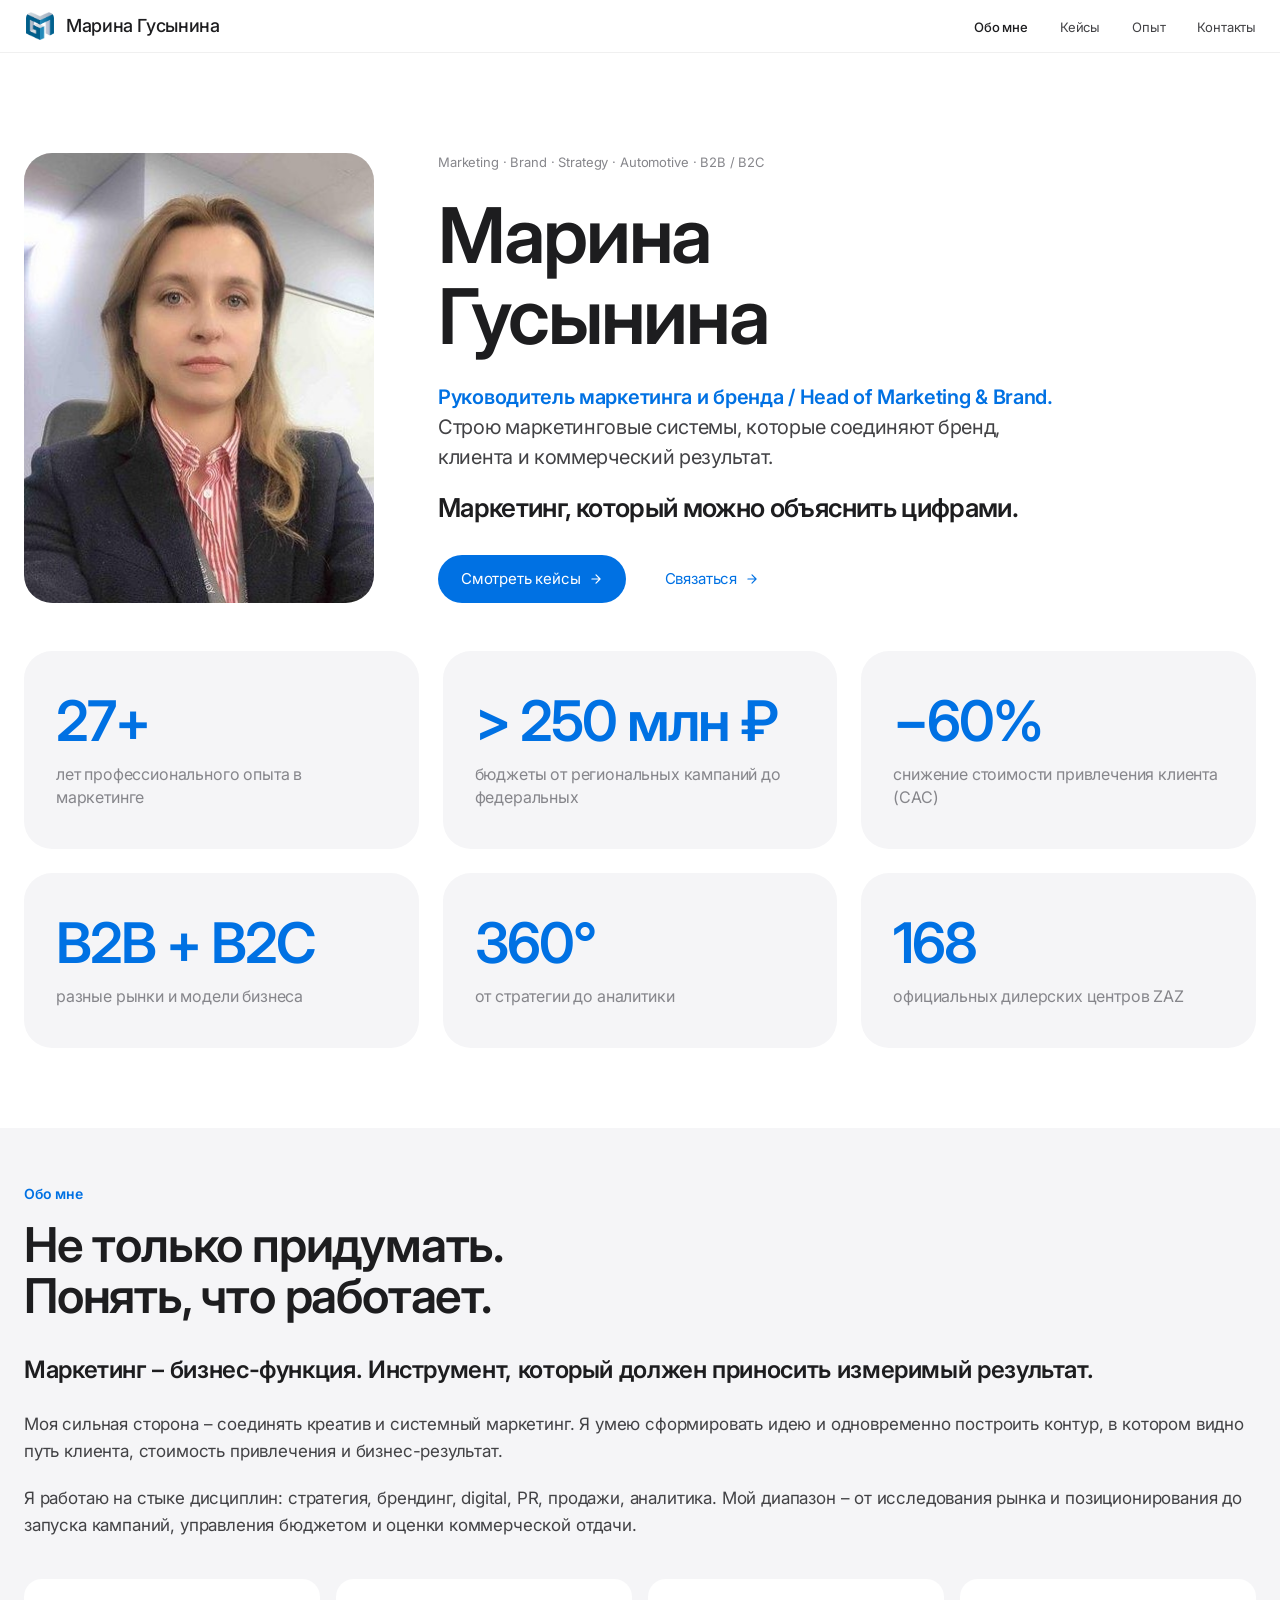
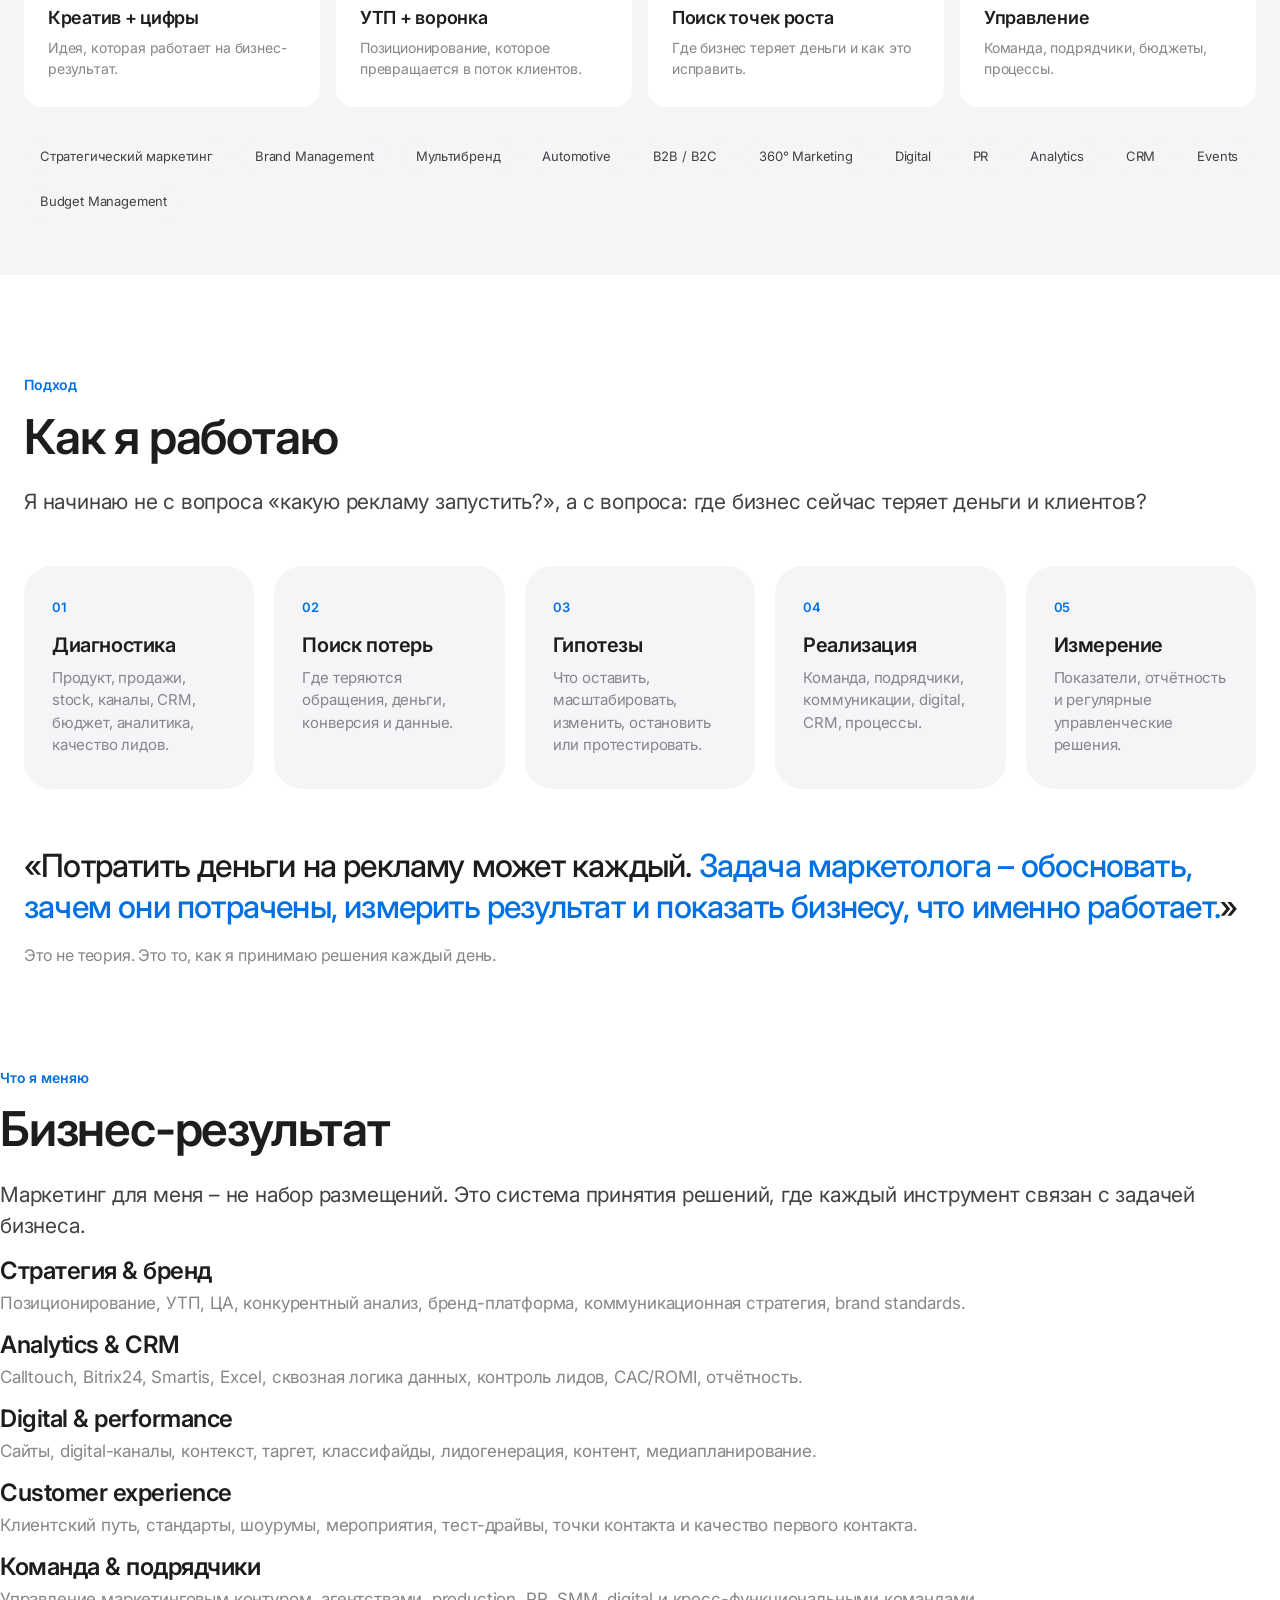
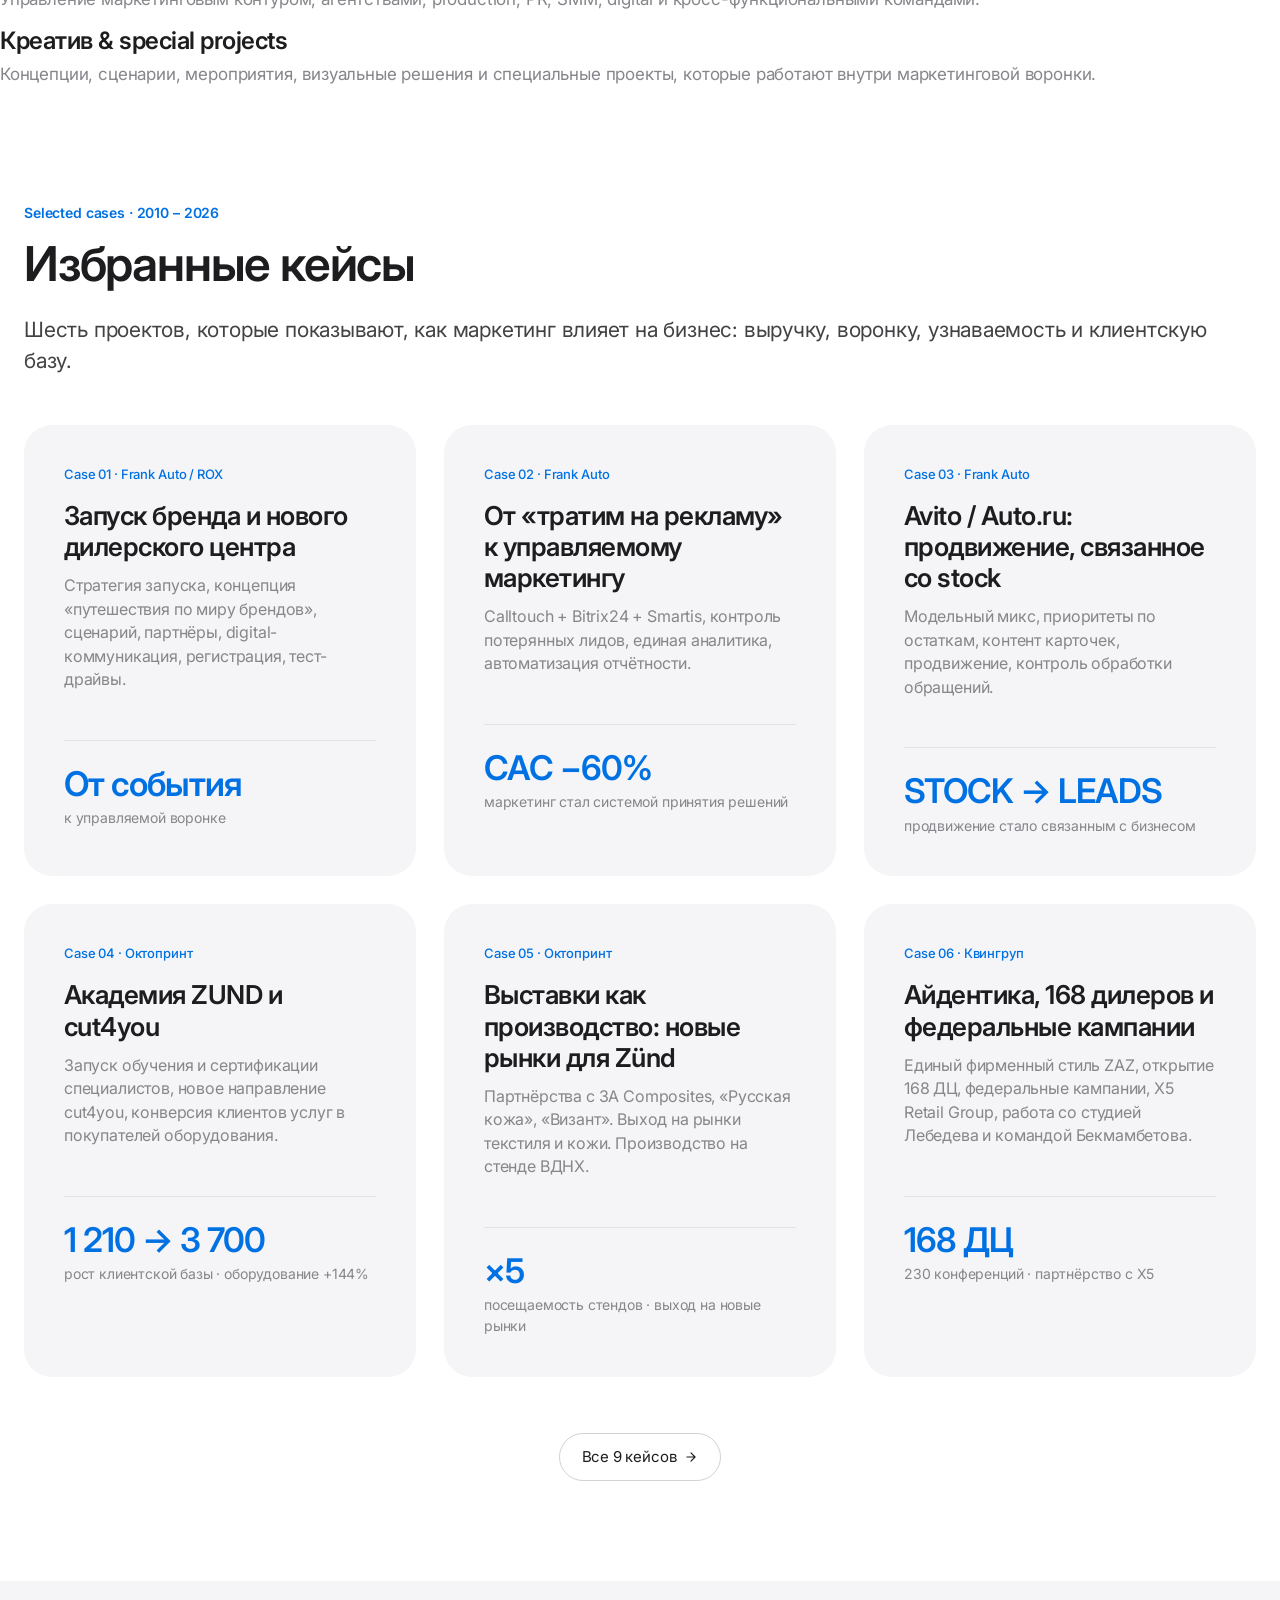
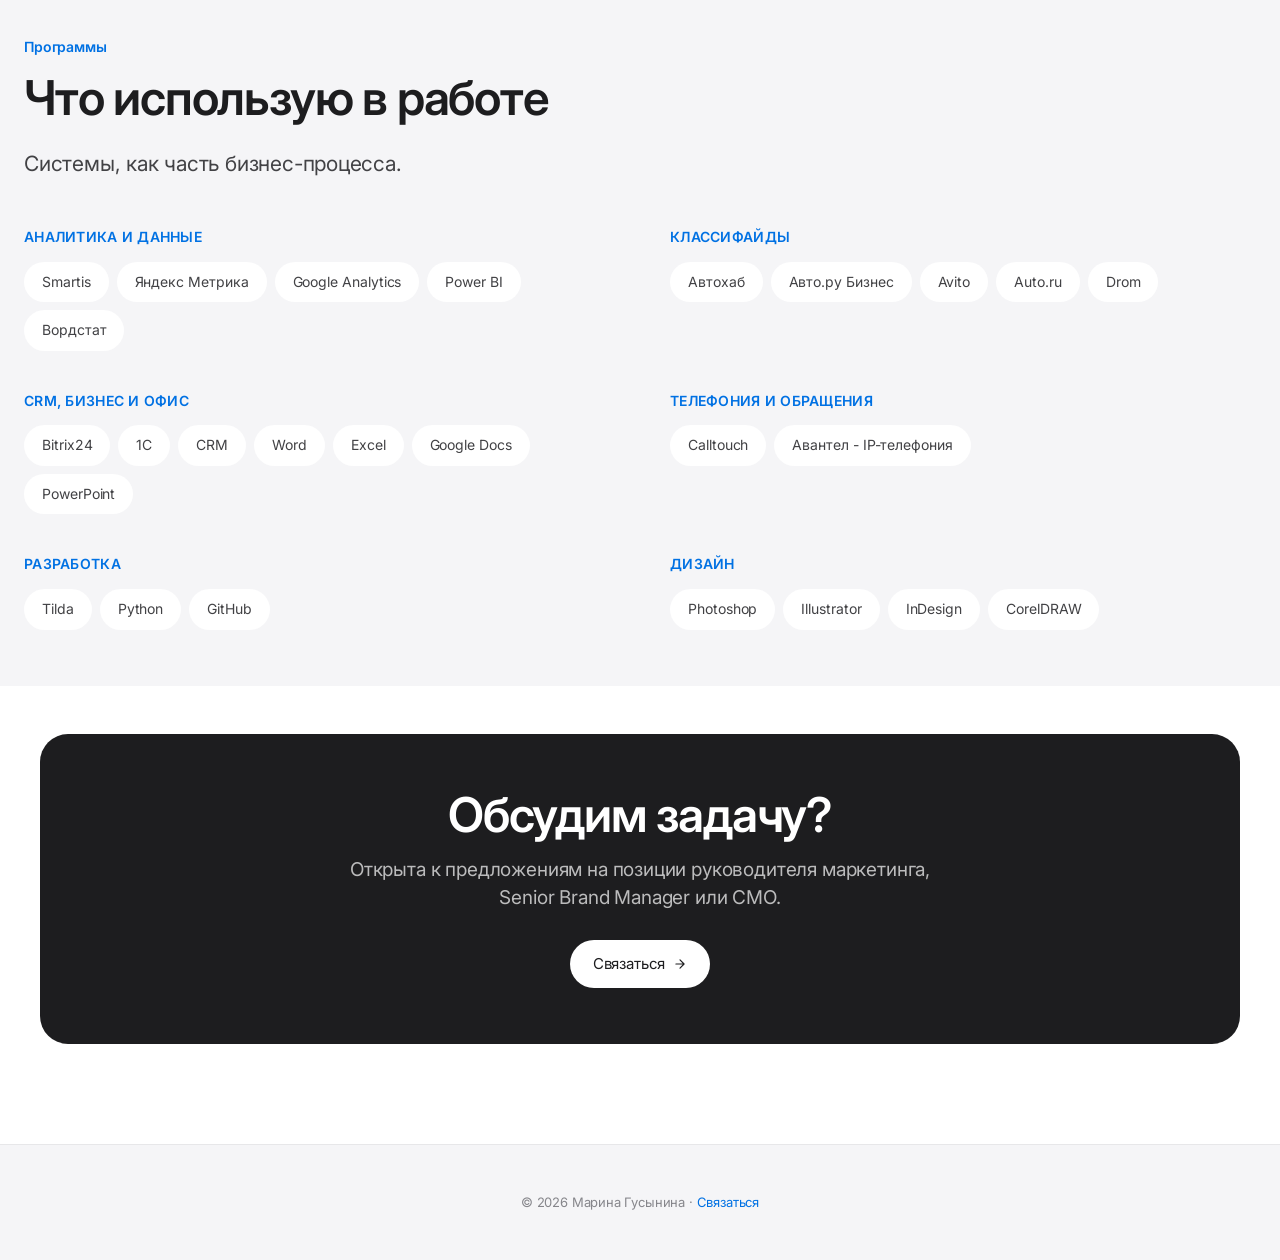
==== index.html @ 9664c54f "Update index.html" ====
<!DOCTYPE html>
<html lang="ru">
<head>
<meta charset="UTF-8">
<meta name="viewport" content="width=device-width, initial-scale=1.0">
<title>Марина Гусынина – Руководитель маркетинга и бренда / Head of Marketing &amp; Brand</title>
<meta name="description" content="Марина Гусынина – руководитель маркетинга и бренда. 27+ лет в маркетинге, бюджеты от 250 млн ₽, B2B и B2C. Стратегия, аналитика, CRM, digital.">
<link rel="icon" type="image/png" href="favicon.png">
<link rel="preconnect" href="https://fonts.googleapis.com">
<link rel="preconnect" href="https://fonts.gstatic.com" crossorigin>
<link href="https://fonts.googleapis.com/css2?family=Inter:wght@400;500;600;700&display=swap" rel="stylesheet">
<link rel="stylesheet" href="style.css">
</head>
<body>

<header>
  <nav class="nav">
    <a href="index.html" class="brand">
      <img src="images/logo.png" alt="Марина Гусынина" class="brand-logo">
      <div class="brand-name">Марина Гусынина</div>
    </a>
    <button class="burger" aria-label="Меню">
      <span></span><span></span><span></span>
    </button>
    <ul class="nav-links">
      <li><a href="index.html" class="active">Обо мне</a></li>
      <li><a href="cases.html">Кейсы</a></li>
      <li><a href="about.html">Опыт</a></li>
      <li><a href="contacts.html">Контакты</a></li>
    </ul>
  </nav>
</header>

<!-- HERO -->
<section class="hero">
  <div class="hero-inner">

    <div class="hero-photo">
      <img src="images/photo-main.jpg" alt="Марина Гусынина – руководитель маркетинга и бренда">
    </div>

    <div class="hero-content">
      <div class="hero-tagline">Marketing · Brand · Strategy · Automotive · B2B / B2C</div>
      <h1>Марина<br>Гусынина</h1>
      <p class="hero-role">
        <span class="hero-role-title">Руководитель маркетинга и бренда / Head of Marketing &amp; Brand.</span>
        Строю маркетинговые системы, которые соединяют бренд, клиента и коммерческий результат.
      </p>
      <p class="hero-slogan">Маркетинг, который можно объяснить цифрами.</p>
      <div class="hero-actions">
        <a href="cases.html" class="btn btn-primary">
          Смотреть кейсы
          <svg width="14" height="14" viewBox="0 0 24 24" fill="none" stroke="currentColor" stroke-width="2" stroke-linecap="round" stroke-linejoin="round"><path d="M5 12h14M12 5l7 7-7 7"/></svg>
        </a>
        <a href="contacts.html" class="btn btn-ghost">
          Связаться
          <svg width="14" height="14" viewBox="0 0 24 24" fill="none" stroke="currentColor" stroke-width="2" stroke-linecap="round" stroke-linejoin="round"><path d="M5 12h14M12 5l7 7-7 7"/></svg>
        </a>
      </div>
    </div>

  </div>

  <div class="stats">
    <div class="stat">
      <div class="num accent">27+</div>
      <div class="label">лет профессионального опыта в маркетинге</div>
    </div>
    <div class="stat">
      <div class="num accent">&gt; 250 млн ₽</div>
      <div class="label">бюджеты от региональных кампаний до федеральных</div>
    </div>
    <div class="stat">
      <div class="num accent">−60%</div>
      <div class="label">снижение стоимости привлечения клиента (CAC)</div>
    </div>
    <div class="stat">
      <div class="num accent">B2B + B2C</div>
      <div class="label">разные рынки и модели бизнеса</div>
    </div>
    <div class="stat">
      <div class="num accent">360°</div>
      <div class="label">от стратегии до аналитики</div>
    </div>
    <div class="stat">
      <div class="num accent">168</div>
      <div class="label">официальных дилерских центров ZAZ</div>
    </div>
  </div>
</section>

<!-- ОБО МНЕ -->
<section class="section-soft" id="about">
  <div class="container">
    <div class="eyebrow">Обо мне</div>
    <h2>Не только придумать.<br>Понять, что работает.</h2>

    <p class="about-lead">
      <strong>Маркетинг – бизнес-функция. Инструмент, который должен приносить измеримый результат.</strong>
    </p>

    <p class="about-text">
      Моя сильная сторона – соединять креатив и системный маркетинг. Я умею сформировать идею и одновременно построить контур, в котором видно путь клиента, стоимость привлечения и бизнес-результат.
    </p>

    <p class="about-text">
      Я работаю на стыке дисциплин: стратегия, брендинг, digital, PR, продажи, аналитика. Мой диапазон – от исследования рынка и позиционирования до запуска кампаний, управления бюджетом и оценки коммерческой отдачи.
    </p>

    <div class="about-cards">
      <div class="about-card">
        <h3>Креатив + цифры</h3>
        <p>Идея, которая работает на бизнес-результат.</p>
      </div>
      <div class="about-card">
        <h3>УТП + воронка</h3>
        <p>Позиционирование, которое превращается в поток клиентов.</p>
      </div>
      <div class="about-card">
        <h3>Поиск точек роста</h3>
        <p>Где бизнес теряет деньги и как это исправить.</p>
      </div>
      <div class="about-card">
        <h3>Управление</h3>
        <p>Команда, подрядчики, бюджеты, процессы.</p>
      </div>
    </div>

    <div class="tags">
      <span class="tag">Стратегический маркетинг</span>
      <span class="tag">Brand Management</span>
      <span class="tag">Мультибренд</span>
      <span class="tag">Automotive</span>
      <span class="tag">B2B / B2C</span>
      <span class="tag">360° Marketing</span>
      <span class="tag">Digital</span>
      <span class="tag">PR</span>
      <span class="tag">Analytics</span>
      <span class="tag">CRM</span>
      <span class="tag">Events</span>
      <span class="tag">Budget Management</span>
    </div>
  </div>
</section>

<!-- КАК Я РАБОТАЮ -->
<section class="container-wide" id="method">
  <div class="eyebrow">Подход</div>
  <h2>Как я работаю</h2>
  <p class="lead">Я начинаю не с вопроса «какую рекламу запустить?», а с вопроса: где бизнес сейчас теряет деньги и клиентов?</p>

  <div class="method-steps">
    <div class="method-step">
      <div class="method-num">01</div>
      <h3>Диагностика</h3>
      <p>Продукт, продажи, stock, каналы, CRM, бюджет, аналитика, качество лидов.</p>
    </div>
    <div class="method-step">
      <div class="method-num">02</div>
      <h3>Поиск потерь</h3>
      <p>Где теряются обращения, деньги, конверсия и данные.</p>
    </div>
    <div class="method-step">
      <div class="method-num">03</div>
      <h3>Гипотезы</h3>
      <p>Что оставить, масштабировать, изменить, остановить или протестировать.</p>
    </div>
    <div class="method-step">
      <div class="method-num">04</div>
      <h3>Реализация</h3>
      <p>Команда, подрядчики, коммуникации, digital, CRM, процессы.</p>
    </div>
    <div class="method-step">
      <div class="method-num">05</div>
      <h3>Измерение</h3>
      <p>Показатели, отчётность и регулярные управленческие решения.</p>
    </div>
  </div>

  <p class="method-quote">«Потратить деньги на рекламу может каждый. <em>Задача маркетолога – обосновать, зачем они потрачены, измерить результат и показать бизнесу, что именно работает.</em>»</p>
  <p class="method-note">Это не теория. Это то, как я принимаю решения каждый день.</p>
</section>

<!-- ЧТО Я МЕНЯЮ -->
<section class="section-dark" id="pillars">
  
    <div class="eyebrow eyebrow-dark">Что я меняю</div>
    <h2 class="h2-dark">Бизнес-результат</h2>
    <p class="lead lead-dark">Маркетинг для меня – не набор размещений. Это система принятия решений, где каждый инструмент связан с задачей бизнеса.</p>

    <div class="pillars">
      <div class="pillar">
        <h3>Стратегия &amp; бренд</h3>
        <p>Позиционирование, УТП, ЦА, конкурентный анализ, бренд-платформа, коммуникационная стратегия, brand standards.</p>
      </div>
      <div class="pillar">
        <h3>Analytics &amp; CRM</h3>
        <p>Calltouch, Bitrix24, Smartis, Excel, сквозная логика данных, контроль лидов, CAC/ROMI, отчётность.</p>
      </div>
      <div class="pillar">
        <h3>Digital &amp; performance</h3>
        <p>Сайты, digital-каналы, контекст, таргет, классифайды, лидогенерация, контент, медиапланирование.</p>
      </div>
      <div class="pillar">
        <h3>Customer experience</h3>
        <p>Клиентский путь, стандарты, шоурумы, мероприятия, тест-драйвы, точки контакта и качество первого контакта.</p>
      </div>
      <div class="pillar">
        <h3>Команда &amp; подрядчики</h3>
        <p>Управление маркетинговым контуром, агентствами, production, PR, SMM, digital и кросс-функциональными командами.</p>
      </div>
      <div class="pillar">
        <h3>Креатив &amp; special projects</h3>
        <p>Концепции, сценарии, мероприятия, визуальные решения и специальные проекты, которые работают внутри маркетинговой воронки.</p>
      </div>
    </div>
  
</section>

<!-- КЕЙСЫ -->
<section class="container-wide" id="cases">
  <div class="eyebrow">Selected cases · 2010 – 2026</div>
  <h2>Избранные кейсы</h2>
  <p class="lead">Шесть проектов, которые показывают, как маркетинг влияет на бизнес: выручку, воронку, узнаваемость и клиентскую базу.</p>

  <div class="cases-grid">

    <a href="cases.html#rox" class="case-card">
      <div class="case-num">Case 01 · Frank Auto / ROX</div>
      <h3>Запуск бренда и нового дилерского центра</h3>
      <p>Стратегия запуска, концепция «путешествия по миру брендов», сценарий, партнёры, digital-коммуникация, регистрация, тест-драйвы.</p>
      <div class="case-metric">
        <div class="value">От события</div>
        <div class="desc">к управляемой воронке</div>
      </div>
    </a>

    <a href="cases.html#system" class="case-card">
      <div class="case-num">Case 02 · Frank Auto</div>
      <h3>От «тратим на рекламу» к управляемому маркетингу</h3>
      <p>Calltouch + Bitrix24 + Smartis, контроль потерянных лидов, единая аналитика, автоматизация отчётности.</p>
      <div class="case-metric">
        <div class="value">CAC −60%</div>
        <div class="desc">маркетинг стал системой принятия решений</div>
      </div>
    </a>

    <a href="cases.html#classifieds" class="case-card">
      <div class="case-num">Case 03 · Frank Auto</div>
      <h3>Avito / Auto.ru: продвижение, связанное со stock</h3>
      <p>Модельный микс, приоритеты по остаткам, контент карточек, продвижение, контроль обработки обращений.</p>
      <div class="case-metric">
        <div class="value">STOCK → LEADS</div>
        <div class="desc">продвижение стало связанным с бизнесом</div>
      </div>
    </a>

    <a href="cases.html#oktoprint" class="case-card">
      <div class="case-num">Case 04 · Октопринт</div>
      <h3>Академия ZUND и cut4you</h3>
      <p>Запуск обучения и сертификации специалистов, новое направление cut4you, конверсия клиентов услуг в покупателей оборудования.</p>
      <div class="case-metric">
        <div class="value">1 210 → 3 700</div>
        <div class="desc">рост клиентской базы · оборудование +144%</div>
      </div>
    </a>

    <a href="cases.html#vystavki" class="case-card">
      <div class="case-num">Case 05 · Октопринт</div>
      <h3>Выставки как производство: новые рынки для Zünd</h3>
      <p>Партнёрства с 3A Composites, «Русская кожа», «Визант». Выход на рынки текстиля и кожи. Производство на стенде ВДНХ.</p>
      <div class="case-metric">
        <div class="value">×5</div>
        <div class="desc">посещаемость стендов · выход на новые рынки</div>
      </div>
    </a>

    <a href="cases.html#kwingroup" class="case-card">
      <div class="case-num">Case 06 · Квингруп</div>
      <h3>Айдентика, 168 дилеров и федеральные кампании</h3>
      <p>Единый фирменный стиль ZAZ, открытие 168 ДЦ, федеральные кампании, X5 Retail Group, работа со студией Лебедева и командой Бекмамбетова.</p>
      <div class="case-metric">
        <div class="value">168 ДЦ</div>
        <div class="desc">230 конференций · партнёрство с X5</div>
      </div>
    </a>

  </div>

  <div style="margin-top: 56px; text-align: center;">
    <a href="cases.html" class="btn btn-outline">
      Все 9 кейсов
      <svg width="14" height="14" viewBox="0 0 24 24" fill="none" stroke="currentColor" stroke-width="2" stroke-linecap="round" stroke-linejoin="round"><path d="M5 12h14M12 5l7 7-7 7"/></svg>
    </a>
  </div>
</section>

<!-- ПРОГРАММЫ -->
<section class="section-soft" id="programs">
  <div class="container">
    <div class="eyebrow">Программы</div>
    <h2>Что использую в работе</h2>
    <p class="lead">Системы, как часть бизнес-процесса.</p>

    <div class="programs">

      <div class="program-group">
        <div class="program-group-title">Аналитика и данные</div>
        <div class="program-list">
          <span class="program">Smartis</span>
          <span class="program">Яндекс Метрика</span>
          <span class="program">Google Analytics</span>
          <span class="program">Power BI</span>
          <span class="program">Вордстат</span>
        </div>
      </div>

      <div class="program-group">
        <div class="program-group-title">Классифайды</div>
        <div class="program-list">
          <span class="program">Автохаб</span>
          <span class="program">Авто.ру Бизнес</span>
          <span class="program">Avito</span>
          <span class="program">Auto.ru</span>
          <span class="program">Drom</span>
        </div>
      </div>

      <div class="program-group">
        <div class="program-group-title">CRM, бизнес и офис</div>
        <div class="program-list">
          <span class="program">Bitrix24</span>
          <span class="program">1С</span>
          <span class="program">CRM</span>
          <span class="program">Word</span>
          <span class="program">Excel</span>
          <span class="program">Google Docs</span>
          <span class="program">PowerPoint</span>
        </div>
      </div>

      <div class="program-group">
        <div class="program-group-title">Телефония и обращения</div>
        <div class="program-list">
          <span class="program">Calltouch</span>
          <span class="program">Авантел - IP-телефония</span>
        </div>
      </div>

      <div class="program-group">
        <div class="program-group-title">Разработка</div>
        <div class="program-list">
          <span class="program">Tilda</span>
          <span class="program">Python</span>
          <span class="program">GitHub</span>
        </div>
      </div>

      <div class="program-group">
        <div class="program-group-title">Дизайн</div>
        <div class="program-list">
          <span class="program">Photoshop</span>
          <span class="program">Illustrator</span>
          <span class="program">InDesign</span>
          <span class="program">CorelDRAW</span>
        </div>
      </div>

    </div>
  </div>
</section>

<!-- CTA -->
<div style="padding: 0 24px;">
  <div class="cta-banner">
    <h2>Обсудим задачу?</h2>
    <p>Открыта к предложениям на позиции руководителя маркетинга, Senior Brand Manager или CMO.</p>
    <a href="contacts.html" class="btn btn-primary">
      Связаться
      <svg width="14" height="14" viewBox="0 0 24 24" fill="none" stroke="currentColor" stroke-width="2" stroke-linecap="round" stroke-linejoin="round"><path d="M5 12h14M12 5l7 7-7 7"/></svg>
    </a>
  </div>
</div>

<footer style="margin-top: 100px;">
  © 2026 Марина Гусынина · <a href="contacts.html">Связаться</a>
</footer>

<script src="script.js"></script>
</body>
</html>
---- style.css ----
/* ===== RESET ===== */
*, *::before, *::after { margin: 0; padding: 0; box-sizing: border-box; }

:root {
  --bg: #ffffff;
  --bg-soft: #f5f5f7;
  --bg-dark: #1d1d1f;
  --text: #1d1d1f;
  --text-soft: #424245;
  --muted: #86868b;
  --line: #d2d2d7;
  --accent: #0071e3;
  --accent-hover: #0077ed;
  --radius: 18px;
  --radius-lg: 28px;
  --max: 1300px;
  --ease: cubic-bezier(.4, 0, .2, 1);
  --section-gap: 56px;
}

html { scroll-behavior: smooth; scroll-padding-top: 90px; }

body {
  font-family: 'Inter', -apple-system, BlinkMacSystemFont, 'SF Pro Display', 'Helvetica Neue', Arial, sans-serif;
  background: var(--bg);
  color: var(--text);
  line-height: 1.47;
  font-size: 17px;
  -webkit-font-smoothing: antialiased;
  text-rendering: optimizeLegibility;
  letter-spacing: -0.01em;
  overflow-x: hidden;
}

a { color: inherit; text-decoration: none; transition: color .2s var(--ease); }
img { max-width: 100%; display: block; }
button { font: inherit; cursor: pointer; border: none; background: none; color: inherit; }

/* ===== ТИПОГРАФИКА ===== */
h1, h2, h3, h4 { font-weight: 600; line-height: 1.05; letter-spacing: -0.025em; }
h1 { font-size: clamp(48px, 7vw, 96px); font-weight: 600; }
h2 { font-size: clamp(28px, 4vw, 48px); font-weight: 600; margin-bottom: 24px; }
h3 { font-size: 24px; font-weight: 600; margin-bottom: 8px; letter-spacing: -0.02em; }
h4 { font-size: 12px; letter-spacing: .12em; text-transform: uppercase; color: var(--accent); font-weight: 500; }

.eyebrow { font-size: 14px; letter-spacing: -0.01em; color: var(--accent); margin-bottom: 16px; font-weight: 600; }
.lead { font-size: 21px; line-height: 1.5; color: var(--text-soft); max-width: 100%; font-weight: 400; letter-spacing: -0.01em; }
p { color: var(--muted); margin-bottom: 16px; font-size: 17px; }
strong { color: var(--text); font-weight: 600; }

/* ===== ЛЕЙАУТ ===== */
.container { max-width: var(--max); margin: 0 auto; padding: 100px 24px; }
.container-wide { max-width: 1450px; margin: 0 auto; padding: 100px 24px; }

/* ===== HEADER ===== */
header {
  position: sticky; top: 0; z-index: 100;
  background: rgba(255, 255, 255, 0.82);
  backdrop-filter: saturate(180%) blur(20px);
  -webkit-backdrop-filter: saturate(180%) blur(20px);
  border-bottom: 1px solid rgba(0, 0, 0, 0.06);
}
.nav {
  max-width: 1450px; margin: 0 auto;
  padding: 0 24px; height: 52px;
  display: flex; justify-content: space-between; align-items: center;
  gap: 24px;
}
.brand { display: flex; align-items: center; gap: 10px; font-size: 18px; font-weight: 500; letter-spacing: -0.02em; }
.brand-logo { width: 32px; height: 32px; object-fit: contain; background: #ffffff; border-radius: 8px; padding: 2px; }
.brand-name { color: var(--text); }

.nav-links { display: flex; gap: 32px; list-style: none; align-items: center; }
.nav-links a { font-size: 13px; font-weight: 400; color: var(--text-soft); transition: color .2s var(--ease); }
.nav-links a:hover { color: var(--accent); }
.nav-links a.active { color: var(--text); font-weight: 500; }

.burger { display: none; width: 40px; height: 40px; position: relative; z-index: 110; }
.burger span { display: block; position: absolute; left: 10px; right: 10px; height: 1.5px; background: var(--text); transition: .3s var(--ease); }
.burger span:nth-child(1) { top: 15px; }
.burger span:nth-child(2) { top: 21px; }
.burger span:nth-child(3) { top: 27px; }
.burger.open span:nth-child(1) { top: 21px; transform: rotate(45deg); }
.burger.open span:nth-child(2) { opacity: 0; }
.burger.open span:nth-child(3) { top: 21px; transform: rotate(-45deg); }

/* ===== HERO ===== */
.hero { padding: 100px 24px 80px; max-width: var(--max); margin: 0 auto; }
.hero-inner { display: grid; grid-template-columns: 350px 1fr; gap: 64px; align-items: center; margin-bottom: 48px; text-align: left; }
.hero-photo img { width: 350px; height: 450px; object-fit: cover; object-position: center top; border-radius: var(--radius-lg); display: block; background: var(--bg-soft); }
.hero-content { max-width: 100%; }
.hero-tagline { font-size: 13px; letter-spacing: -0.01em; color: var(--muted); margin-bottom: 24px; }
.hero h1 { margin-bottom: 24px; letter-spacing: -0.03em; font-size: clamp(48px, 6vw, 80px); }
.hero-role { font-size: clamp(17px, 1.7vw, 20px); color: var(--text-soft); max-width: 620px; margin: 0 0 20px; line-height: 1.5; letter-spacing: -0.015em; }
.hero-role-title { color: var(--accent); font-weight: 600; }
.hero-slogan { font-size: clamp(20px, 2.2vw, 26px); font-weight: 600; color: var(--text); letter-spacing: -0.025em; line-height: 1.2; margin: 0 0 32px; max-width: 620px; }
.hero-actions { display: flex; gap: 16px; flex-wrap: wrap; justify-content: flex-start; }

/* ===== STATS ===== */
.stats { display: grid; grid-template-columns: repeat(3, 1fr); gap: 24px;margin-top: 48px;
  /* Убрали max-width: 1000px, чтобы они растянулись на всю ширину контейнера */
}
.stat { background: var(--bg-soft); border-radius: var(--radius-lg); padding: 40px 32px; transition: transform .3s var(--ease); }
.section-soft .stat { background: #ffffff; }
.stat:hover { transform: translateY(-4px); }
.stat .num { font-size: clamp(36px, 4.5vw, 56px); font-weight: 600; color: var(--text); letter-spacing: -0.035em; line-height: 1.1; margin-bottom: 10px; white-space: normal; word-break: break-word; }
.stat .num.accent { color: var(--accent); }
.stat .label { font-size: 16px; color: var(--muted); line-height: 1.45; }

/* ===== BUTTONS ===== */
.btn { display: inline-flex; align-items: center; gap: 8px; padding: 12px 22px; font-size: 15px; font-weight: 400; border-radius: 980px; transition: all .25s var(--ease); cursor: pointer; border: 1px solid transparent; }
.btn-primary { background: var(--accent); color: #fff; }
.btn-primary:hover { background: var(--accent-hover); }
.btn-ghost { background: transparent; color: var(--accent); }
.btn-ghost:hover { text-decoration: underline; }
.btn-outline { background: transparent; color: var(--text); border-color: var(--line); }
.btn-outline:hover { border-color: var(--text); }
.btn svg { transition: transform .25s var(--ease); }
.btn:hover svg { transform: translateX(3px); }

/* ===== SECTION ===== */
.section-soft { background: var(--bg-soft); padding: var(--section-gap) 0; }
.section-soft .container, .section-soft .container-wide { padding-top: 0; padding-bottom: 0; }

/* ===== ABOUT ===== */
.about-lead { font-size: clamp(19px, 2vw, 24px); line-height: 1.4; letter-spacing: -0.015em; color: var(--text); max-width: 100%; margin: 32px 0 24px; }
.about-lead strong { font-weight: 600; color: var(--text); }
.about-text { font-size: 17px; line-height: 1.6; color: var(--text-soft); max-width: 100%; margin: 0 0 20px; }
.about-cards { display: grid; grid-template-columns: repeat(auto-fit, minmax(240px, 1fr)); gap: 16px; margin: 40px 0 0; }
.about-card { background: #fff; border-radius: var(--radius); padding: 28px 24px; transition: transform .3s var(--ease); }
.about-card:hover { transform: translateY(-4px); }
.about-card h3 { font-size: 18px; font-weight: 600; color: var(--text); margin-bottom: 8px; letter-spacing: -0.015em; line-height: 1.2; }
.about-card p { font-size: 14px; color: var(--muted); margin: 0; line-height: 1.5; }

/* ===== TAGS ===== */
.tags { display: flex; flex-wrap: wrap; gap: 10px; margin: 32px 0 0; }
.tag { font-size: 13px; padding: 8px 16px; background: var(--bg-soft); border-radius: 980px; color: var(--text-soft); transition: all .2s var(--ease); }
.tag:hover { background: var(--text); color: #fff; }

/* ===== METHOD STEPS ===== */
.method-steps { display: grid; grid-template-columns: repeat(auto-fit, minmax(200px, 1fr)); gap: 20px; margin-top: 48px; }
.method-step { background: var(--bg-soft); border-radius: var(--radius-lg); padding: 32px 28px; transition: transform .3s var(--ease); }
.method-step:hover { transform: translateY(-4px); }
.method-num { font-size: 13px; color: var(--accent); font-weight: 600; margin-bottom: 16px; letter-spacing: -0.01em; }
.method-step h3 { font-size: 20px; margin-bottom: 10px; line-height: 1.2; }
.method-step p { font-size: 15px; color: var(--muted); margin: 0; line-height: 1.5; }
.method-quote { font-size: clamp(22px, 2.6vw, 32px); line-height: 1.3; letter-spacing: -0.025em; color: var(--text); max-width: 100%; margin: 56px 0 16px; font-weight: 500; }
.method-quote em { font-style: normal; color: var(--accent); font-weight: 500; }
.method-note { color: var(--muted); font-size: 16px; margin: 0; }

/* ===== CASES ===== */
.cases-grid { display: grid; grid-template-columns: repeat(auto-fit, minmax(340px, 1fr)); gap: 28px; margin-top: 48px; }
.case-card { background: var(--bg-soft); border-radius: var(--radius-lg); padding: 40px; transition: all .35s var(--ease); display: flex; flex-direction: column; color: inherit; }
.case-card:hover { transform: translateY(-6px); box-shadow: 0 20px 40px rgba(0, 0, 0, 0.08); }
.case-num { font-size: 13px; letter-spacing: -0.01em; color: var(--accent); margin-bottom: 16px; font-weight: 500; }
.case-card h3 { margin-bottom: 12px; font-size: 26px; line-height: 1.2; }
.case-card p { font-size: 16px; margin-bottom: 24px; }
.case-metric { margin: 24px 0 0; padding-top: 24px; border-top: 1px solid rgba(0, 0, 0, 0.08); }
.case-metric .value { font-size: 34px; font-weight: 600; color: var(--accent); letter-spacing: -0.03em; line-height: 1.1; }
.case-metric .desc { font-size: 14px; color: var(--muted); margin-top: 6px; }

/* ===== PROGRAMS ===== */
.programs { display: grid; grid-template-columns: repeat(2, 1fr); gap: 40px 60px; margin-top: 48px; }
.program-group-title { font-size: 14px; font-weight: 600; color: var(--accent); letter-spacing: 0.02em; text-transform: uppercase; margin-bottom: 14px; }
.program-list { display: flex; flex-wrap: wrap; gap: 8px; }
.program { display: inline-block; padding: 10px 18px; background: #fff; border-radius: 980px; font-size: 14px; color: var(--text-soft); letter-spacing: -0.005em; transition: all .2s var(--ease); cursor: default; }
.program:hover { background: var(--accent); color: #fff; transform: translateY(-2px); }

/* ===== GALLERY ===== */
.gallery { display: grid; grid-template-columns: repeat(auto-fill, minmax(180px, 1fr)); gap: 12px; margin: 24px 0; }
.gallery img { width: 100%; height: 170px; object-fit: cover; border-radius: 14px; cursor: pointer; transition: all .3s var(--ease); }
.gallery img:hover { transform: scale(1.02); }
.img-placeholder { width: 100%; height: 170px; background: rgba(0, 0, 0, 0.04); border-radius: 14px; display: grid; place-items: center; color: var(--muted); font-size: 13px; text-align: center; padding: 16px; }

/* ===== TABLE ===== */
.table-wrap { overflow-x: auto; -webkit-overflow-scrolling: touch; }
table { width: 100%; border-collapse: collapse; margin: 24px 0; font-size: 15px; background: #fff; border-radius: 14px; overflow: hidden; }
th, td { text-align: left; padding: 16px 20px; border-bottom: 1px solid rgba(0, 0, 0, 0.06); }
th { color: var(--text); font-size: 13px; font-weight: 600; background: rgba(0, 0, 0, 0.02); }
td { color: var(--text-soft); }
tr:last-child td { border-bottom: none; }
tr:hover td { background: rgba(0, 113, 227, 0.04); }

/* ===== TIMELINE ===== */
.timeline { margin-top: 48px; }
.job { margin-bottom: 8px; padding: 32px; background: var(--bg-soft); border-radius: var(--radius-lg); transition: all .3s var(--ease); }
.job:hover { background: #ebebf0; }
.job .period { font-size: 13px; color: var(--accent); margin-bottom: 12px; font-weight: 500; }
.job h3 { font-size: 22px; margin-bottom: 4px; }
.job .company { color: var(--muted); font-size: 15px; margin-bottom: 16px; }
.job ul { list-style: none; }
.job li { color: var(--text-soft); font-size: 15px; padding-left: 20px; position: relative; margin-bottom: 6px; line-height: 1.5; }
.job li::before { content: ''; position: absolute; left: 4px; top: 11px; width: 6px; height: 6px; background: var(--accent); border-radius: 50%; }

/* ===== CONTACTS ===== */
.contact-grid { display: grid; grid-template-columns: repeat(auto-fit, minmax(240px, 1fr)); gap: 20px; margin-top: 48px; }
.contact-card { background: var(--bg-soft); border-radius: var(--radius-lg); padding: 36px; transition: all .3s var(--ease); }
.contact-card:hover { background: #ebebf0; }
.contact-card .label { font-size: 13px; color: var(--muted); margin-bottom: 12px; }
.contact-card .value { font-size: 21px; color: var(--text); font-weight: 500; letter-spacing: -0.015em; word-break: break-word; }
.contact-card a:hover { color: var(--accent); }

/* ===== CTA ===== */
.cta-banner { background: var(--bg-dark); color: #fff; border-radius: var(--radius-lg); padding: 56px 40px; text-align: center; margin: 48px auto 0; max-width: 1200px; }
.cta-banner h2 { color: #fff; margin-bottom: 16px; }
.cta-banner p { color: rgba(255,255,255,0.7); font-size: 19px; margin-bottom: 28px; max-width: 600px; margin-left: auto; margin-right: auto; }
.cta-banner .btn-primary { background: #fff; color: var(--text); }
.cta-banner .btn-primary:hover { background: rgba(255,255,255,0.9); }
.cta-banner::before { display: none !important; } /* Убираем нижнюю черту перед CTA, если она есть */

/* ===== FOOTER ===== */
footer { background: var(--bg-soft); padding: 48px 24px; text-align: center; color: var(--muted); font-size: 13px; border-top: 1px solid rgba(0,0,0,0.06); }
footer a { color: var(--accent); }
footer a:hover { text-decoration: underline; }

/* ===== LIGHTBOX ===== */
.lightbox { display: none; position: fixed; inset: 0; background: rgba(255, 255, 255, 0.96); backdrop-filter: blur(20px); z-index: 999; align-items: center; justify-content: center; padding: 60px 40px; opacity: 0; transition: opacity .25s var(--ease); }
.lightbox.open { display: flex; opacity: 1; }
.lightbox img { max-width: 100%; max-height: 100%; border-radius: 14px; box-shadow: 0 30px 60px rgba(0,0,0,0.15); animation: lbIn .35s var(--ease); }
@keyframes lbIn { from { opacity: 0; transform: scale(.96); } to { opacity: 1; transform: none; } }
.lb-close { position: absolute; top: 24px; right: 32px; font-size: 36px; color: var(--text); cursor: pointer; line-height: 1; font-weight: 300; width: 48px; height: 48px; display: grid; place-items: center; border-radius: 50%; transition: background .2s; }
.lb-close:hover { background: rgba(0,0,0,0.06); }
.lb-nav { position: absolute; top: 50%; transform: translateY(-50%); width: 48px; height: 48px; border-radius: 50%; background: rgba(0,0,0,0.05); color: var(--text); display: grid; place-items: center; font-size: 22px; cursor: pointer; transition: all .2s; }
.lb-nav:hover { background: rgba(0,0,0,0.1); }
.lb-prev { left: 24px; }
.lb-next { right: 24px; }
.lb-counter { position: absolute; bottom: 24px; left: 50%; transform: translateX(-50%); color: var(--muted); font-size: 14px; }

/* ===== BACK TO TOP ===== */
.to-top { position: fixed; bottom: 32px; right: 32px; width: 48px; height: 48px; border-radius: 50%; background: var(--text); color: #fff; display: grid; place-items: center; opacity: 0; pointer-events: none; transition: all .3s var(--ease); z-index: 90; box-shadow: 0 4px 16px rgba(0,0,0,0.12); }
.to-top.show { opacity: 1; pointer-events: auto; }
.to-top:hover { transform: translateY(-4px); }

/* ===== ANIMATIONS ===== */
.reveal { opacity: 0; transform: translateY(20px); transition: all .9s var(--ease); }
.reveal.visible { opacity: 1; transform: none; }
@media (prefers-reduced-motion: reduce) { .reveal { opacity: 1; transform: none; transition: none; }
}

/* ===== CASE TEXT ===== */
.case-text { margin-top: 32px; padding-top: 32px; border-top: 1px solid rgba(0, 0, 0, 0.08); }
.case-text h4 { font-size: 12px; font-weight: 600; color: var(--accent); letter-spacing: 0.08em; text-transform: uppercase; margin: 0 0 20px; }
.case-text p { font-size: 13px; line-height: 1.55; color: var(--text-soft); margin: 0 0 12px; }
.case-text p:last-child { margin-bottom: 0; }
.case-text strong { color: var(--text); font-weight: 600; }

/* ===== CASE PAGE HEADER ===== */
.case-page .eyebrow { margin-top: 40px; }
.case-page h1 { font-size: clamp(32px, 5vw, 56px); line-height: 1.1; letter-spacing: -0.03em; margin-bottom: 24px; max-width: 900px; }
.case-page .lead { font-size: clamp(18px, 2vw, 22px); color: var(--muted); margin-bottom: 32px; max-width: 800px; }

/* ===== CASE LINKS ===== */
.case-links { display: flex; flex-wrap: wrap; gap: 12px; margin-top: 28px; padding-top: 28px; border-top: 1px solid rgba(0, 0, 0, 0.08); }
.case-link { display: inline-flex; align-items: center; gap: 8px; padding: 10px 18px; background: #fff; border: 1px solid var(--line); border-radius: 980px; font-size: 14px; font-weight: 500; color: var(--text); transition: all .2s var(--ease); }
.case-link:hover { background: var(--accent); color: #fff; border-color: var(--accent); }
.case-link svg { transition: transform .2s var(--ease); }
.case-link:hover svg { transform: translateX(3px); }

/* ===== CASE NAV ===== */
.case-nav { display: flex; justify-content: space-between; align-items: center; gap: 16px; margin-top: 48px; padding-top: 32px; flex-wrap: wrap; }
.case-nav a { display: inline-flex; align-items: center; padding: 12px 24px; background: var(--bg-soft); border-radius: 980px; font-size: 15px; font-weight: 500; color: var(--text); transition: all .2s var(--ease); }
.case-nav a:hover { background: var(--accent); color: #fff; transform: translateY(-2px); }
.case-nav a:nth-child(2) { margin: 0 auto; background: transparent; color: var(--muted); padding: 12px 16px; }
.case-nav a:nth-child(2):hover { background: transparent; color: var(--accent); transform: none; }

/* ===== RESPONSIVE ===== */
@media (max-width: 1024px) {
  .container, .container-wide { padding: 48px 24px; }
  .hero { padding: 56px 24px; }
  .section-soft { padding: 48px 0; }
  .section-dark { padding: 48px 24px; }
}

@media (max-width: 768px) {
  .hero { padding-top: 48px; padding-bottom: 40px; }
  .brand-name { display: none; }
  .burger { display: block; }

  .nav-links {
    position: fixed; top: 52px; right: 0; left: auto;
    width: 100%; max-width: 320px;
    background: rgba(255, 255, 255, 0.55);
    backdrop-filter: blur(24px) saturate(180%);
    -webkit-backdrop-filter: blur(24px) saturate(180%);
    border-radius: 0 0 20px 20px;
    box-shadow: 0 8px 24px rgba(0, 0, 0, 0.08);
    flex-direction: column; justify-content: flex-start;
    align-items: stretch; gap: 0; padding: 8px 0; margin: 0;
    list-style: none; transform: translateY(-10px);
    opacity: 0; pointer-events: none;
    transition: all .3s var(--ease); z-index: 9999;
    overflow-y: auto; max-height: calc(100vh - 52px);
  }
  .nav-links.open { transform: translateY(0); opacity: 1; pointer-events: auto; }
  .nav-links li { width: 100%; text-align: left; }
  .nav-links a {
    display: block; width: 100%; font-size: 15px; padding: 14px 24px;
    border-bottom: 1px solid rgba(0, 0, 0, 0.06);
    color: var(--text); text-align: left;
  }
  .nav-links li:last-child a { border-bottom: none; }
  .nav-links a:hover, .nav-links a.active { color: var(--accent); background: rgba(0, 113, 227, 0.04); }

  .hero-inner { grid-template-columns: 1fr; gap: 32px; text-align: center; }
  .hero-photo img { width: 100%; max-width: 320px; height: auto; aspect-ratio: 7 / 9; margin: 0 auto; }
  .hero-role { margin-left: auto; margin-right: auto; }
  .hero-slogan { margin-left: auto; margin-right: auto; }
  .hero-actions { justify-content: center; }

  .stats { grid-template-columns: 1fr; gap: 12px; margin-top: 32px; }
  .stat { padding: 24px 20px; }

  .about-cards { grid-template-columns: 1fr; gap: 12px; margin-top: 32px; }
  .about-lead { font-size: 20px; }

  .programs { grid-template-columns: 1fr; gap: 28px; }

  .case-card { padding: 28px; }
  .case-card h3 { font-size: 22px; }
  .gallery { grid-template-columns: repeat(2, 1fr); }
  .gallery img, .img-placeholder { height: 140px; }

  .case-text p { font-size: 13px; line-height: 1.5; }
  .case-text h4 { font-size: 11px; margin-bottom: 16px; }

  .job { padding: 24px; }
  .job h3 { font-size: 19px; }

  .cta-banner { padding: 40px 24px; border-radius: 20px; margin-top: 40px; }

  .lb-prev { left: 12px; }
  .lb-next { right: 12px; }
  .lb-nav { width: 40px; height: 40px; }
  .to-top { bottom: 20px; right: 20px; width: 44px; height: 44px; }

  .lead { font-size: 19px; }

  .case-nav { flex-direction: column; align-items: stretch; gap: 12px; }
  .case-nav a { justify-content: center; }
  .case-nav a:nth-child(2) { margin: 0; padding: 12px; }
}

@media (max-width: 480px) {
  .btn { padding: 11px 20px; font-size: 14px; }
  .hero-actions { flex-direction: column; align-items: stretch; }
  .hero-actions .btn { justify-content: center; }
  .contact-grid { grid-template-columns: 1fr; }
  .contact-card { padding: 28px; }
  .pillars { grid-template-columns: 1fr; }
  .cases-grid { grid-template-columns: 1fr; }
}
/* ============================================================
   ===== ЕДИНЫЙ БЛОК СТИЛЕЙ ДЛЯ ВСЕХ 10 КЕЙСОВ (CASE PAGE) =====
   ============================================================ */

.case-page { padding-top: 40px; }
.case-page > .container-wide, 
main.case-page.container-wide { 
  padding-top: 40px; 
  padding-bottom: 100px; 
}

/* 1. Hero (Верхний блок) */
.case-page .case-hero { max-width: 940px; margin-bottom: 48px; }
.case-page .case-hero h1 { font-size: clamp(32px, 5vw, 56px); line-height: 1.1; letter-spacing: -0.03em; margin-bottom: 24px; max-width: 900px; }
.case-page .case-hero .lead { font-size: clamp(18px, 2vw, 22px); color: var(--muted); margin-bottom: 32px; max-width: 800px; }
.case-page .case-hero .body-copy { margin-top: 18px; font-size: 17px; color: var(--text-soft); line-height: 1.7; max-width: 800px; }

/* 2. Metric Panel (Блок с цифрами) */
.case-page .metric-panel { display: grid; grid-template-columns: 1fr 1.2fr; gap: 32px; align-items: center; background: var(--bg-soft); border: 1px solid var(--line); border-radius: var(--radius-lg); padding: 32px; margin: 32px 0; }
.case-page .metric-number { color: var(--accent); font-size: 34px; font-weight: 600; line-height: 1.1; letter-spacing: -0.03em; }
.case-page .metric-title { font-size: 20px; color: var(--text); font-weight: 600; line-height: 1.3; margin-top: 16px; }
.case-page .metric-note { color: var(--muted); font-size: 14px; line-height: 1.5; margin: 10px 0 0; }
.case-page .metric-compare { display: grid; grid-template-columns: 1fr 1fr; gap: 16px; }
.case-page .compare-box { background: #fff; border: 1px solid var(--line); border-radius: var(--radius); padding: 24px; }
.case-page .compare-box .small { font-size: 13px; color: var(--muted); margin-bottom: 8px; }
.case-page .compare-box .big { font-size: clamp(32px, 4vw, 48px); font-weight: 700; color: var(--text); line-height: 1; letter-spacing: -0.03em; margin-bottom: 4px; }
.case-page .compare-box.highlight { border-color: rgba(48, 100, 220, .3); box-shadow: 0 8px 24px rgba(30, 70, 130, .08); }
.case-page .compare-box.highlight .big { color: var(--accent); }

/* 3. Секции и типографика */
.case-page .section-block { padding: 0; margin-bottom: 56px; }
.case-page .section-block > .eyebrow { margin-bottom: 12px; display: block; }
.case-page .section-block h2 { font-size: clamp(28px, 4vw, 44px); line-height: 1.15; letter-spacing: -0.03em; margin: 0 0 24px; max-width: 780px; }
.case-page .section-intro { font-size: 17px; line-height: 1.7; color: var(--text-soft); max-width: 780px; margin: 0 0 24px; }
.case-page .body-copy { font-size: 17px; line-height: 1.7; color: var(--text-soft); max-width: 900px; margin: 0 0 16px; }

/* 4. Сетка карточек */
.case-page .grid-3 { display: grid; grid-template-columns: repeat(3, 1fr); gap: 20px; margin-top: 24px; }
.case-page .card { background: var(--bg-soft); border-radius: var(--radius-lg); padding: 32px 28px; transition: transform .3s var(--ease); }
.case-page .card:hover { transform: translateY(-4px); }
.case-page .card-num { font-size: 13px; font-weight: 600; color: var(--accent); margin-bottom: 16px; text-transform: uppercase; letter-spacing: 0.05em; }
.case-page .card-num.text-accent { font-size: clamp(28px, 3vw, 36px); font-weight: 700; letter-spacing: -0.03em; text-transform: none; }
.case-page .card h3 { font-size: 20px; margin-bottom: 12px; line-height: 1.2; color: var(--text); }
.case-page .card p { font-size: 15px; color: var(--text-soft); line-height: 1.55; margin: 0; }

/* 5. Process Grid (Этапы) */
.case-page .process-grid { display: grid; grid-template-columns: repeat(5, 1fr); gap: 12px; margin: 40px 0; }
.case-page .process-step { position: relative; background: var(--bg-soft); border-radius: var(--radius); padding: 24px 20px; }
.case-page .process-step .num { font-size: 12px; font-weight: 700; color: var(--accent); margin-bottom: 12px; }
.case-page .process-step h3 { font-size: 16px; margin-bottom: 8px; color: var(--text); }
.case-page .process-step p { font-size: 13px; color: var(--text-soft); line-height: 1.5; margin: 0; }
.case-page .process-step:not(:last-child)::after { content: "→"; position: absolute; right: -14px; top: 50%; transform: translate(50%, -50%); color: var(--accent); font-size: 20px; z-index: 2; background: #fff; border-radius: 50%; width: 28px; height: 28px; display: grid; place-items: center; }

/* 6. Quote Panel (Цитата) */
.case-page .quote-panel { margin-top: 40px; background: var(--bg-dark); color: #fff; border-radius: var(--radius-lg); padding: 48px; display: block; }
.case-page .quote-panel p { margin: 0; }
.case-page .quote-panel strong { display: inline; color: #fff !important; font-size: clamp(20px, 2.5vw, 28px); line-height: 1.5; font-weight: 500; text-align: left; }

/* 7. Текстовый блок (h4 + p) */
.case-page .case-text { margin-top: 32px; padding-top: 32px; border-top: 1px solid rgba(0, 0, 0, 0.08); }
.case-page .case-text h4 { font-size: 12px; font-weight: 600; color: var(--accent); letter-spacing: 0.08em; text-transform: uppercase; margin: 32px 0 16px; }
.case-page .case-text h4:first-child { margin-top: 0; }
.case-page .case-text p { font-size: 15px; line-height: 1.65; color: var(--text-soft); margin: 0 0 14px; }
.case-page .case-text p:last-child { margin-bottom: 0; }

/* 8. Галерея (работает и с img, и с figure) */
.case-page .gallery { display: grid; grid-template-columns: repeat(auto-fill, minmax(240px, 1fr)); gap: 16px; margin: 24px 0; }
.case-page .gallery-item { margin: 0; padding: 0; }
.case-page .gallery-item img,
.case-page .gallery img { width: 100%; height: 200px; object-fit: cover; border-radius: var(--radius); display: block; cursor: pointer; transition: transform .3s var(--ease); }
.case-page .gallery img:hover,
.case-page .gallery-item img:hover { transform: scale(1.02); }
.case-page .gallery-caption { font-size: 13px; color: var(--muted); margin-top: 10px; line-height: 1.5; }

/* Убираем лишний отступ у секции перед темной */
.case-page .section-block:has(+ .section-dark) { 
  margin-bottom: 0;
}
/* 9. Тёмная секция (Моя роль) — В КАРТОЧКЕ, БЕЗ РАСТЯГИВАНИЯ */
.case-page .section-dark,
.case-page .section-block.section-dark { 
  background: var(--bg-dark); 
  color: #fff; 
  border-radius: var(--radius-lg); 
  padding: 56px 48px; 
  margin: 56px 0 0 0; 
  width: auto; /* Отменяем растягивание */
}
.case-page .section-dark .eyebrow-dark { color: var(--accent); display: block; margin-bottom: 12px; }
.case-page .section-dark .h2-dark { color: #fff; margin-bottom: 24px; }
.case-page .section-dark .lead-dark { color: rgba(255,255,255,0.7); font-size: 19px; line-height: 1.6; max-width: 800px; margin-bottom: 32px; }

/* Карточки внутри тёмной секции */
.case-page .section-dark .pillars { display: grid; grid-template-columns: repeat(2, 1fr); /* 2 колонки на декстопе */ gap: 20px; margin-top: 32px; }
.case-page .section-dark .pillar { background: #2a2a2d; border-radius: var(--radius); padding: 32px 28px; }
.case-page .section-dark .pillar h3 { color: #fff; font-size: 20px; margin-bottom: 12px; }
.case-page .section-dark .pillar p { color: #c8c5bf; font-size: 15px; margin: 0; line-height: 1.55; }
.case-page .section-dark .card { background: #2a2a2d; }
.case-page .section-dark .card h3 { color: #fff; }
.case-page .section-dark .card p { color: #c8c5bf; }

/* 10. Навигация и ссылки */
.case-page .case-nav { display: flex; justify-content: space-between; align-items: center; gap: 16px; margin-top: 48px; padding-top: 32px; flex-wrap: wrap; }
.case-page .case-nav a { display: inline-flex; align-items: center; padding: 12px 24px; background: var(--bg-soft); border-radius: 980px; font-size: 15px; font-weight: 500; color: var(--text); transition: all .2s var(--ease); }
.case-page .case-nav a:hover { background: var(--accent); color: #fff; transform: translateY(-2px); }
.case-page .case-nav a:nth-child(2) { margin: 0 auto; background: transparent; color: var(--muted); padding: 12px 16px; }
.case-page .case-nav a:nth-child(2):hover { background: transparent; color: var(--accent); transform: none; }

.case-page .case-links { display: flex; flex-wrap: wrap; gap: 12px; margin-top: 28px; padding-top: 28px; border-top: 1px solid rgba(0, 0, 0, 0.08); }
.case-page .case-link { display: inline-flex; align-items: center; gap: 8px; padding: 10px 18px; background: #fff; border: 1px solid var(--line); border-radius: 980px; font-size: 14px; font-weight: 500; color: var(--text); transition: all .2s var(--ease); }
.case-page .case-link:hover { background: var(--accent); color: #fff; border-color: var(--accent); }
/* Адаптив для тёмной секции */
@media (max-width: 900px) {
  .case-page .section-dark { padding: 40px 32px; margin-top: 40px; }
  .case-page .section-dark .pillars { grid-template-columns: 1fr; } /* На планшетах 1 колонка */
}
@media (max-width: 600px) {
  .case-page .section-dark { padding: 32px 24px; }
}

/* 11. CTA Баннер */
.case-page .cta-banner { margin-top: 56px; margin-bottom: 0; }

/* 12. Адаптив для всех новых блоков */
@media (max-width: 900px) {
  .case-page .metric-panel { grid-template-columns: 1fr; }
  .case-page .grid-3 { grid-template-columns: repeat(2, 1fr); }
  .case-page .section-block { margin-bottom: 40px; }
  .case-page .section-dark { padding: 40px 32px; margin-top: 40px; }
  .case-page .process-grid { grid-template-columns: repeat(2, 1fr); }
  .case-page .process-step:not(:last-child)::after { display: none; }
}

@media (max-width: 600px) {
  .case-page .grid-3,
  .case-page .metric-compare,
  .case-page .gallery { grid-template-columns: 1fr; }
  .case-page .gallery-item img,
  .case-page .gallery img { height: 180px; }
  .case-page .case-nav { flex-direction: column; align-items: stretch; }
  .case-page .case-nav a { justify-content: center; }
  .case-page .section-dark { padding: 32px 24px; }
  .case-page .quote-panel { padding: 32px 24px; }
  .case-page .card { padding: 24px; }
}
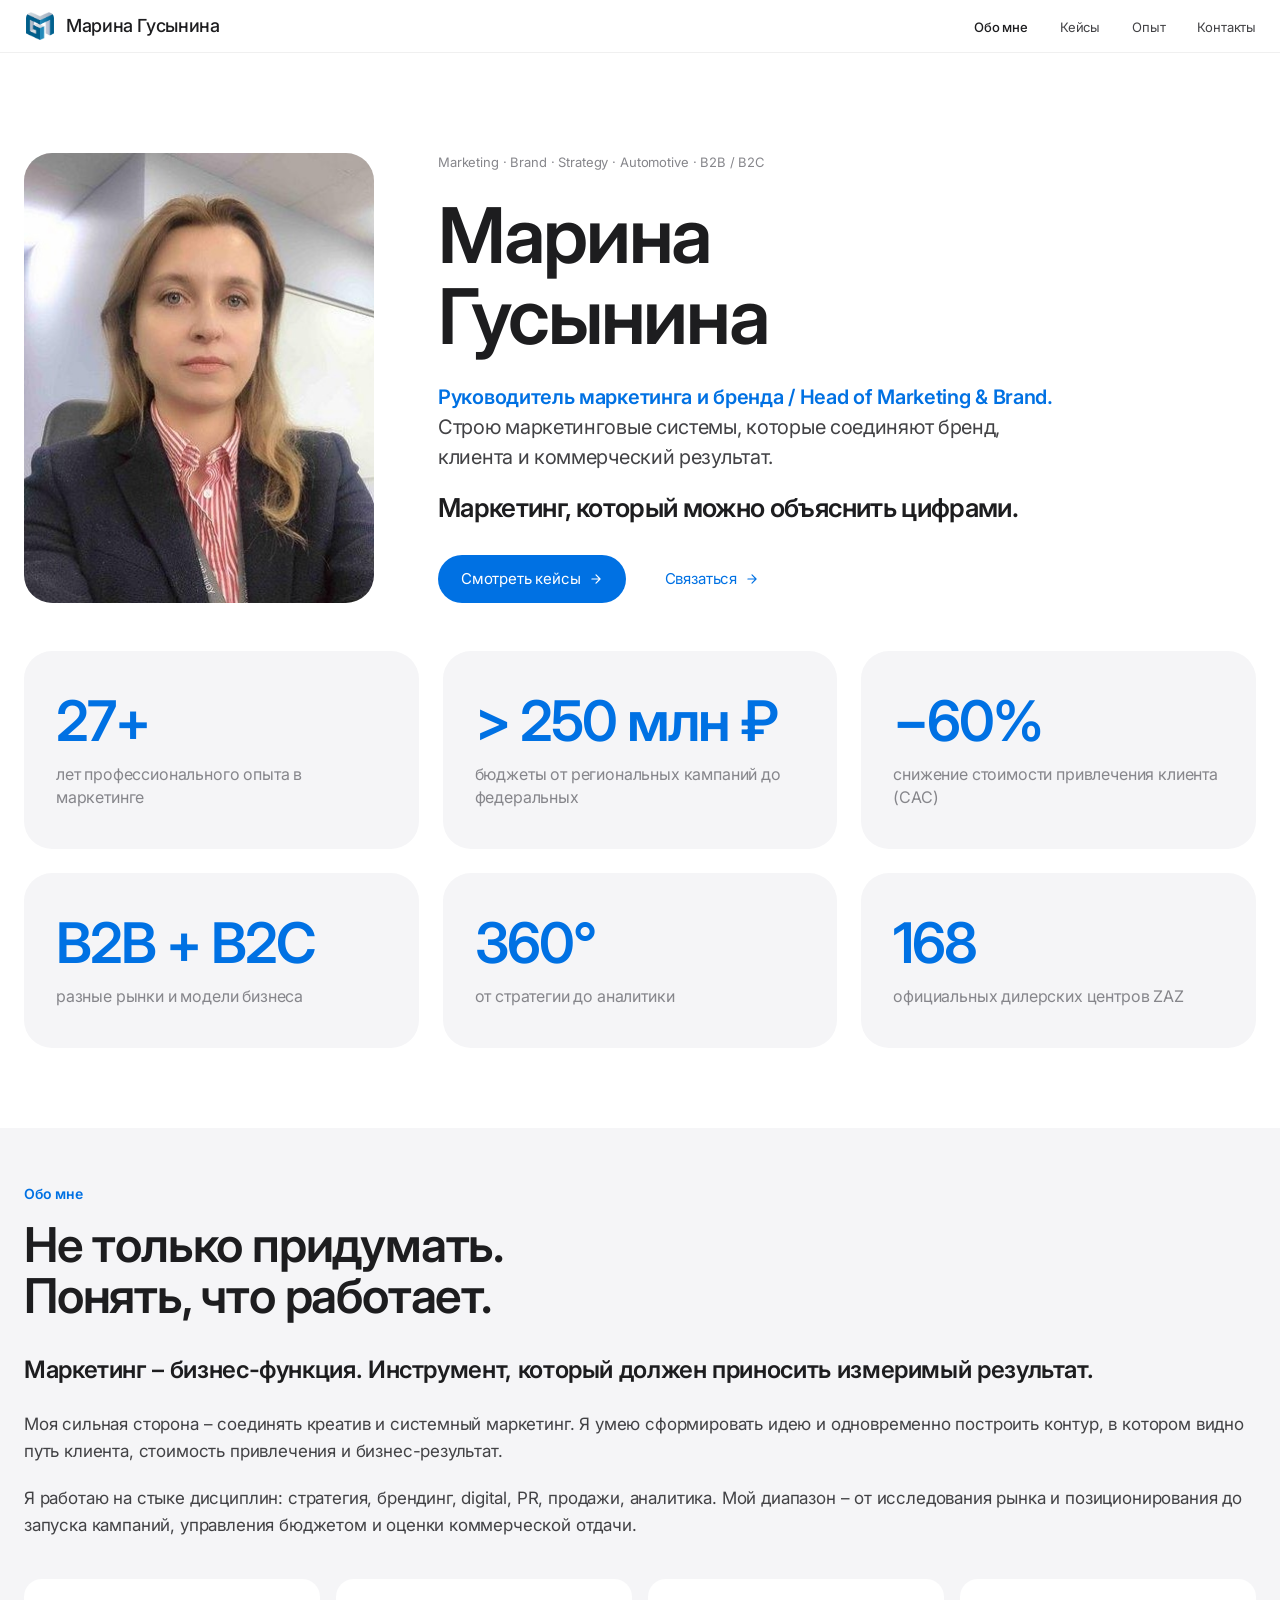
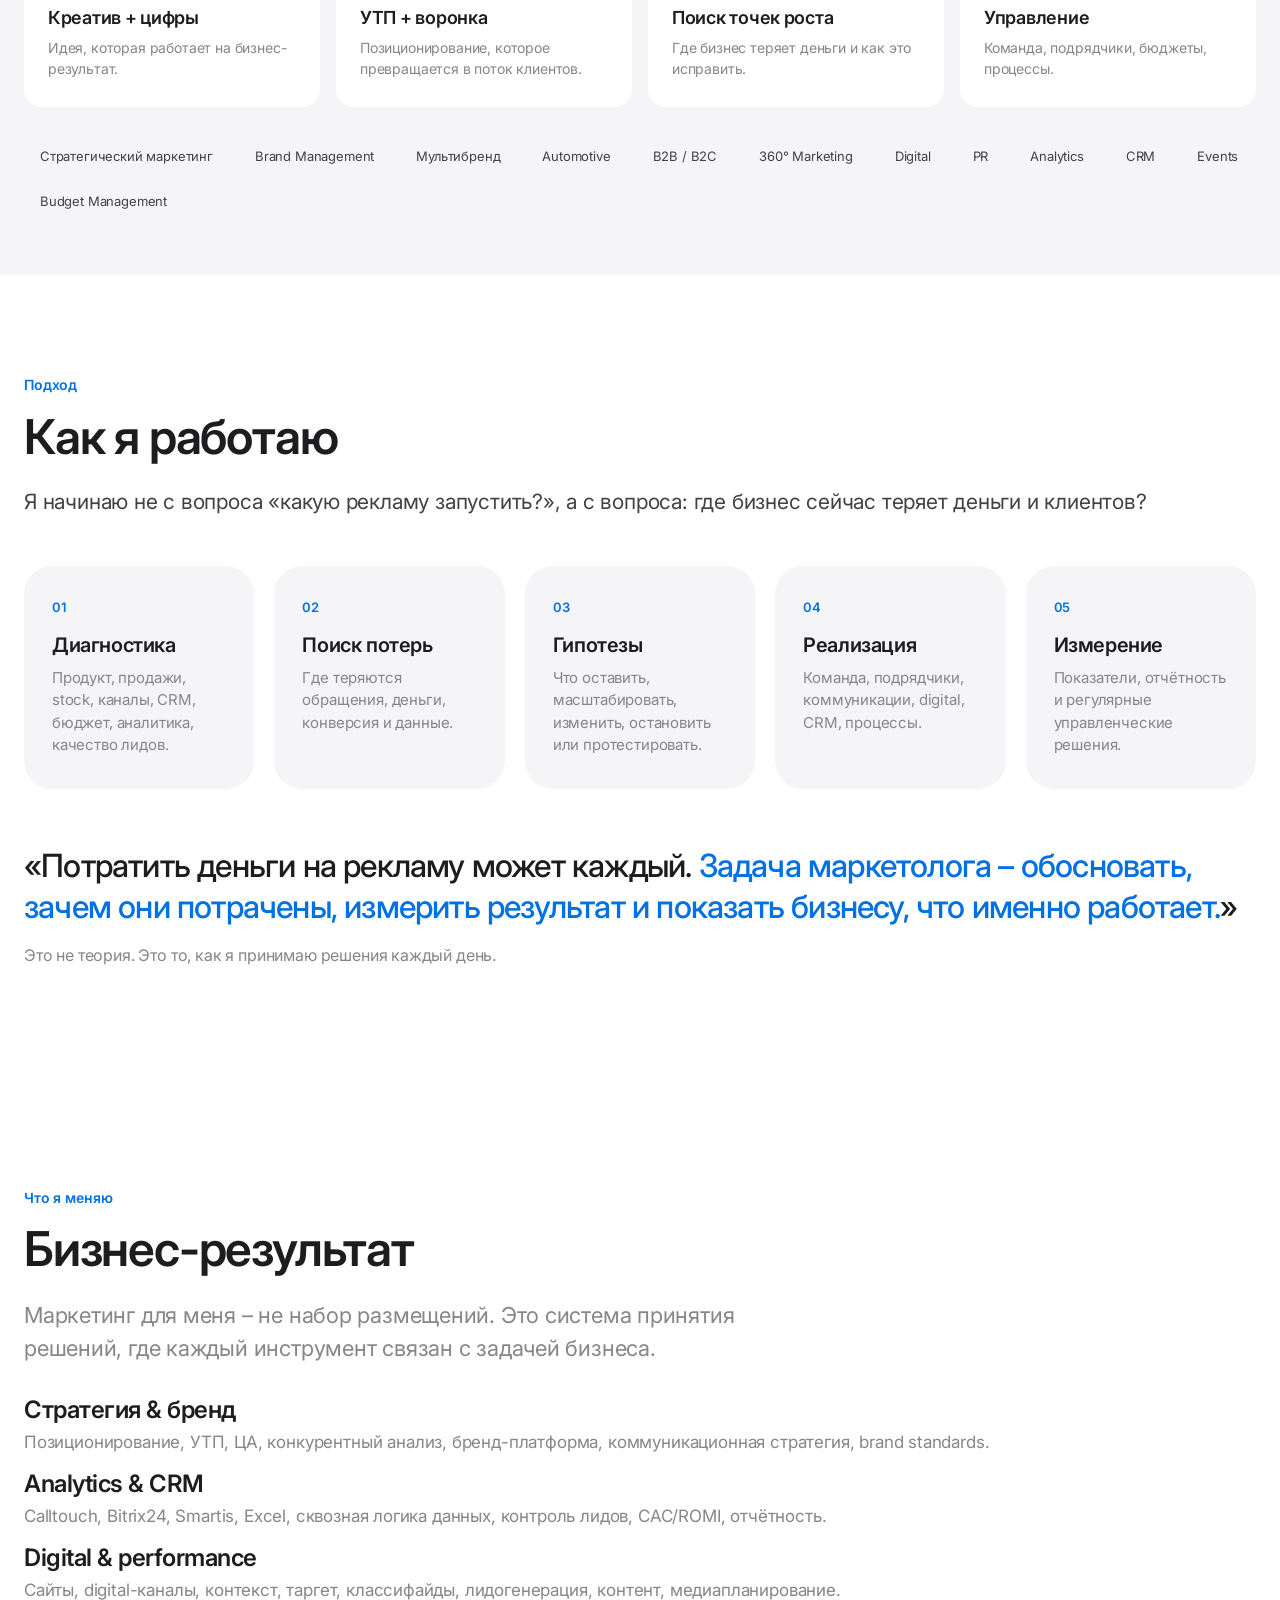
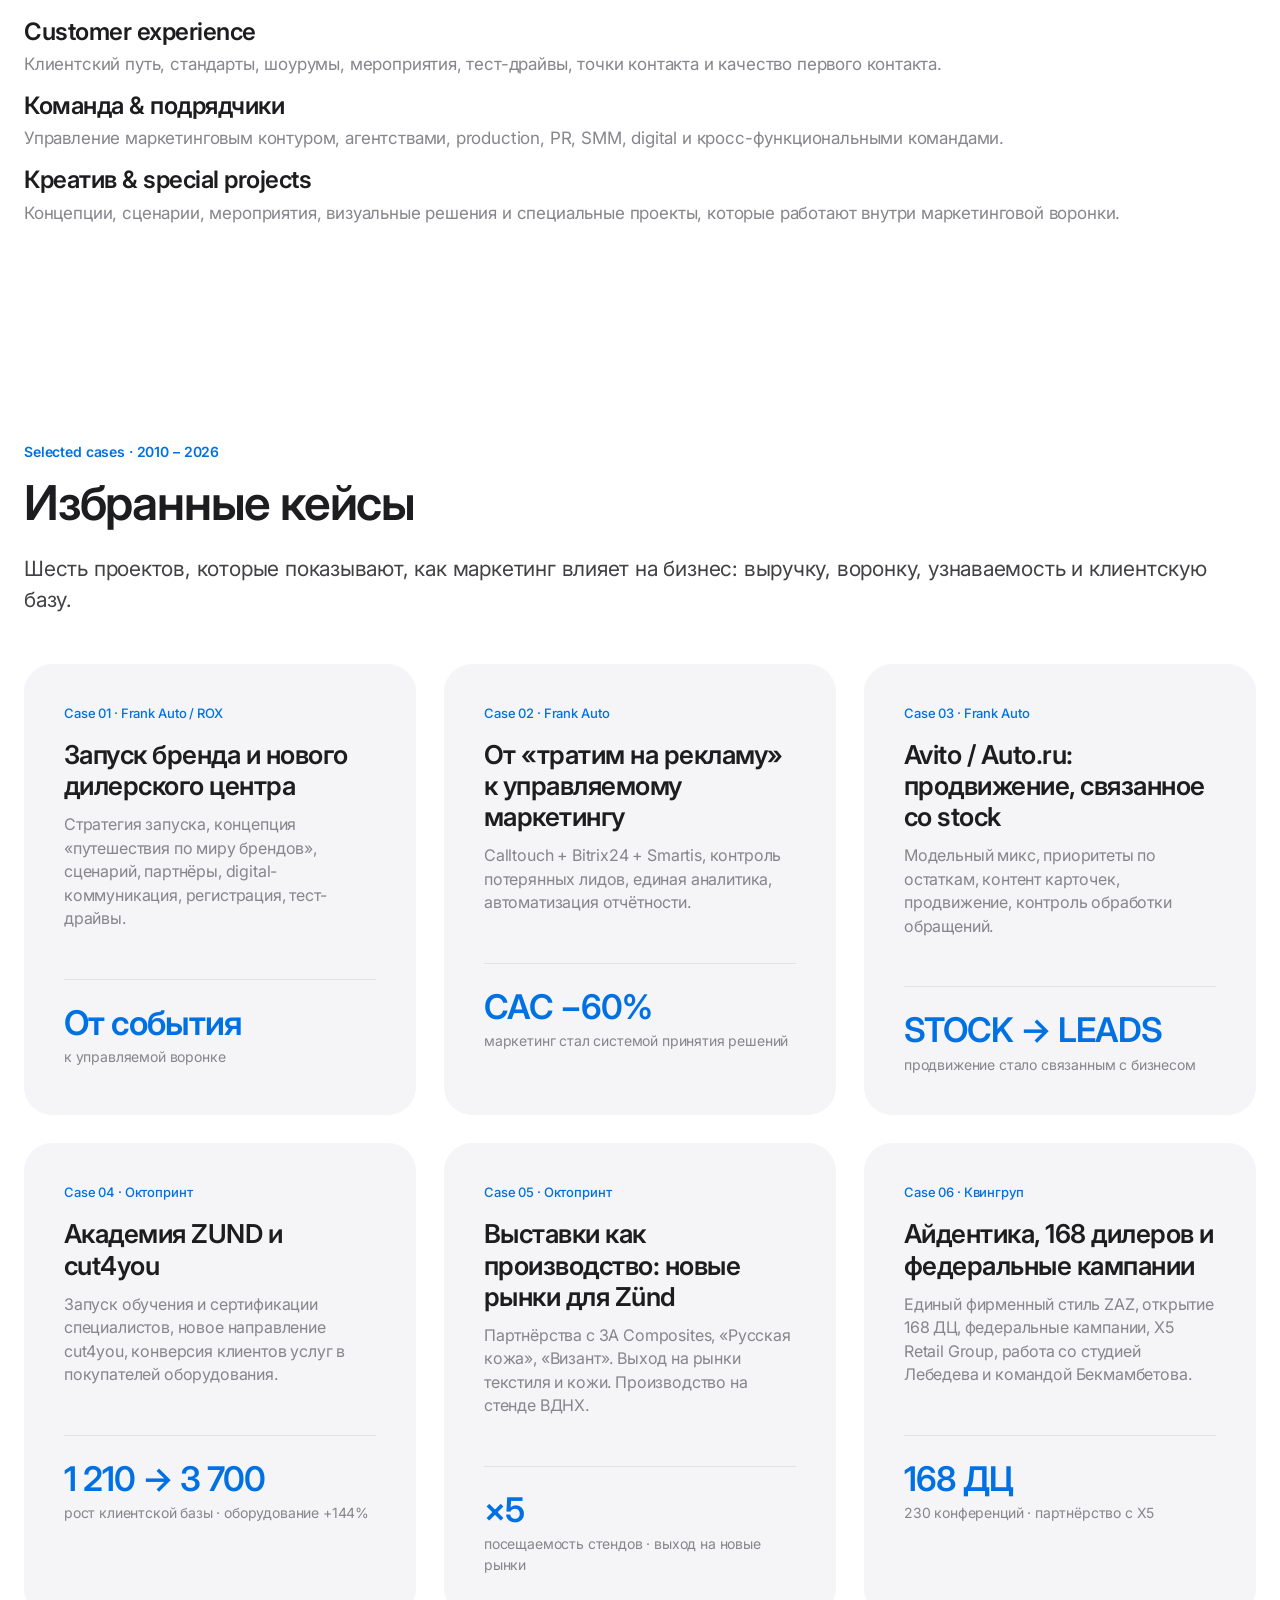
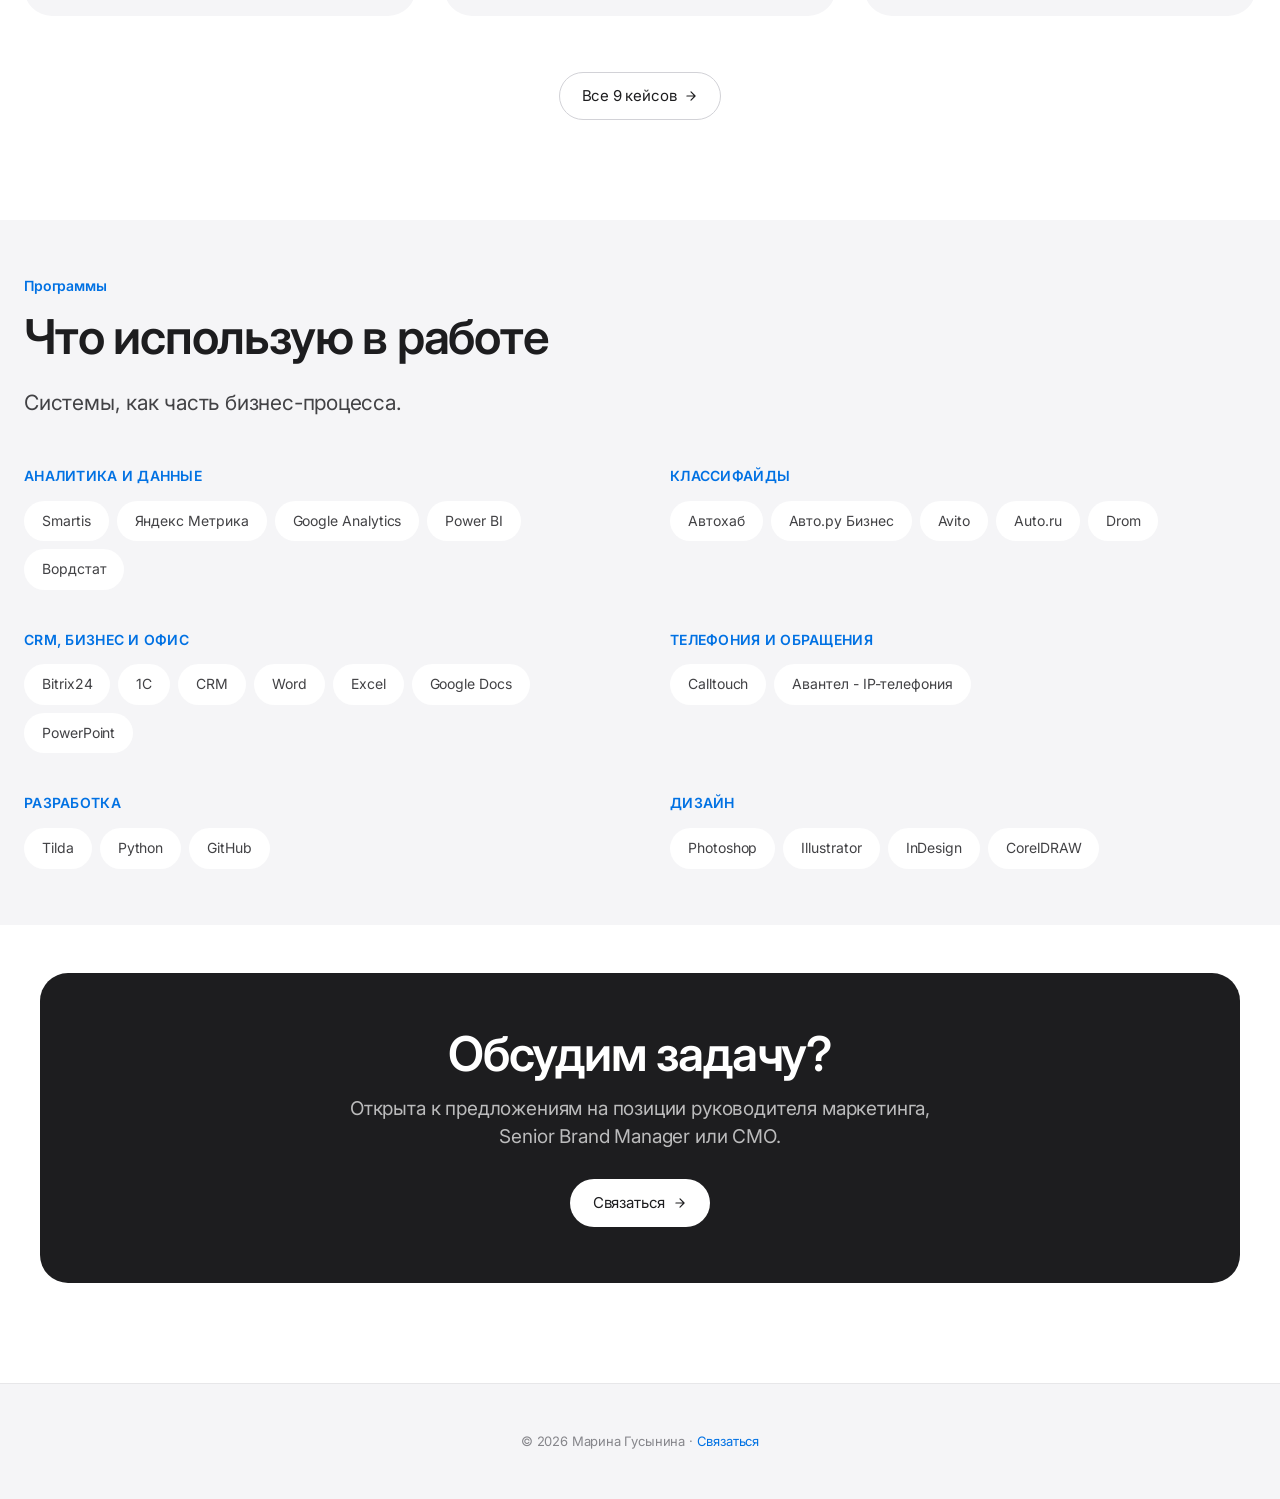
==== commit 9ce2b5a2: "Update index.html" ====
--- a/index.html
+++ b/index.html
@@ -182,8 +182,8 @@
 </section>
 
 <!-- ЧТО Я МЕНЯЮ -->
-<section class="section-dark" id="pillars">
-  
+<section class="case-page section-dark" id="pillars">
+  <div class="container-wide">
     <div class="eyebrow eyebrow-dark">Что я меняю</div>
     <h2 class="h2-dark">Бизнес-результат</h2>
     <p class="lead lead-dark">Маркетинг для меня – не набор размещений. Это система принятия решений, где каждый инструмент связан с задачей бизнеса.</p>
@@ -214,7 +214,7 @@
         <p>Концепции, сценарии, мероприятия, визуальные решения и специальные проекты, которые работают внутри маркетинговой воронки.</p>
       </div>
     </div>
-  
+  </div>
 </section>
 
 <!-- КЕЙСЫ -->
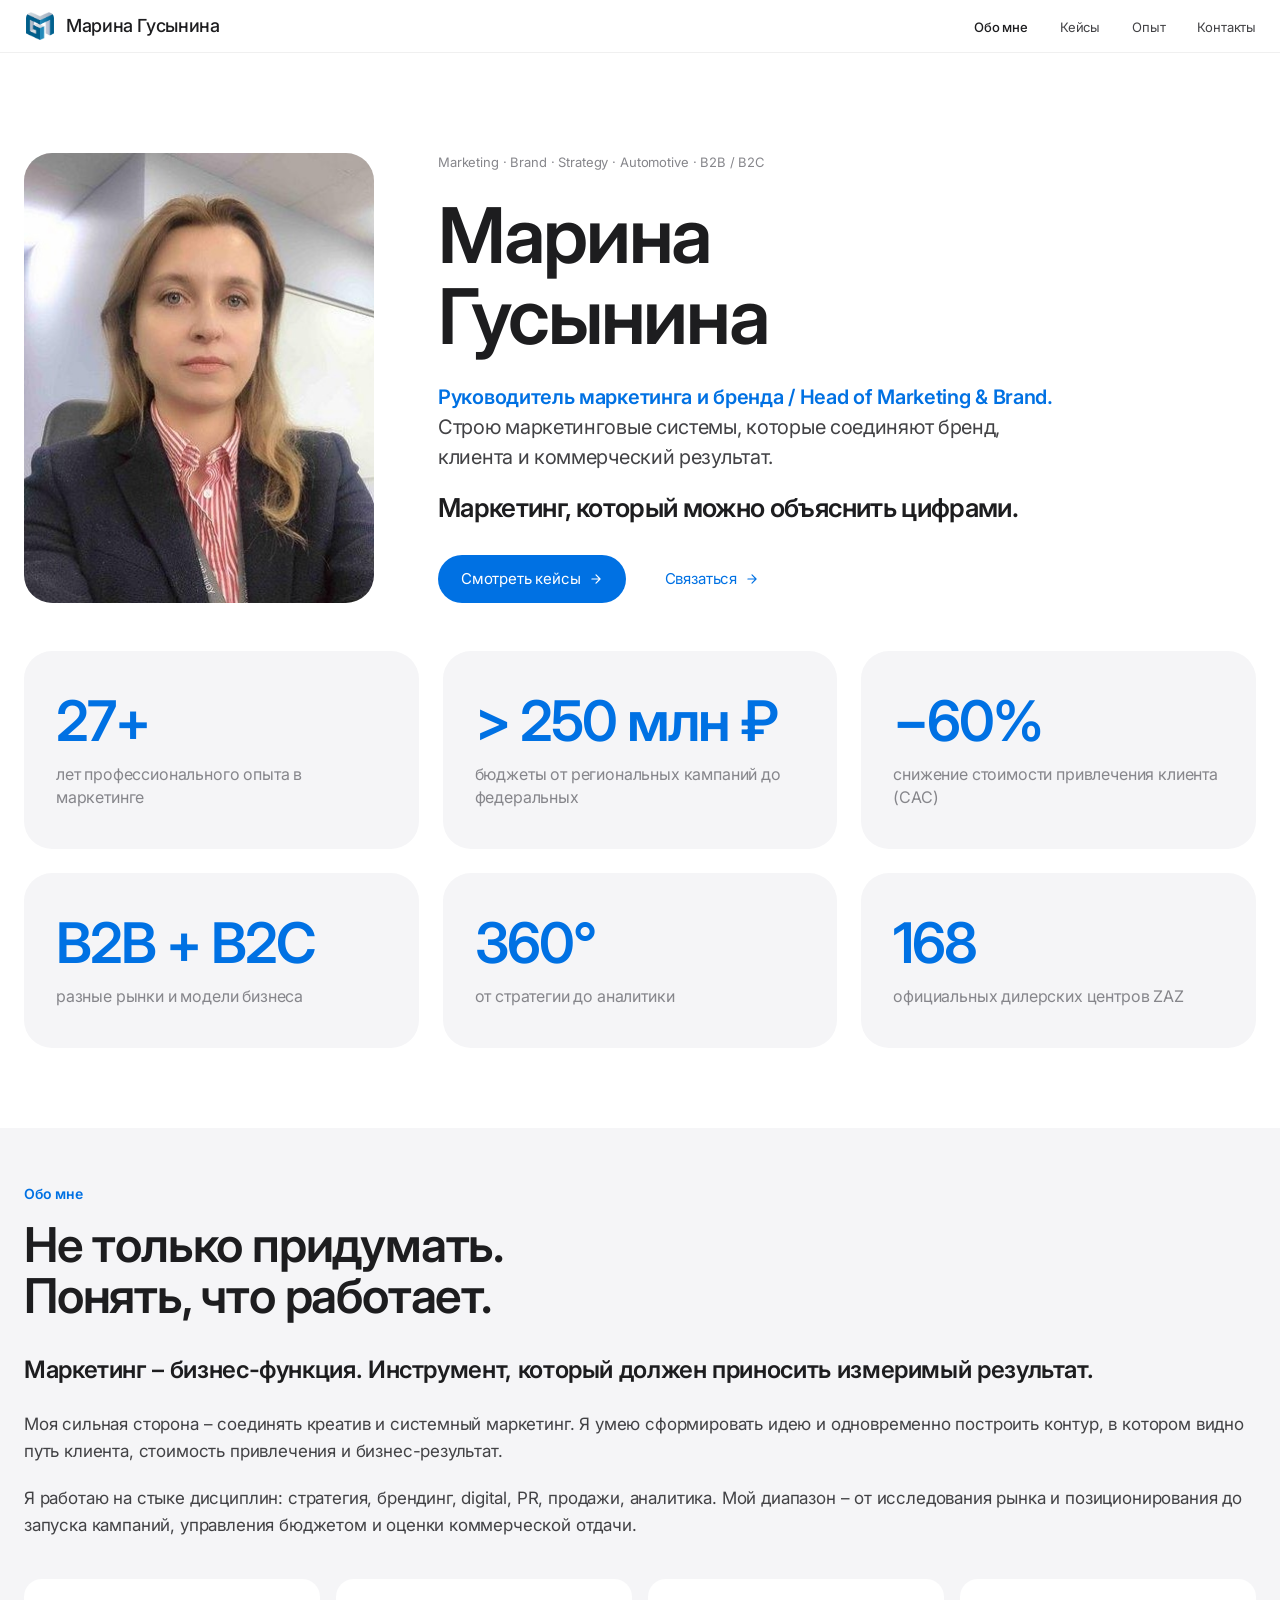
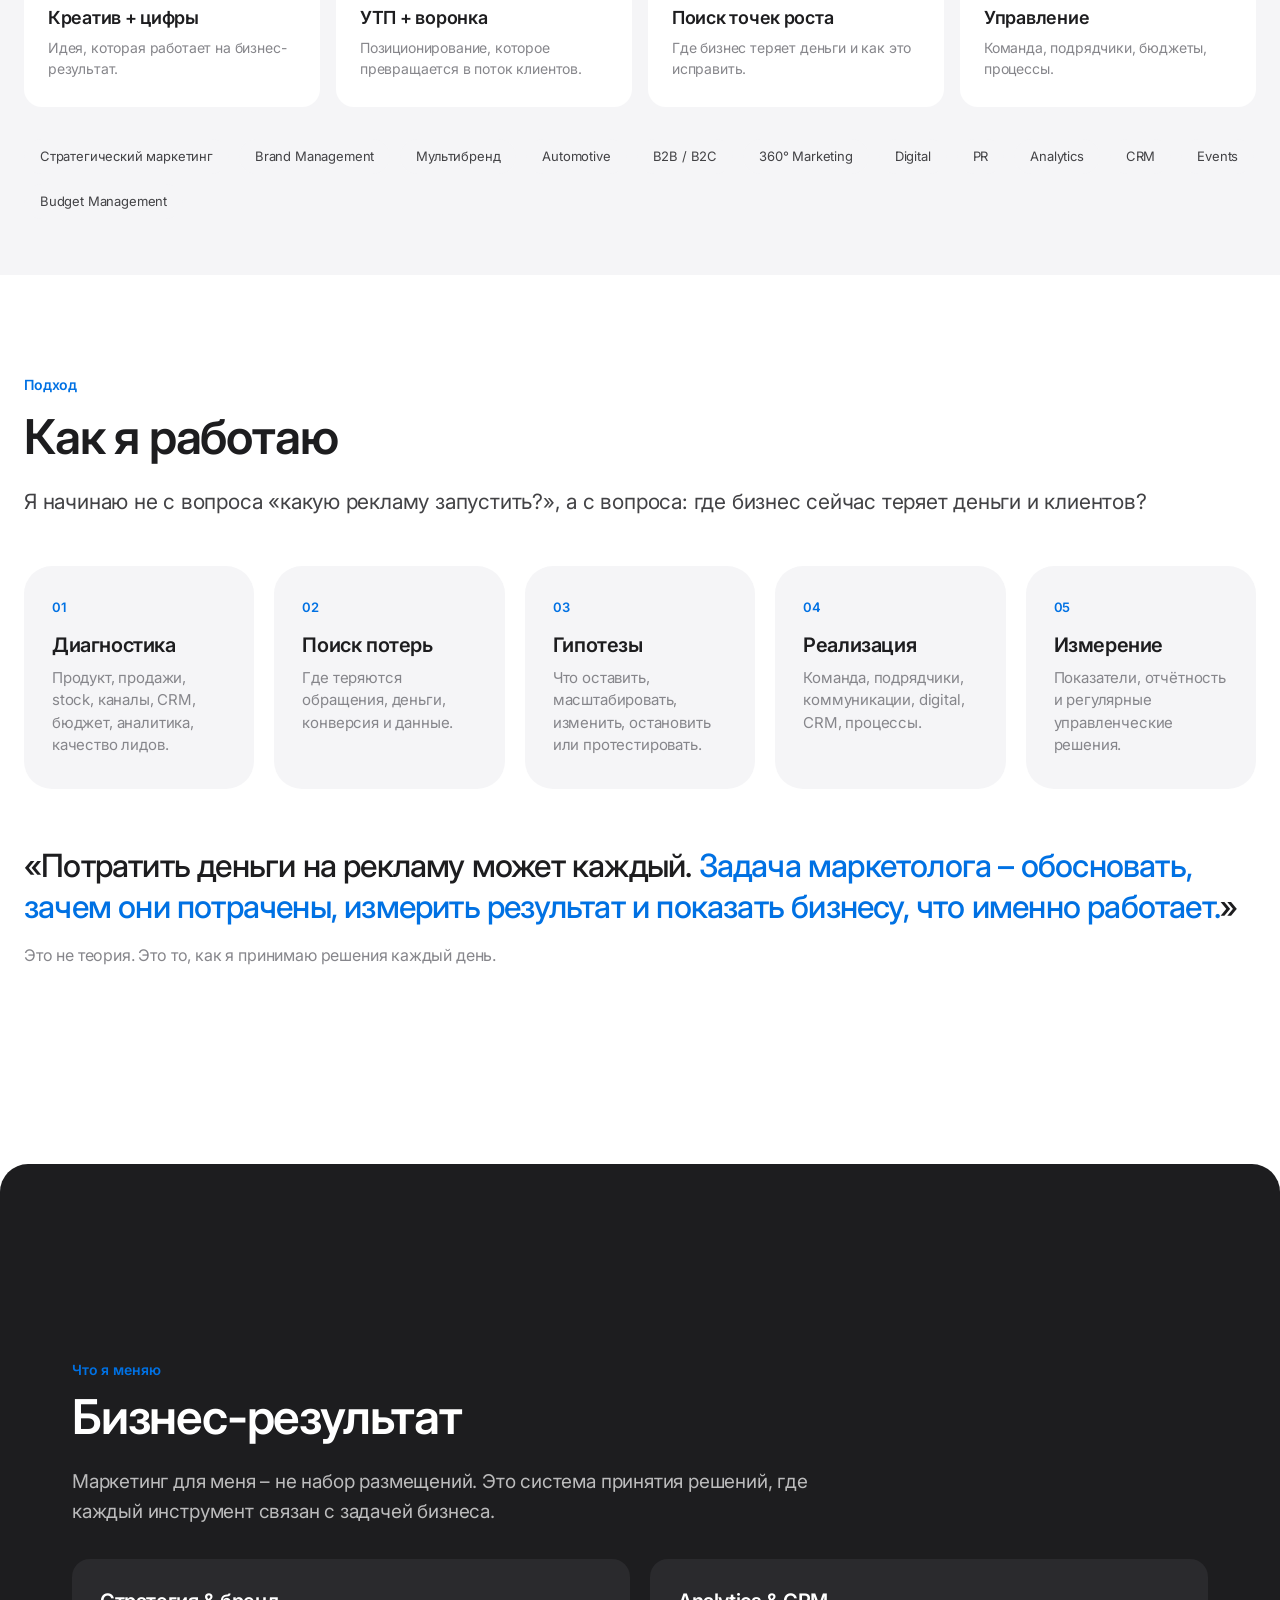
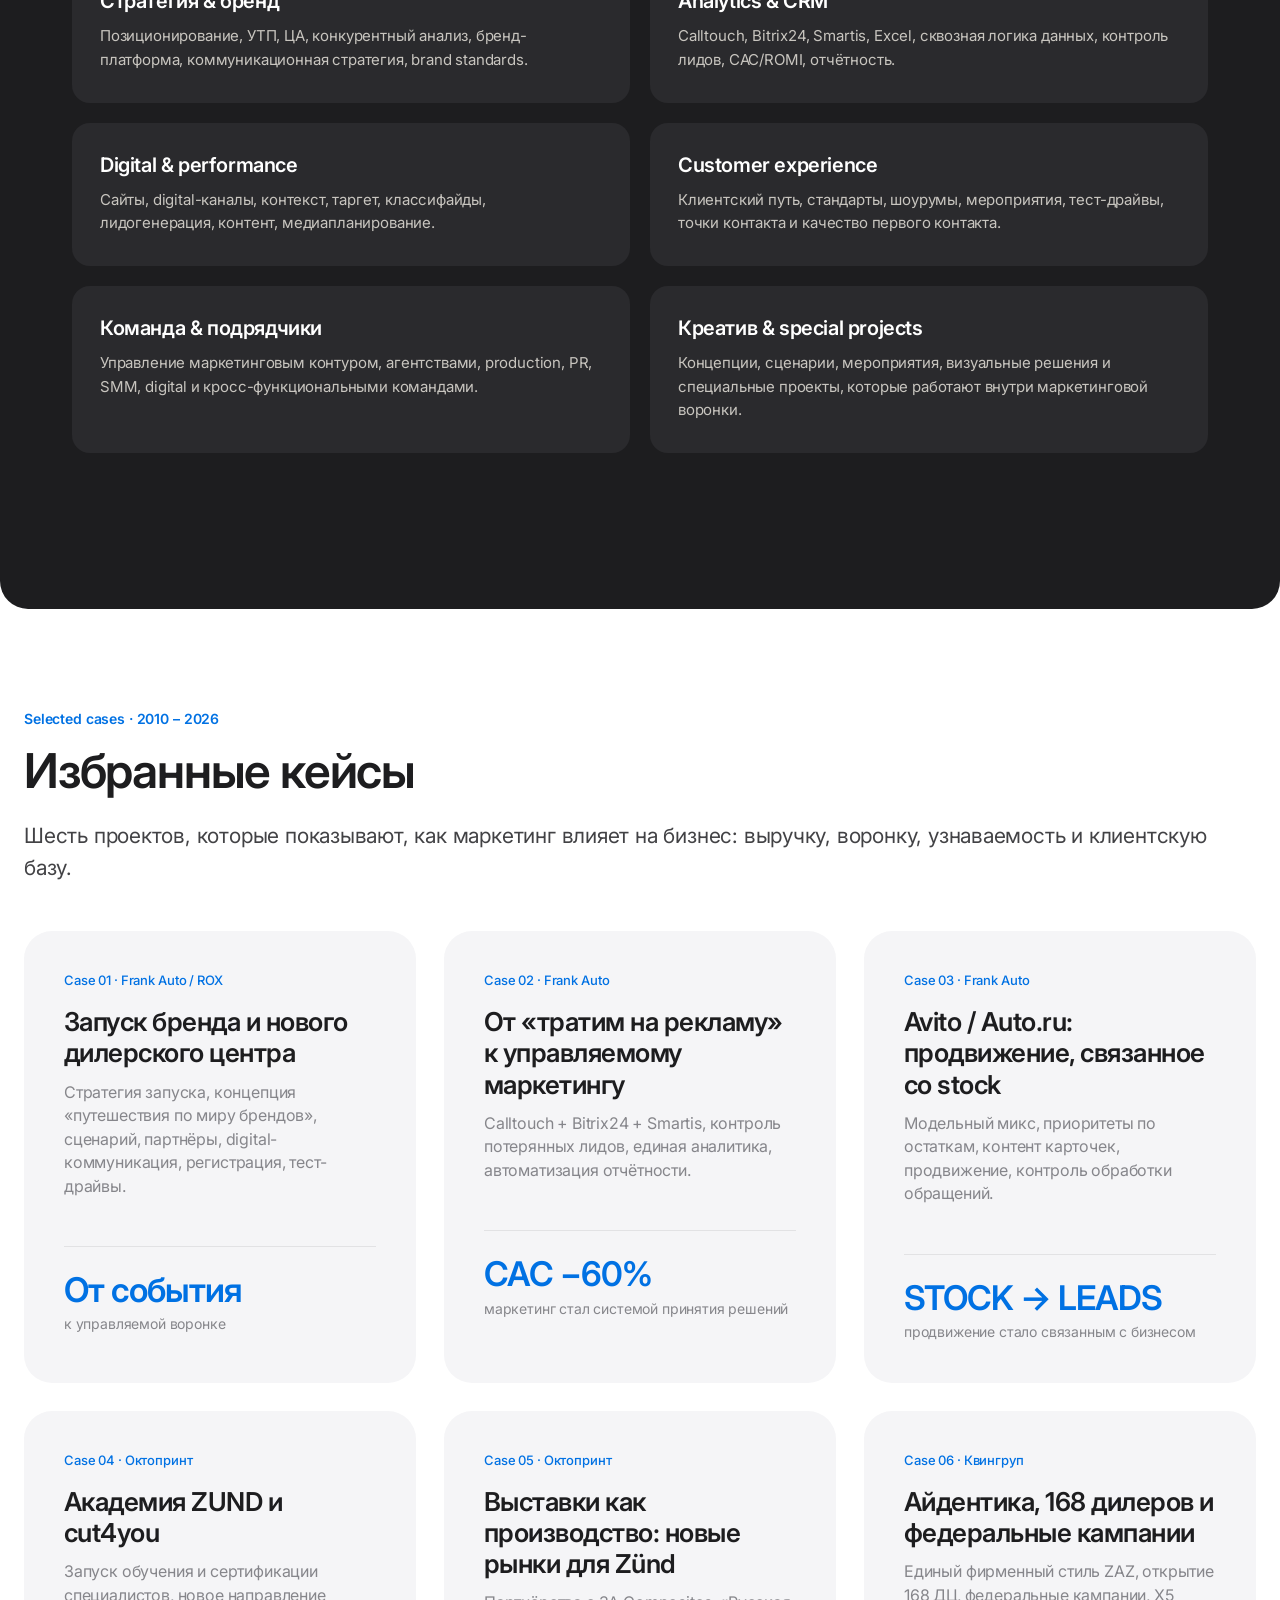
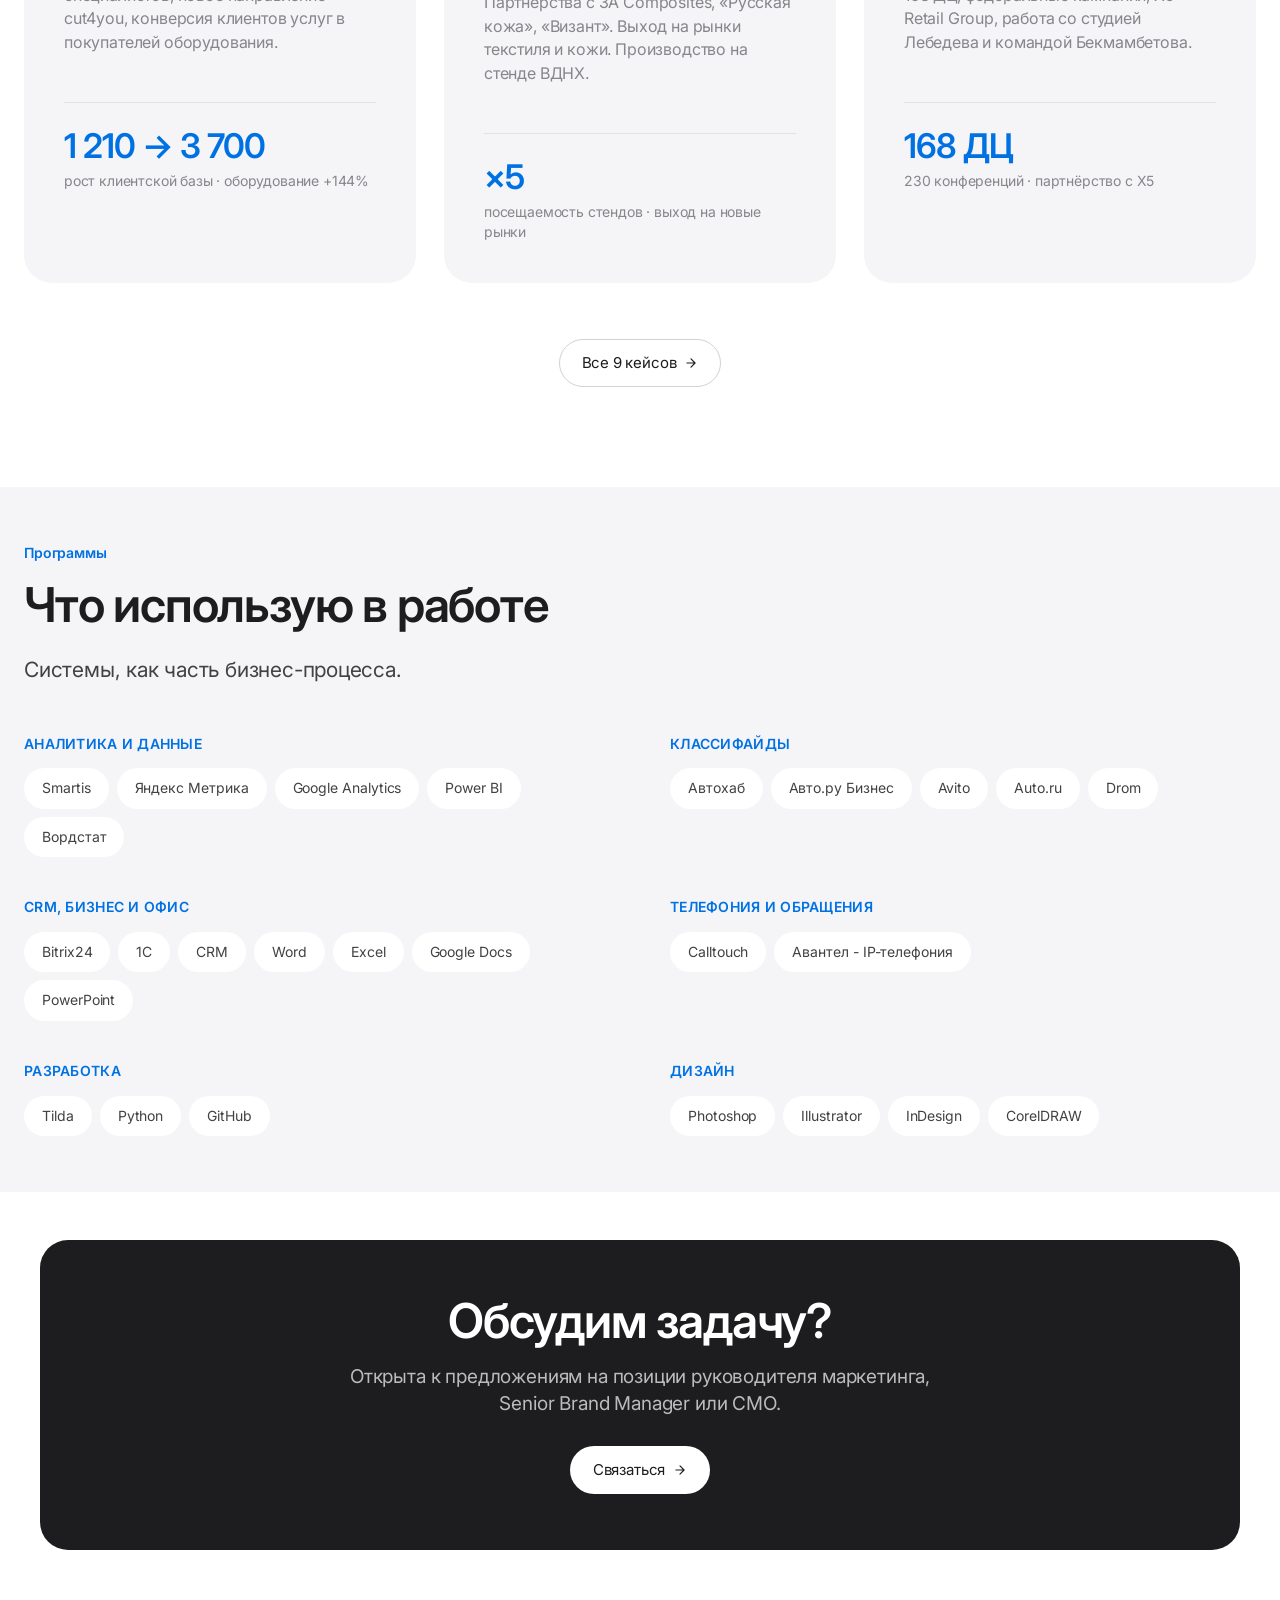
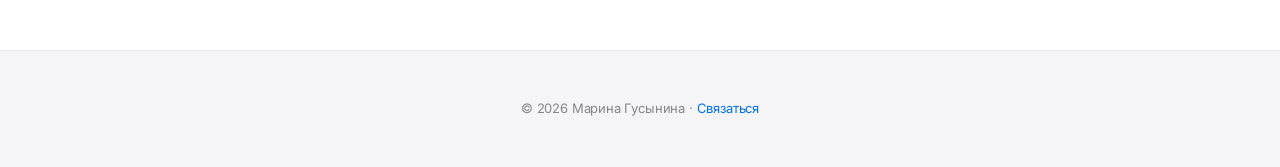
==== commit e33cd886: "Update index.html" ====
--- a/index.html
+++ b/index.html
@@ -182,7 +182,8 @@
 </section>
 
 <!-- ЧТО Я МЕНЯЮ -->
-<section class="case-page section-dark" id="pillars">
+<div class="case-page">
+<section class="section-dark" id="pillars">
   <div class="container-wide">
     <div class="eyebrow eyebrow-dark">Что я меняю</div>
     <h2 class="h2-dark">Бизнес-результат</h2>
@@ -216,7 +217,8 @@
     </div>
   </div>
 </section>
-
+</div>
+  
 <!-- КЕЙСЫ -->
 <section class="container-wide" id="cases">
   <div class="eyebrow">Selected cases · 2010 – 2026</div>
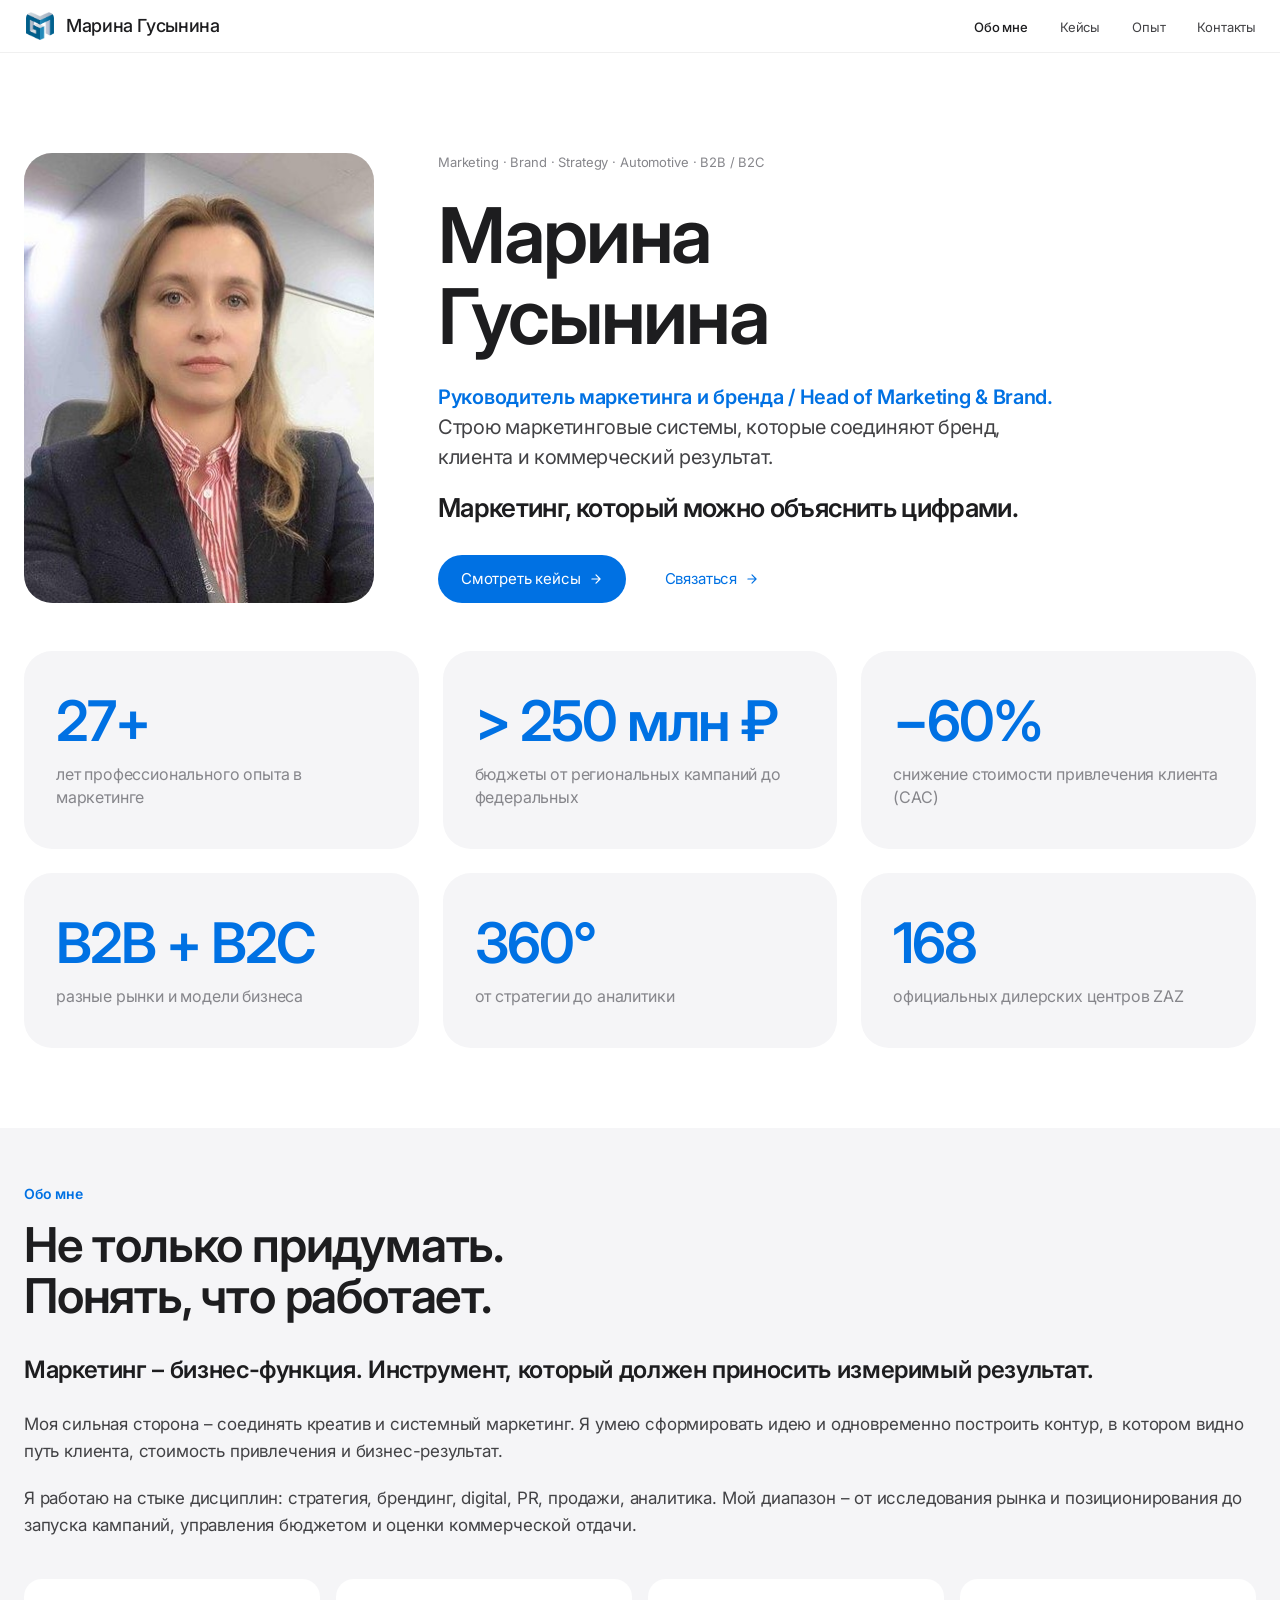
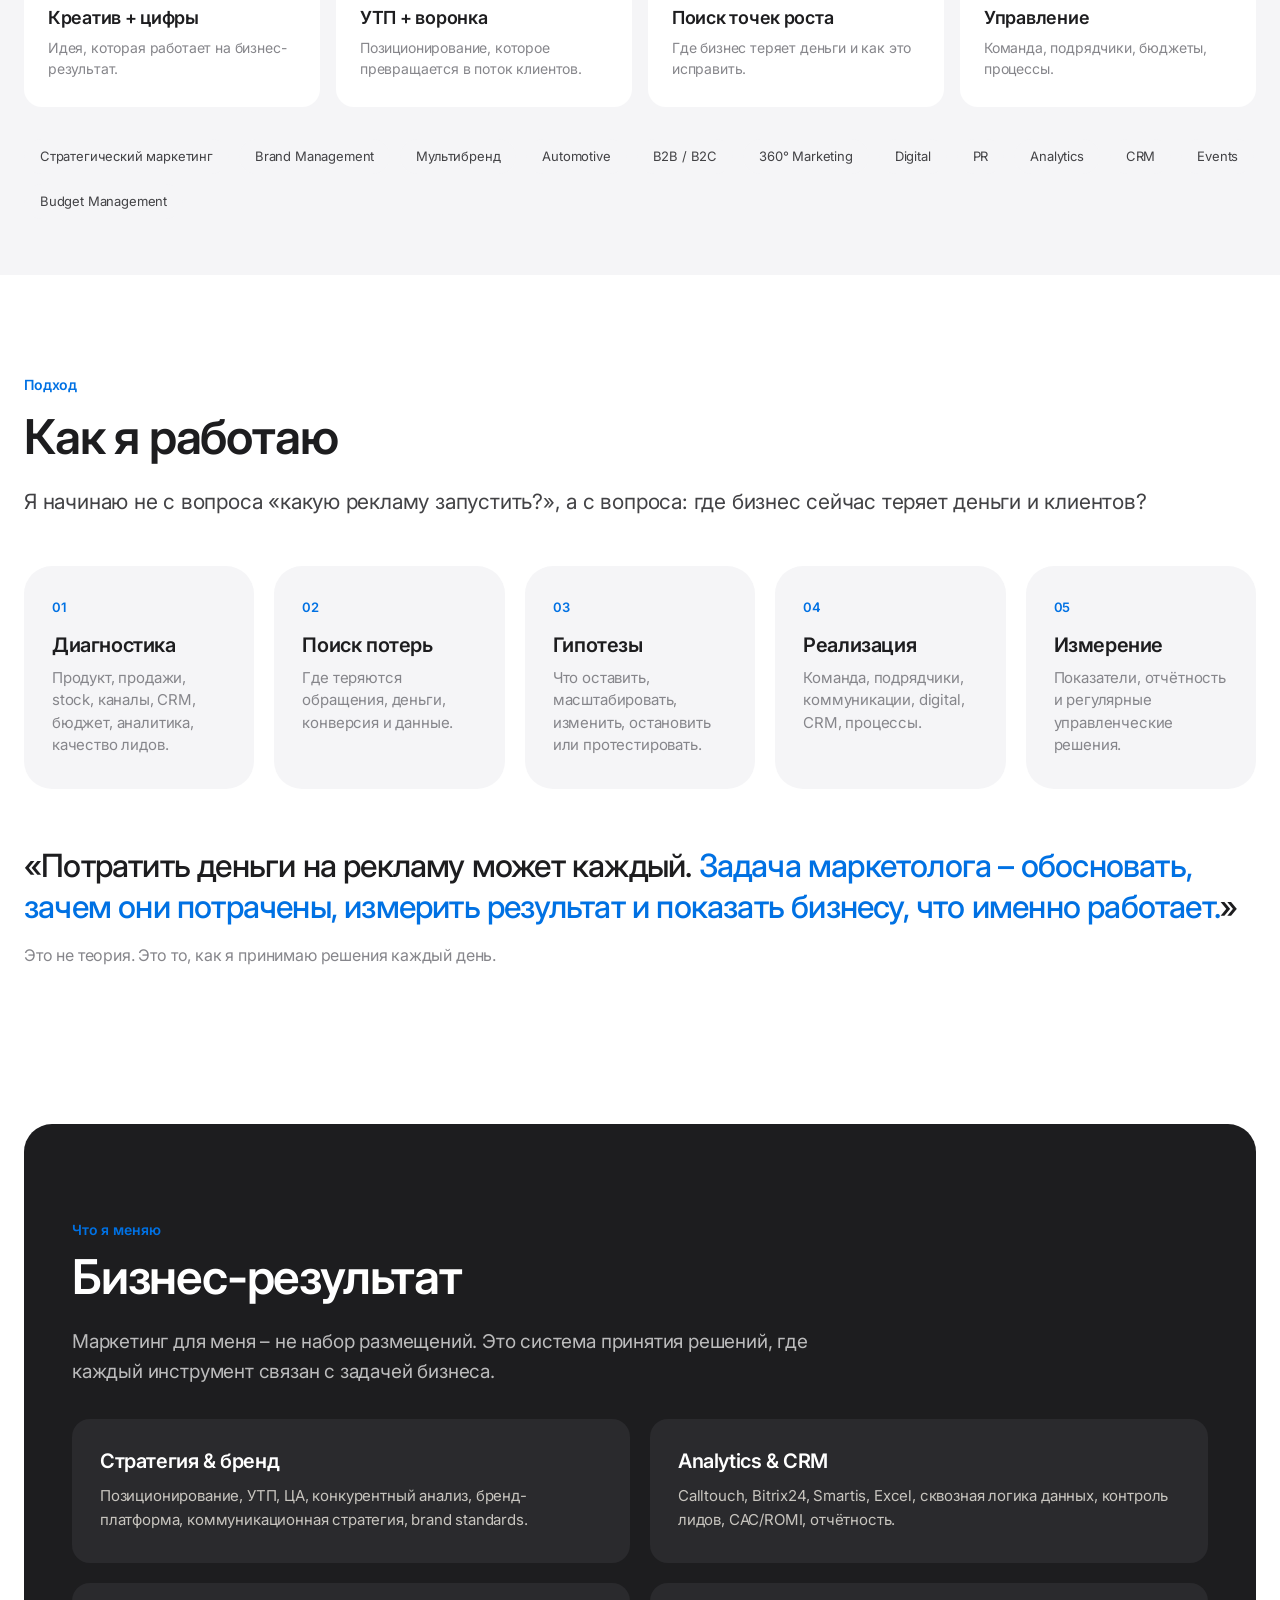
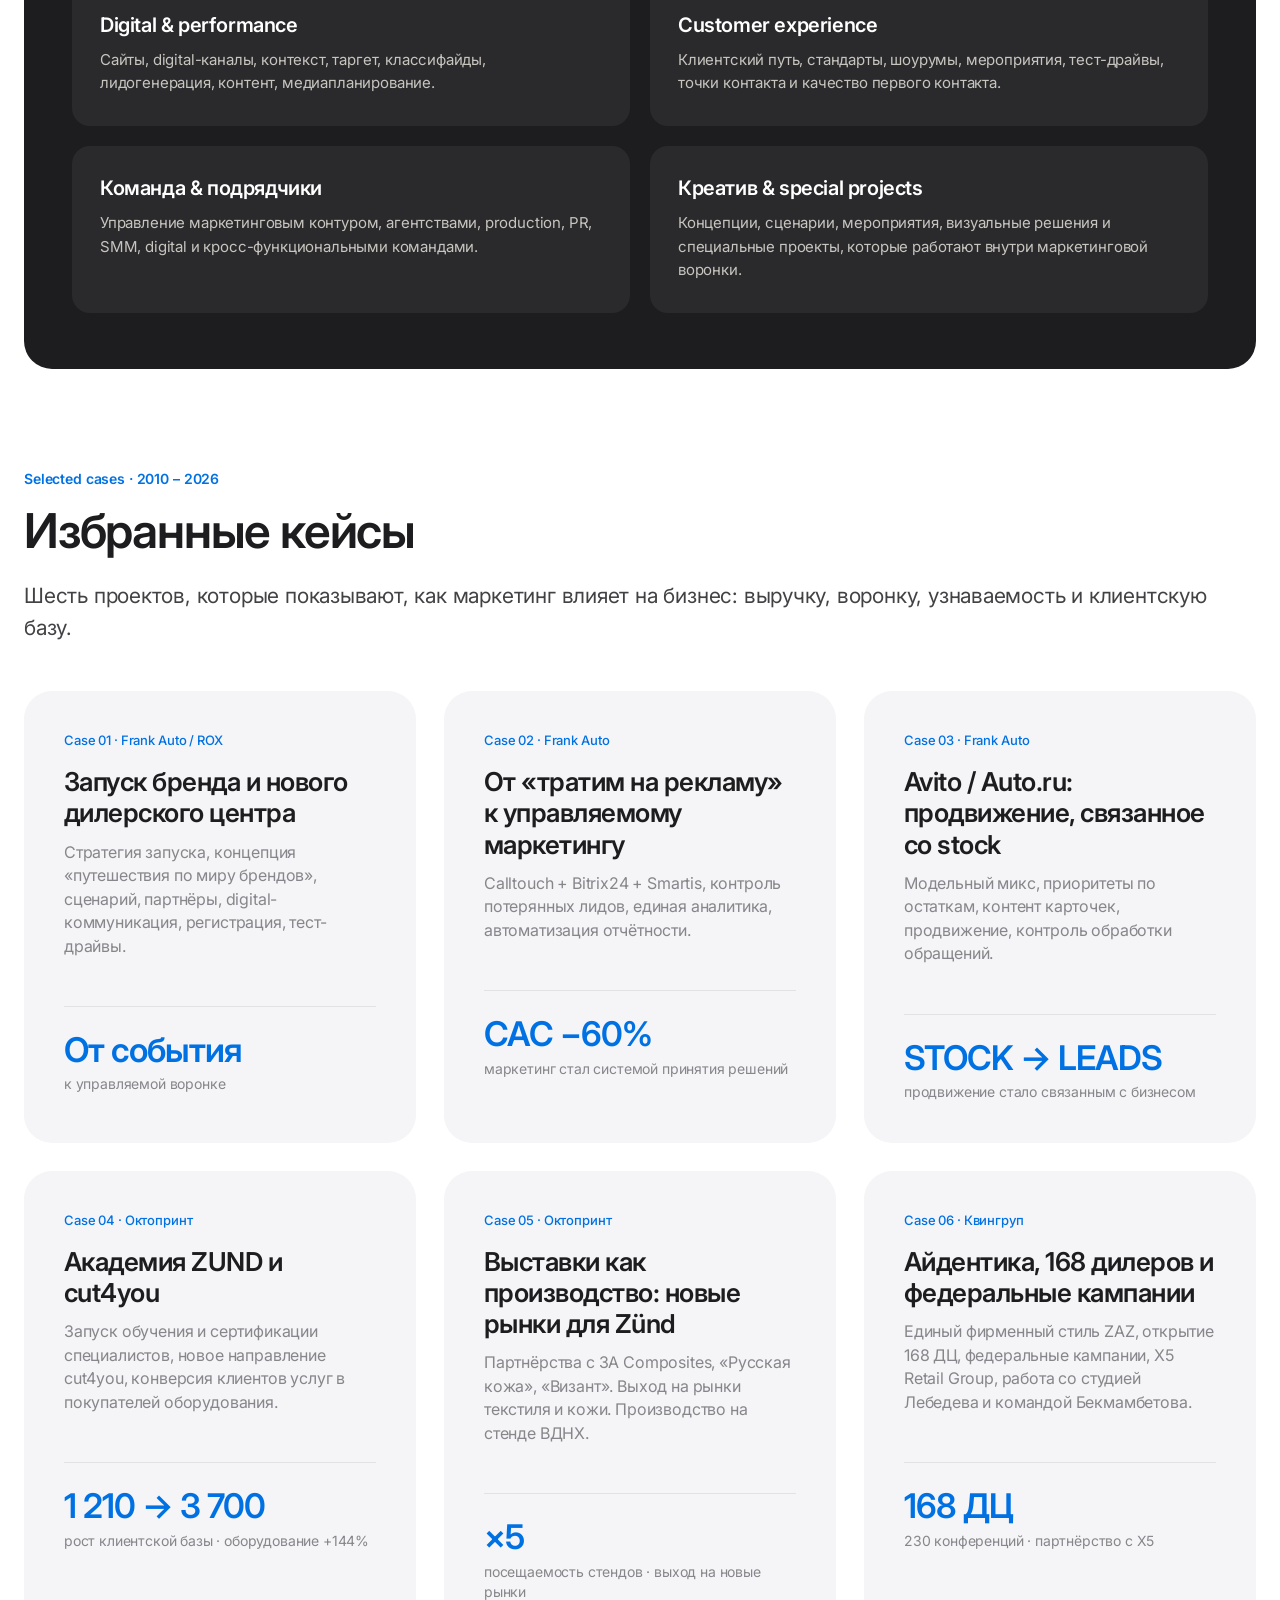
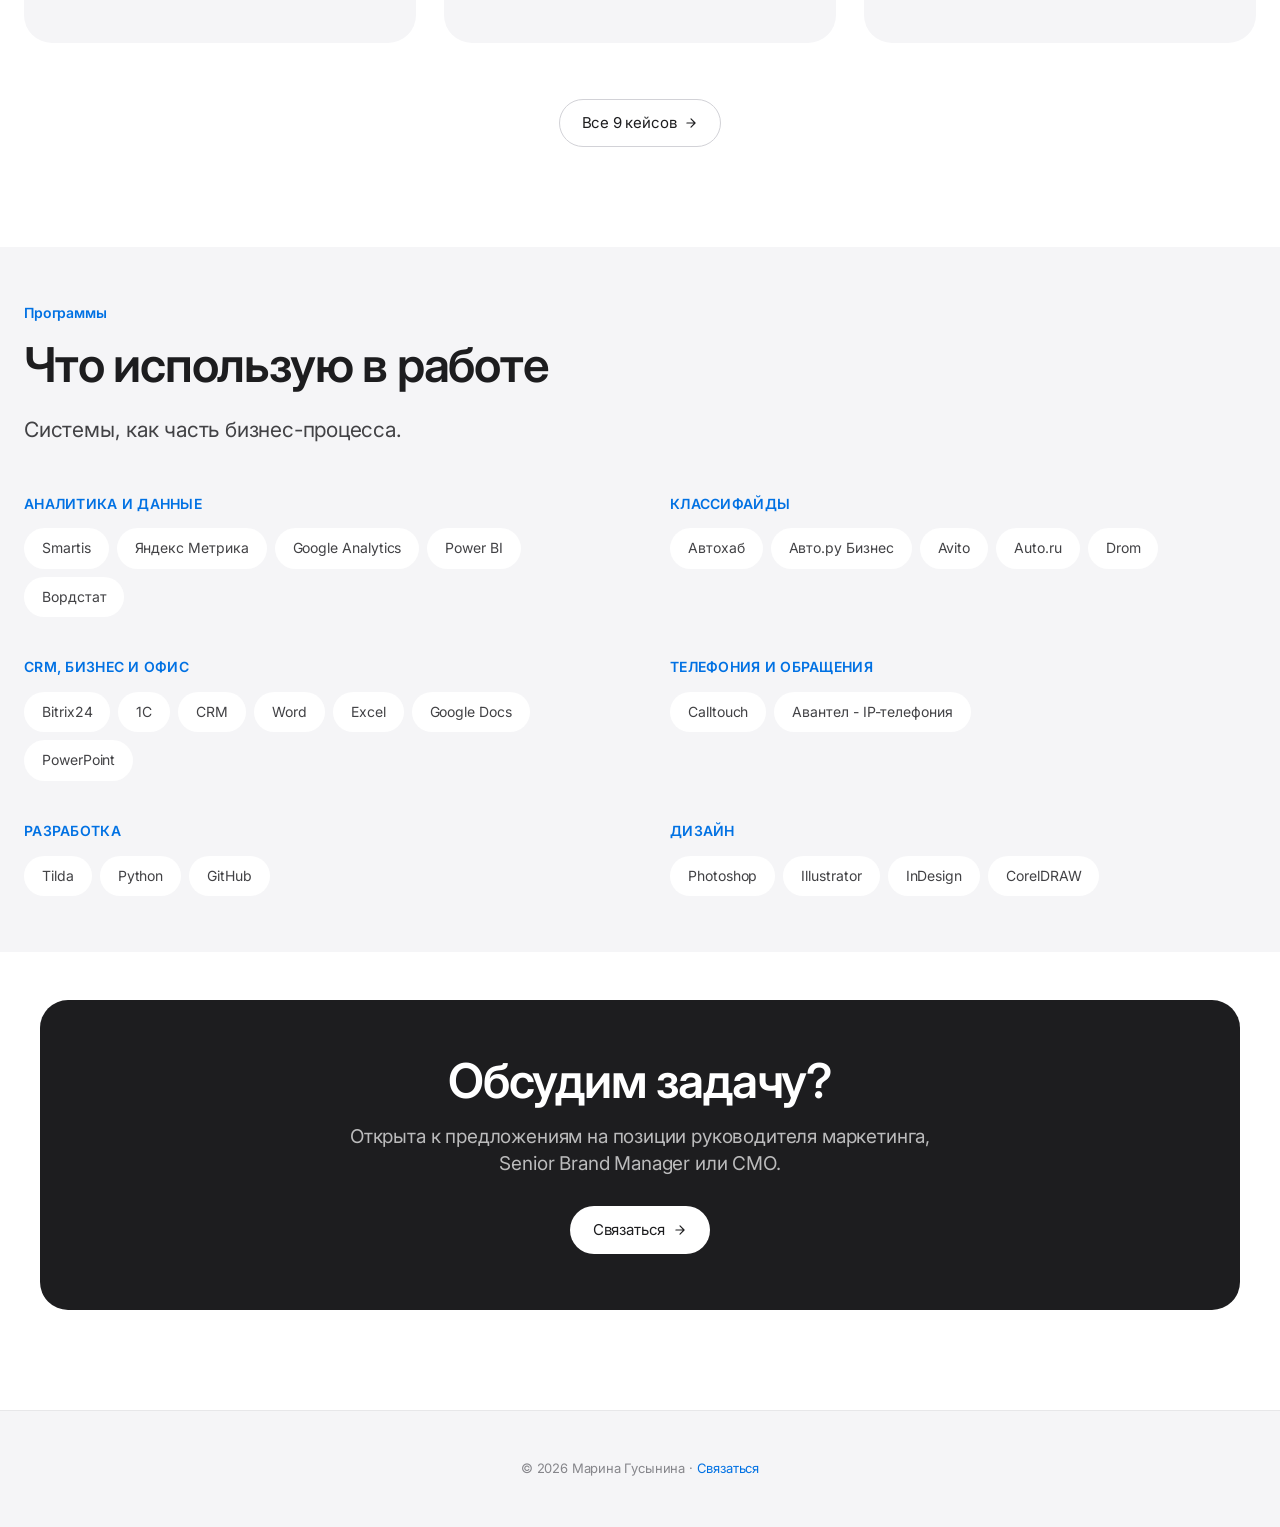
==== commit 4697d733: "Update index.html" ====
--- a/index.html
+++ b/index.html
@@ -182,9 +182,8 @@
 </section>
 
 <!-- ЧТО Я МЕНЯЮ -->
-<div class="case-page">
-<section class="section-dark" id="pillars">
-  <div class="container-wide">
+<div class="container-wide case-page" style="padding-top: 0; padding-bottom: 0;">
+  <section class="section-dark" id="pillars">
     <div class="eyebrow eyebrow-dark">Что я меняю</div>
     <h2 class="h2-dark">Бизнес-результат</h2>
     <p class="lead lead-dark">Маркетинг для меня – не набор размещений. Это система принятия решений, где каждый инструмент связан с задачей бизнеса.</p>
@@ -215,7 +214,6 @@
         <p>Концепции, сценарии, мероприятия, визуальные решения и специальные проекты, которые работают внутри маркетинговой воронки.</p>
       </div>
     </div>
-  </div>
 </section>
 </div>
   
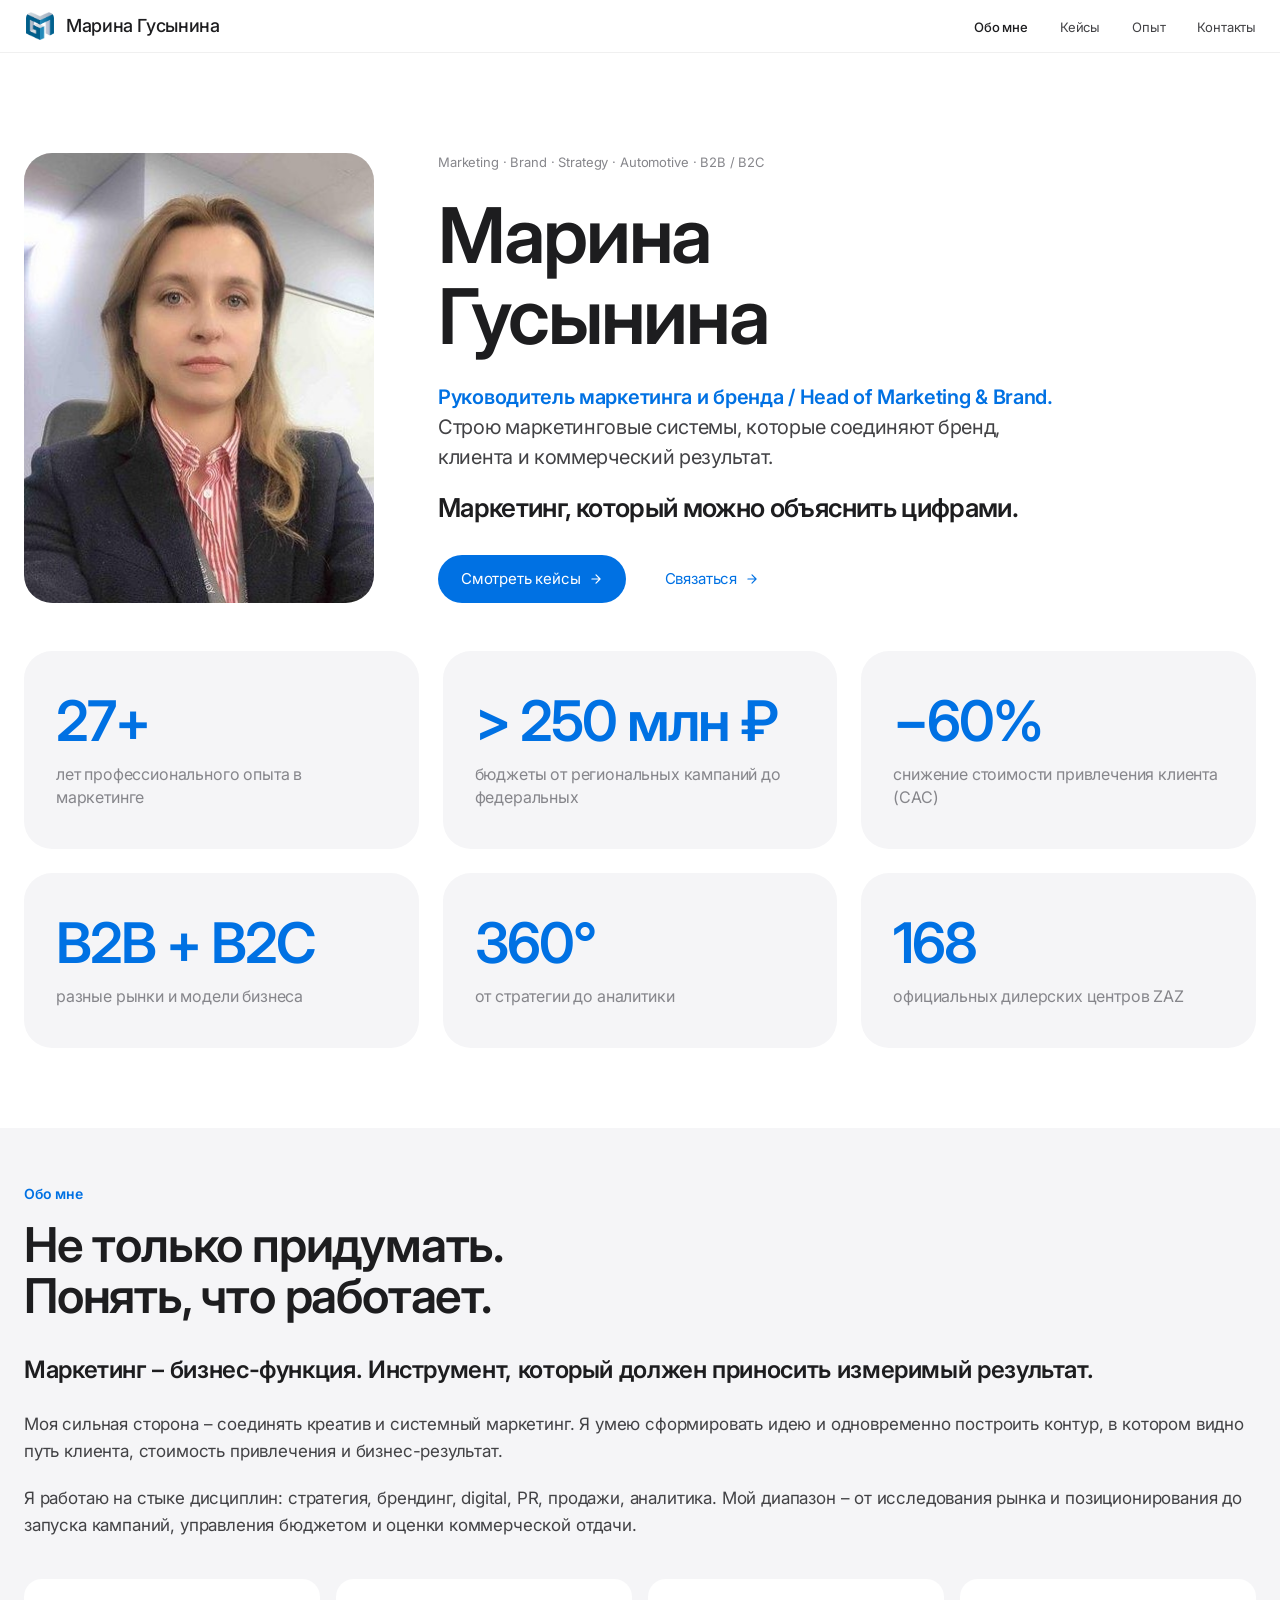
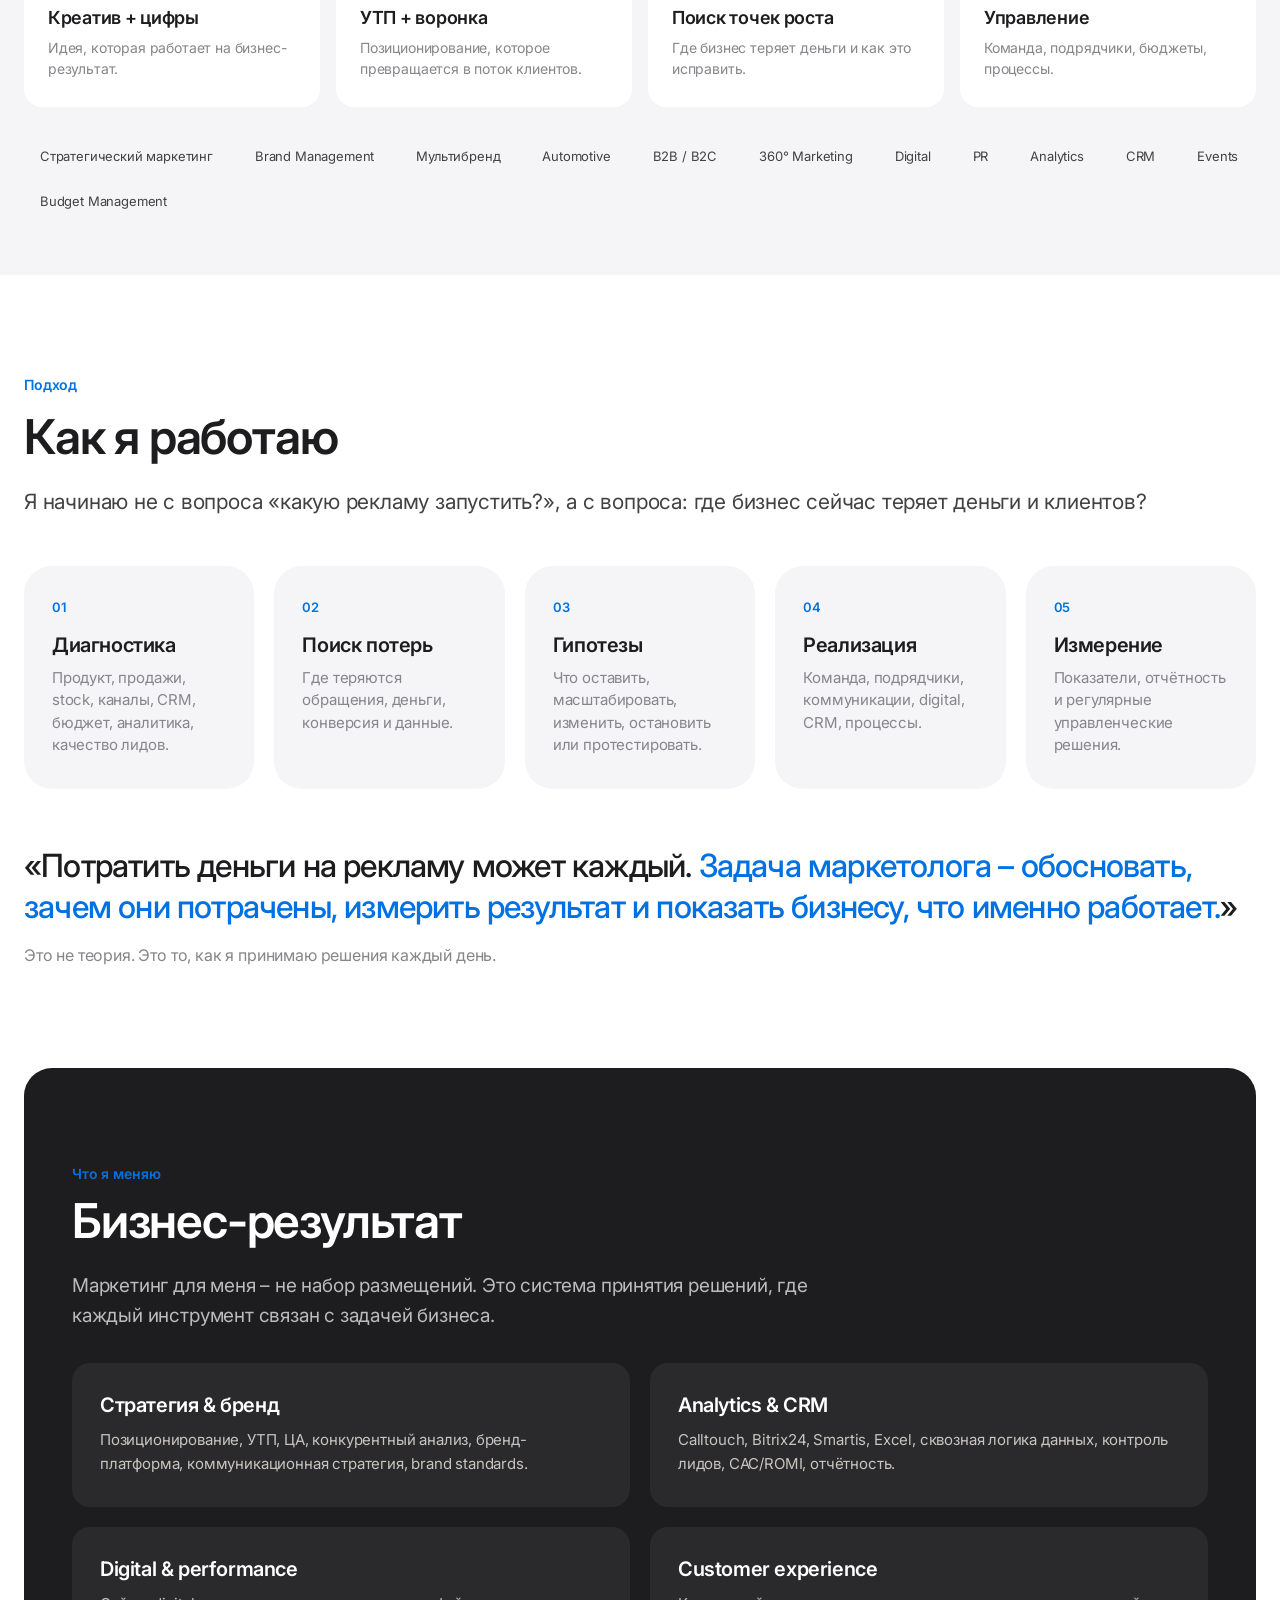
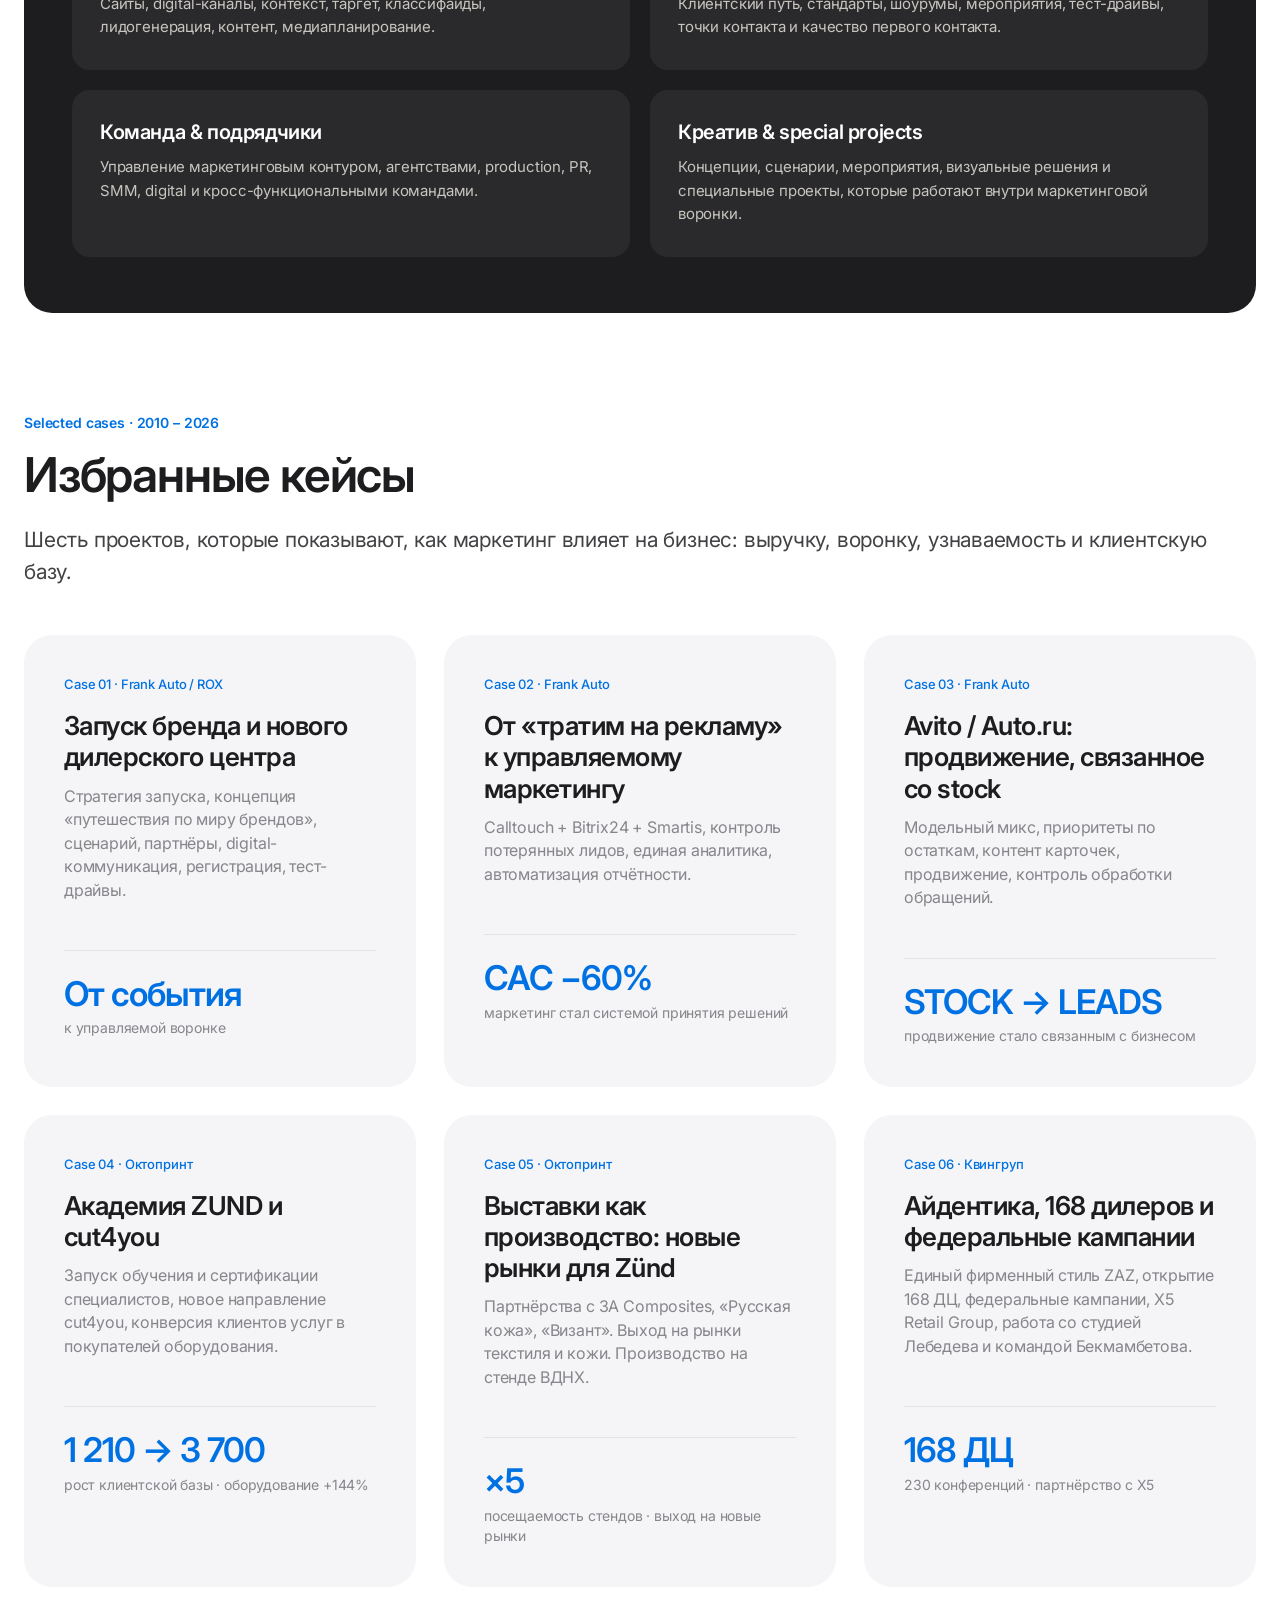
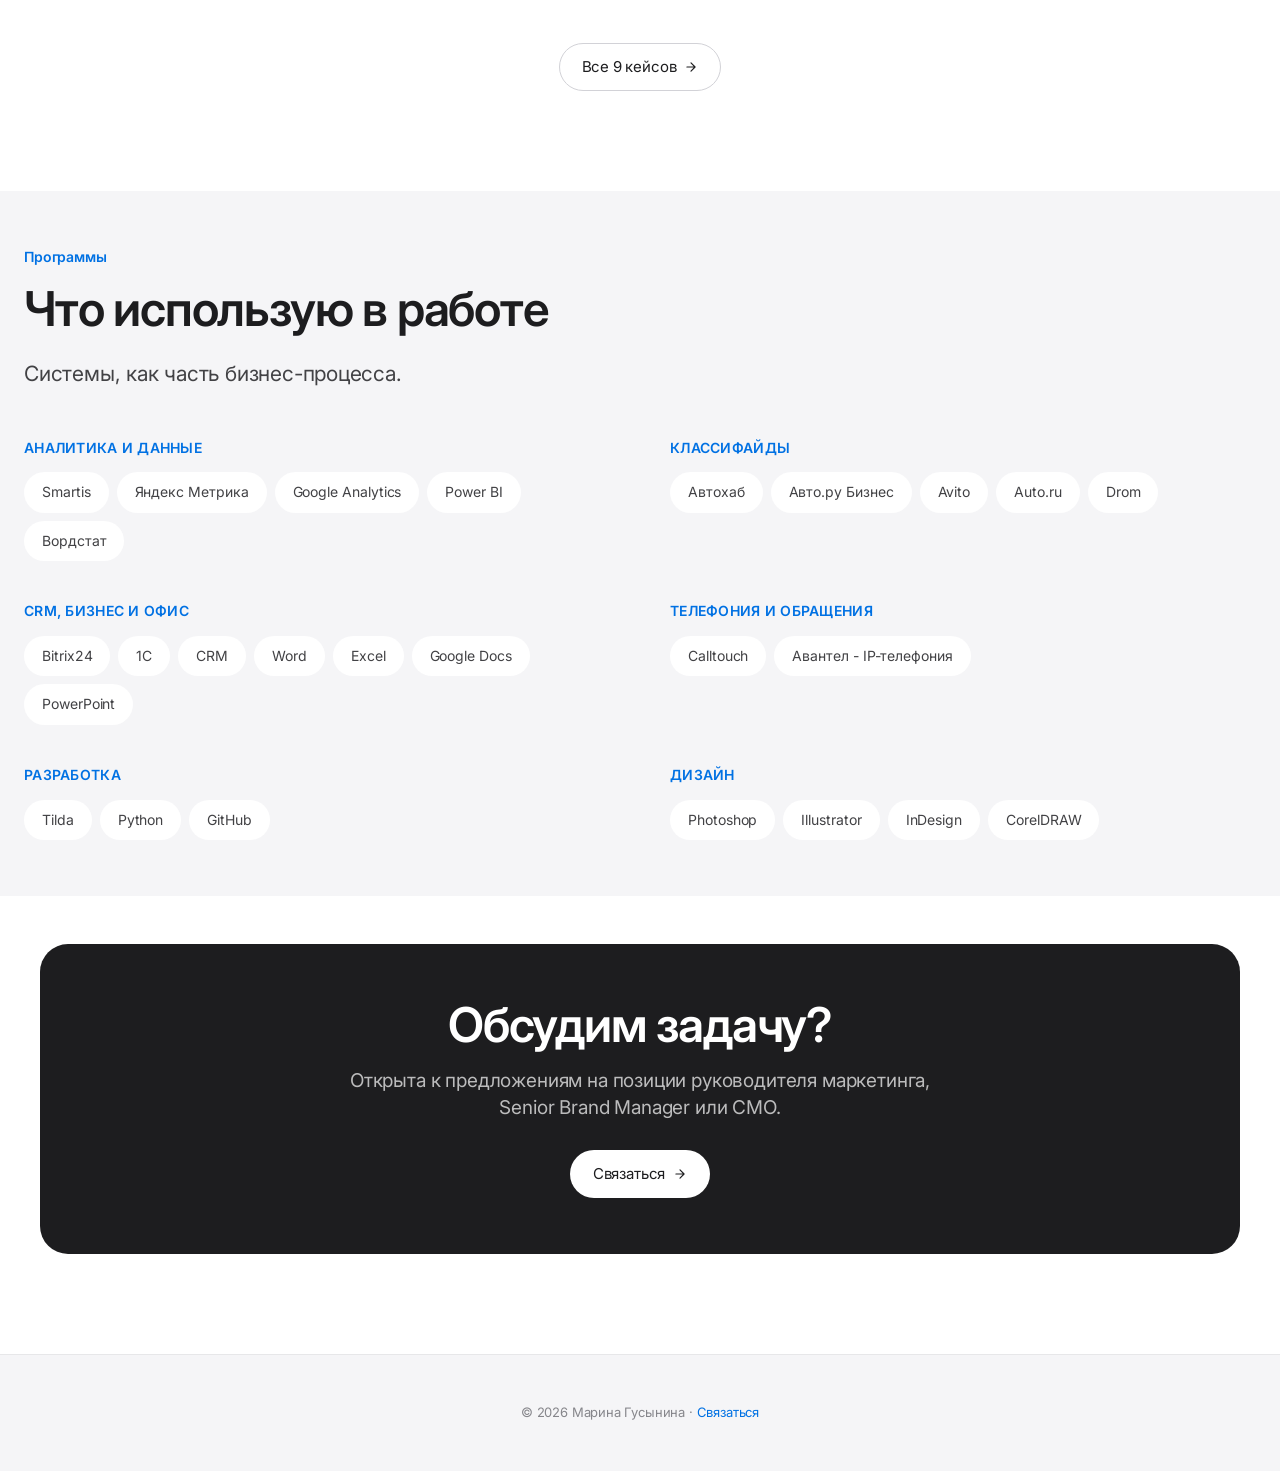
==== commit 6f371c61: "Update index.html" ====
--- a/index.html
+++ b/index.html
@@ -183,7 +183,7 @@
 
 <!-- ЧТО Я МЕНЯЮ -->
 <div class="container-wide case-page" style="padding-top: 0; padding-bottom: 0;">
-  <section class="section-dark" id="pillars">
+  <section class="section-dark" id="pillars" style="margin-top: 0;">
     <div class="eyebrow eyebrow-dark">Что я меняю</div>
     <h2 class="h2-dark">Бизнес-результат</h2>
     <p class="lead lead-dark">Маркетинг для меня – не набор размещений. Это система принятия решений, где каждый инструмент связан с задачей бизнеса.</p>
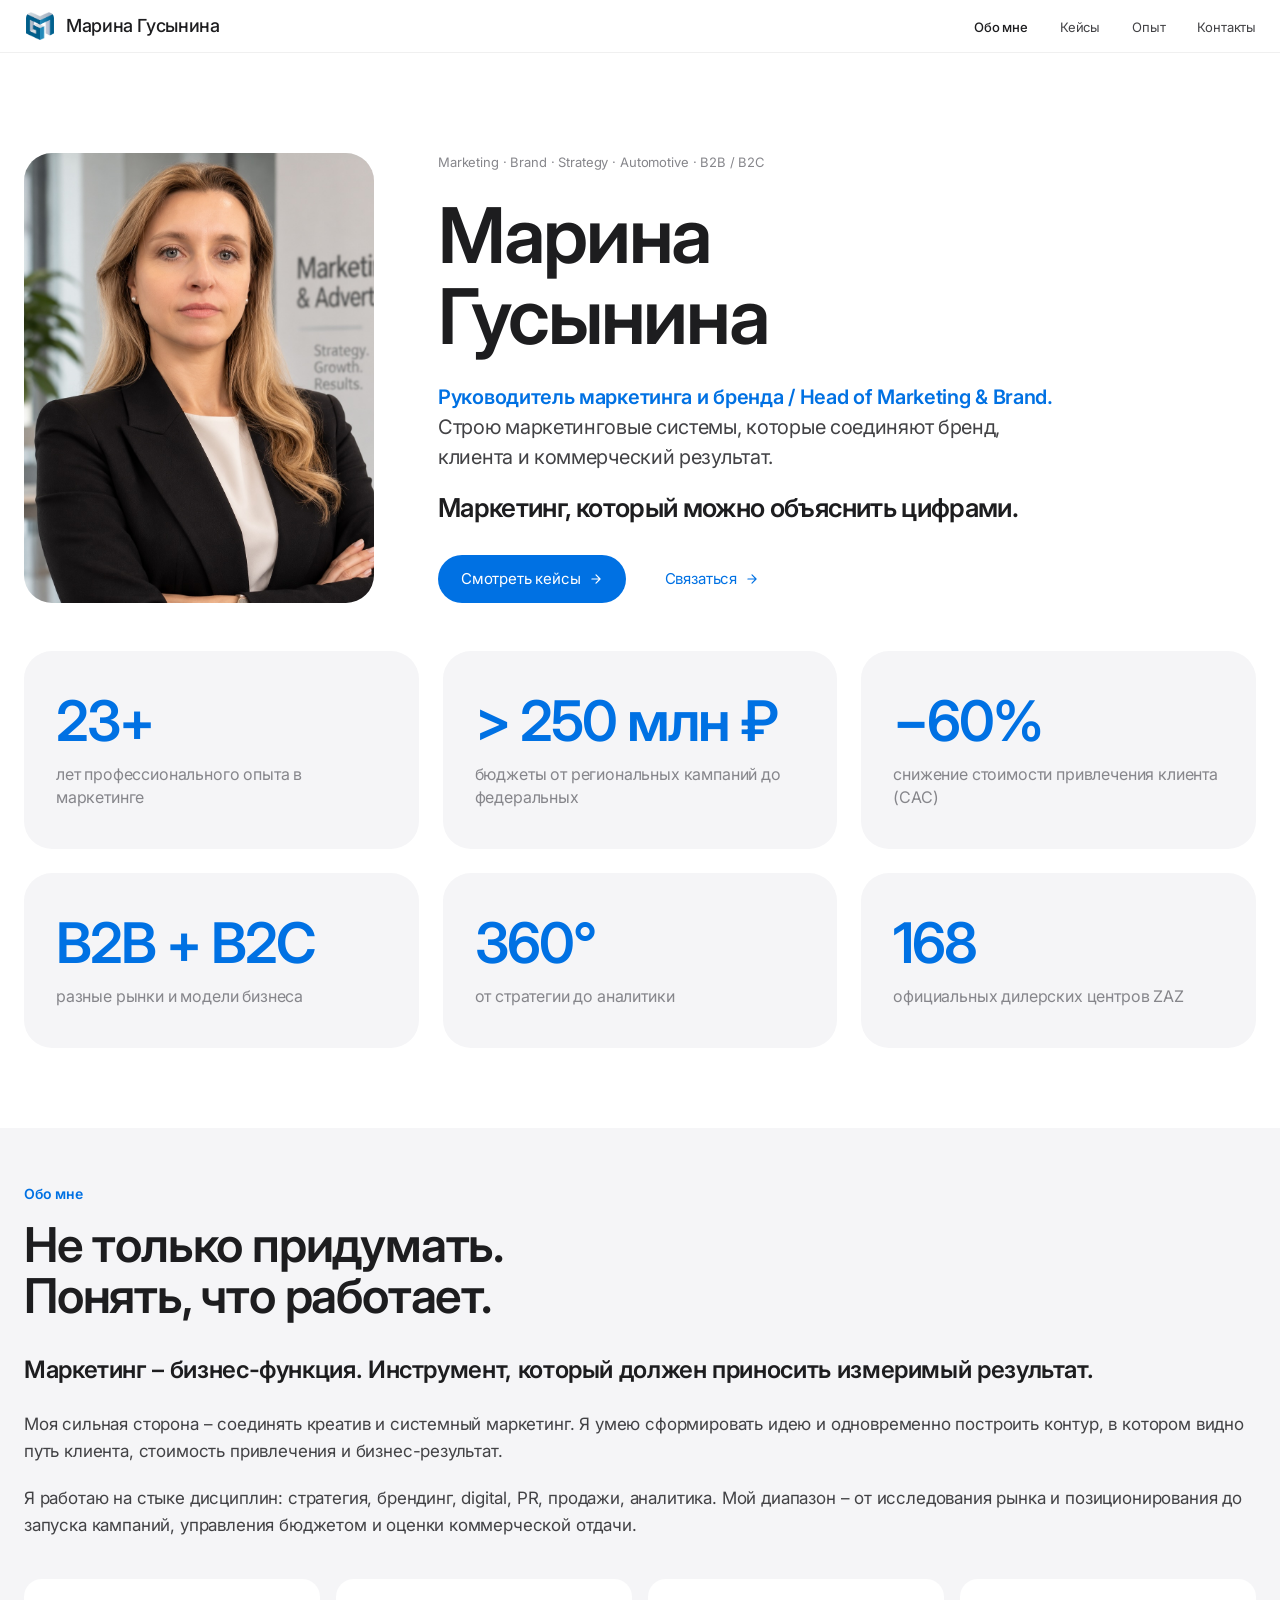
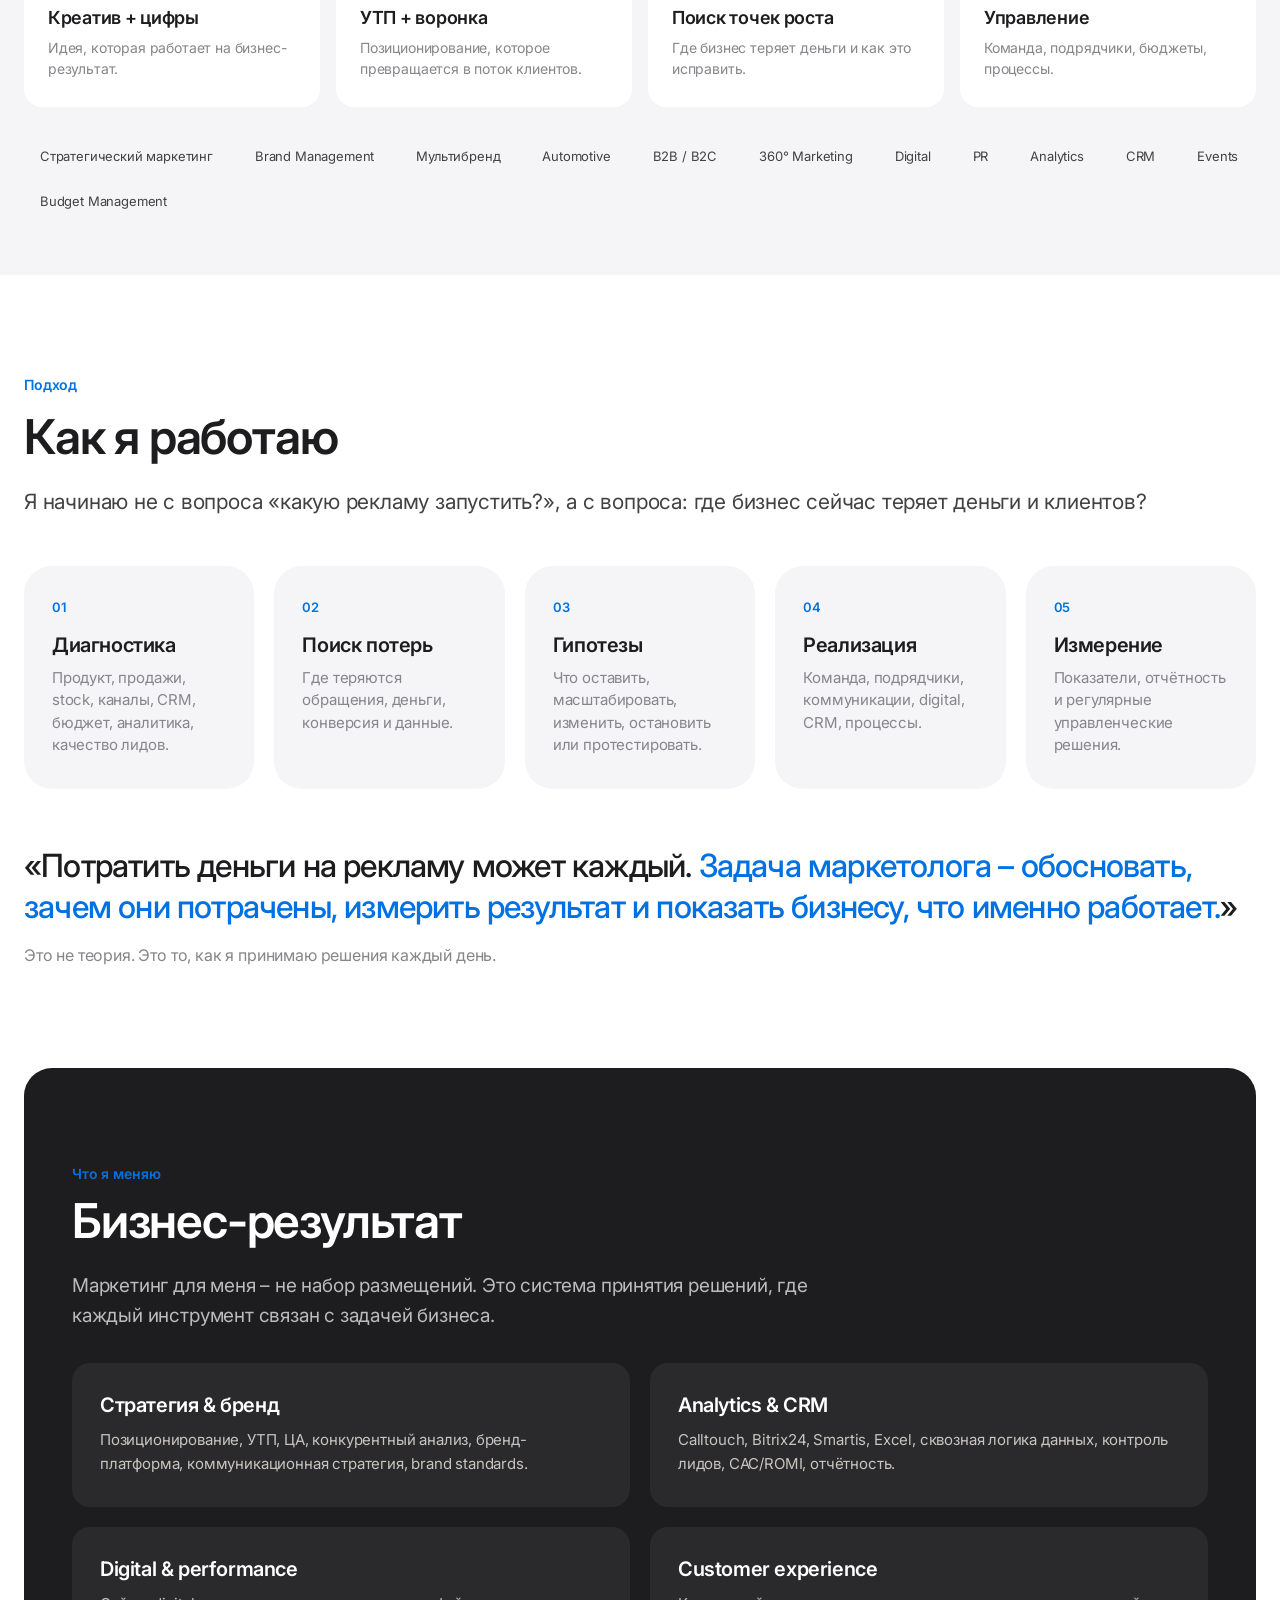
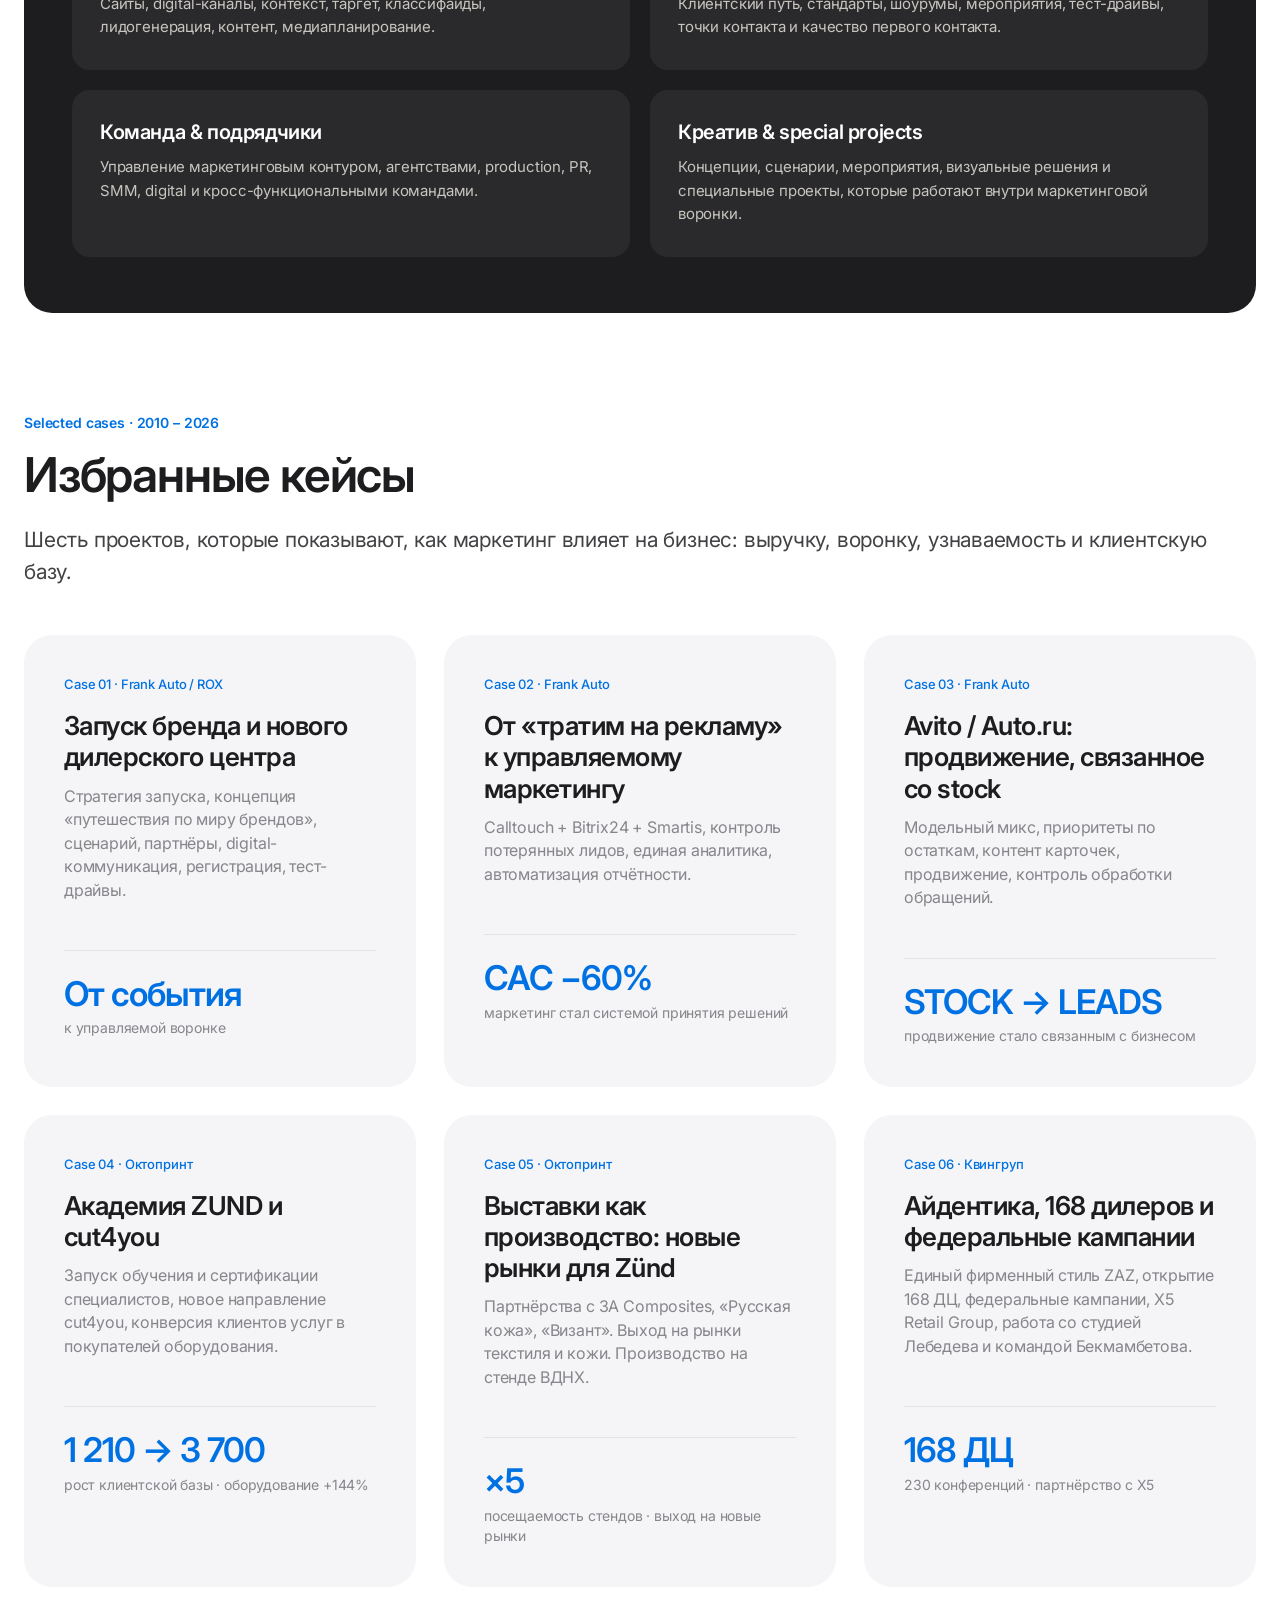
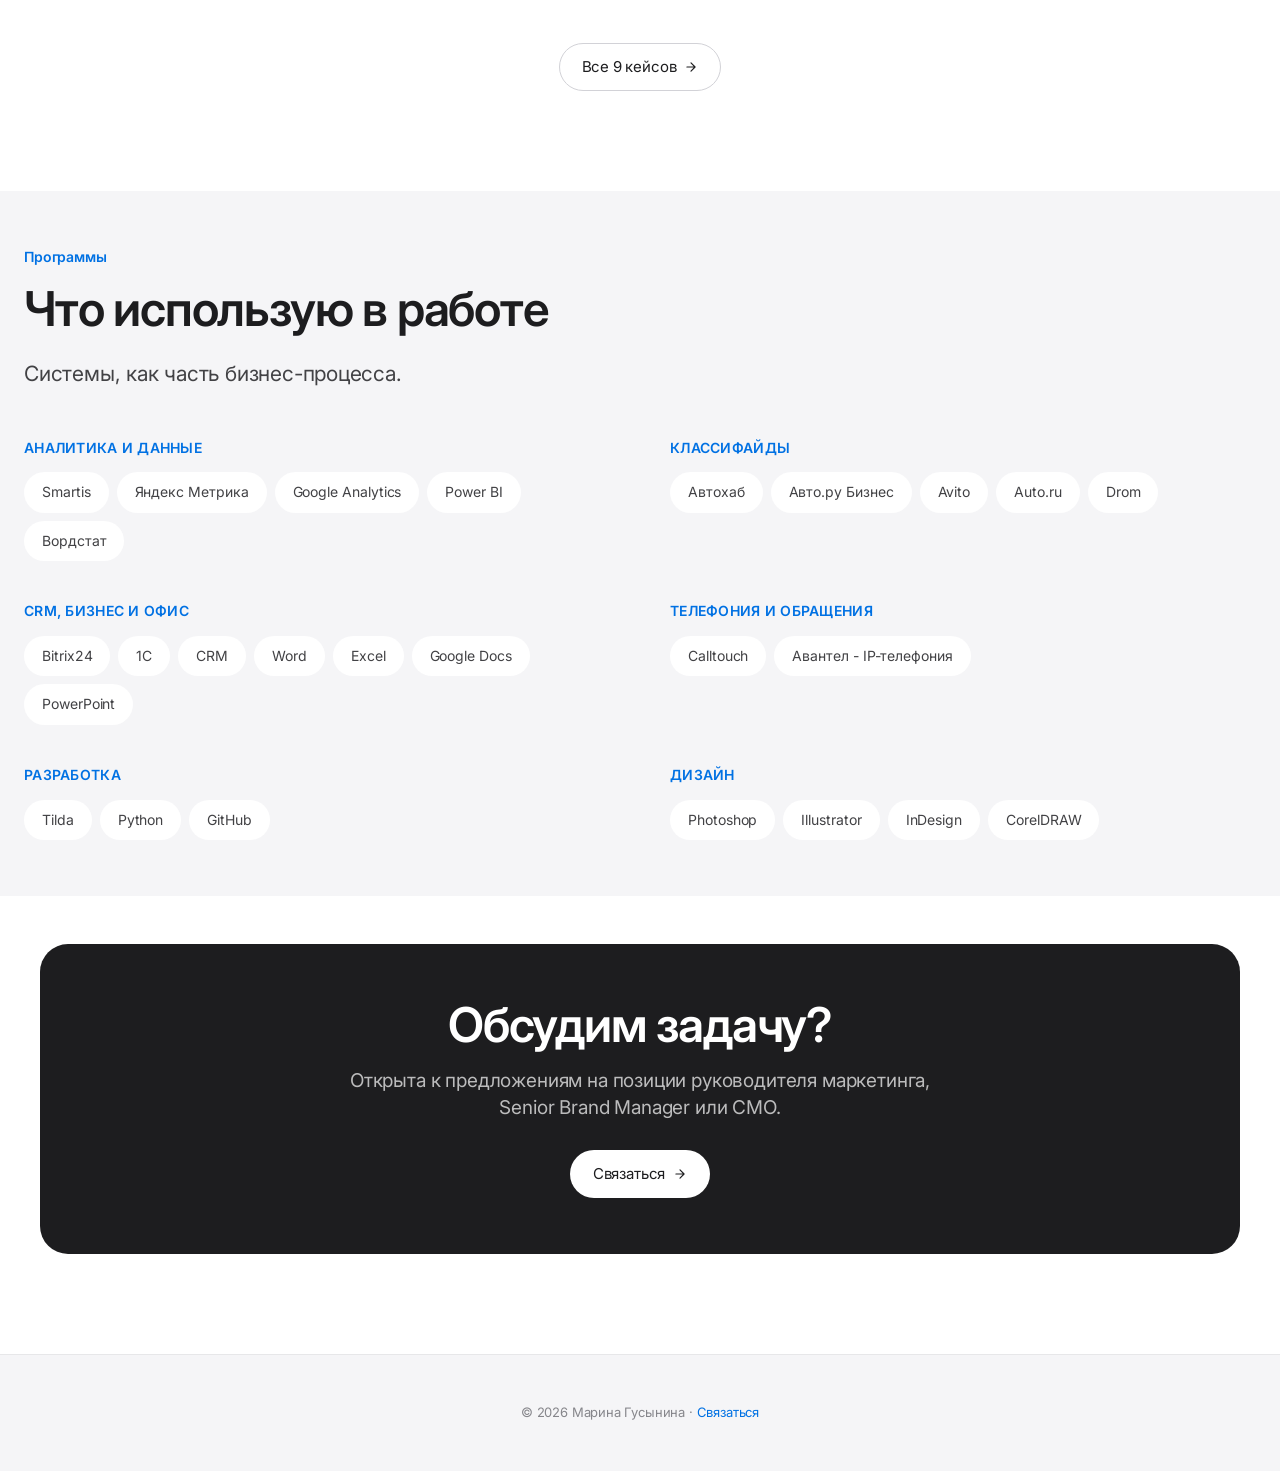
==== commit 6de141cc: "Update marketing experience years from 27 to 23" ====
--- a/index.html
+++ b/index.html
@@ -4,7 +4,7 @@
 <meta charset="UTF-8">
 <meta name="viewport" content="width=device-width, initial-scale=1.0">
 <title>Марина Гусынина – Руководитель маркетинга и бренда / Head of Marketing &amp; Brand</title>
-<meta name="description" content="Марина Гусынина – руководитель маркетинга и бренда. 27+ лет в маркетинге, бюджеты от 250 млн ₽, B2B и B2C. Стратегия, аналитика, CRM, digital.">
+<meta name="description" content="Марина Гусынина – руководитель маркетинга и бренда. 23+ лет в маркетинге, бюджеты от 250 млн ₽, B2B и B2C. Стратегия, аналитика, CRM, digital.">
 <link rel="icon" type="image/png" href="favicon.png">
 <link rel="preconnect" href="https://fonts.googleapis.com">
 <link rel="preconnect" href="https://fonts.gstatic.com" crossorigin>
@@ -63,7 +63,7 @@
 
   <div class="stats">
     <div class="stat">
-      <div class="num accent">27+</div>
+      <div class="num accent">23+</div>
       <div class="label">лет профессионального опыта в маркетинге</div>
     </div>
     <div class="stat">
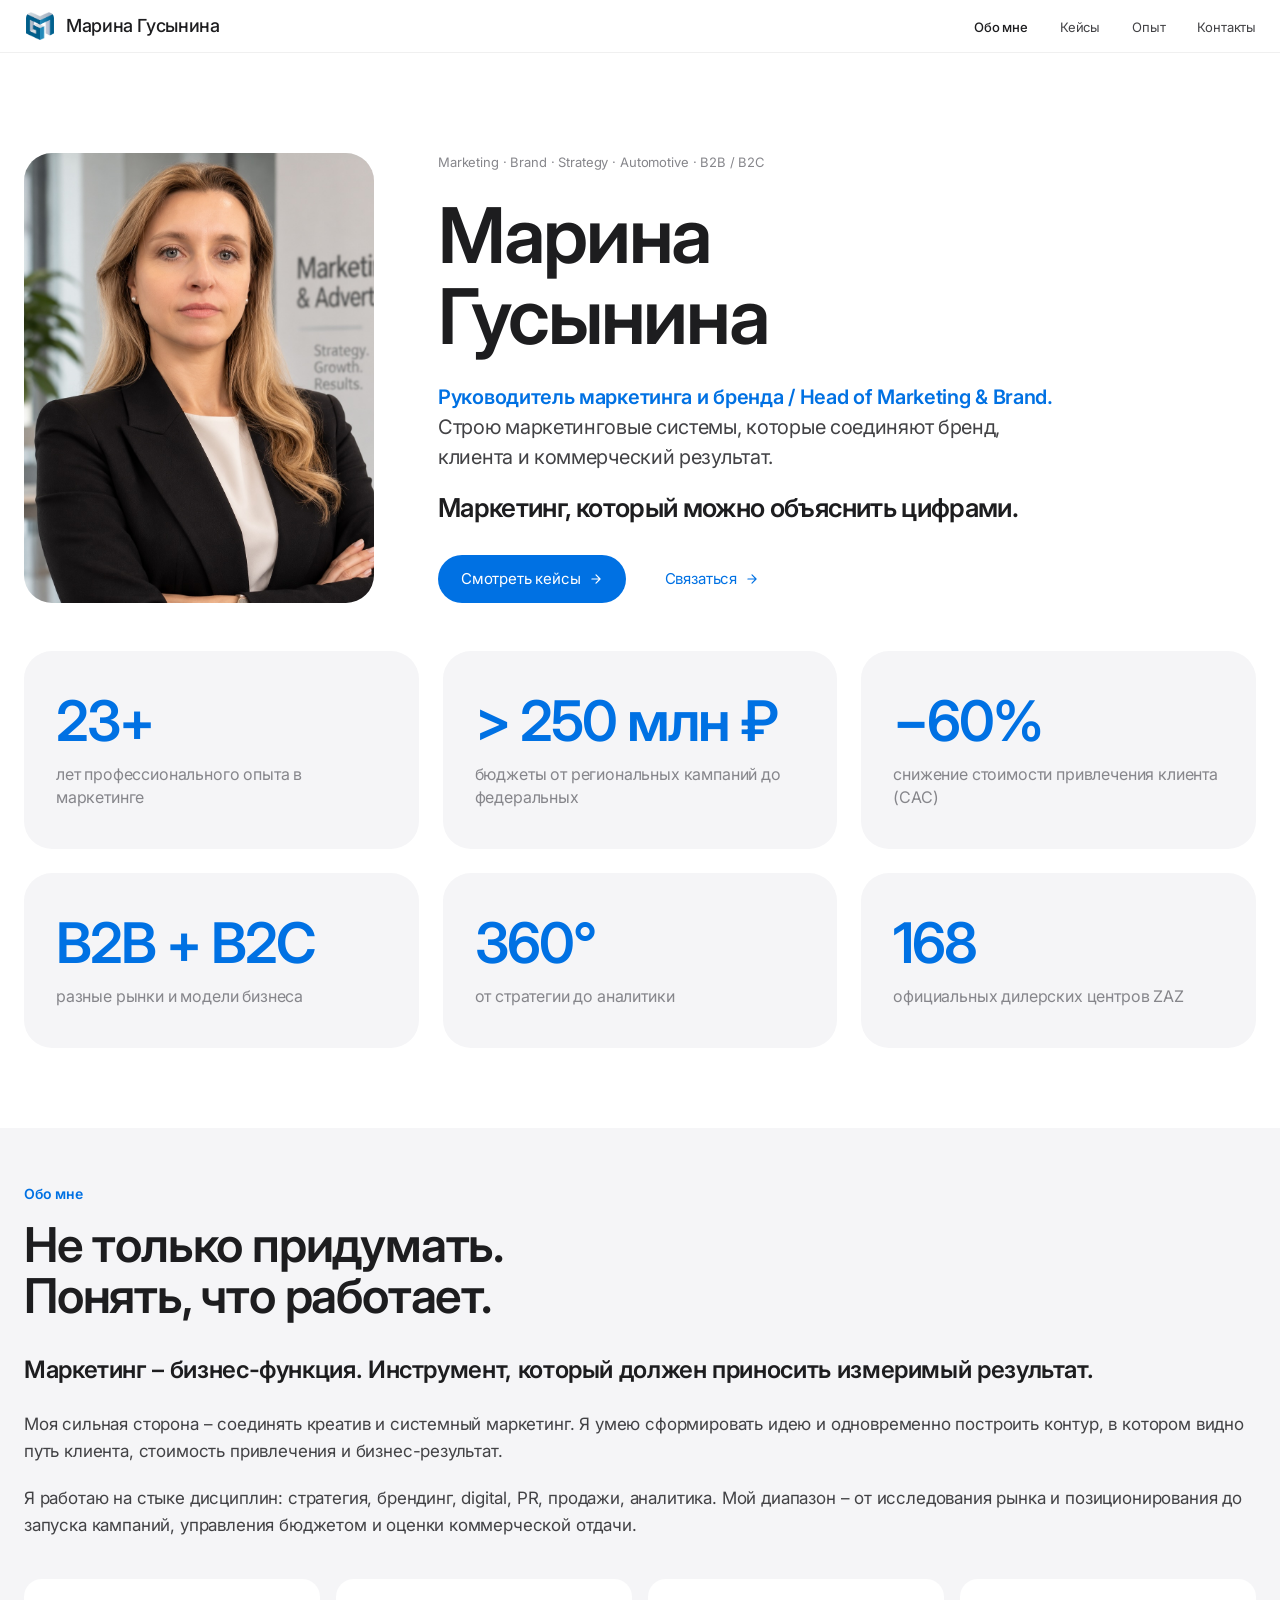
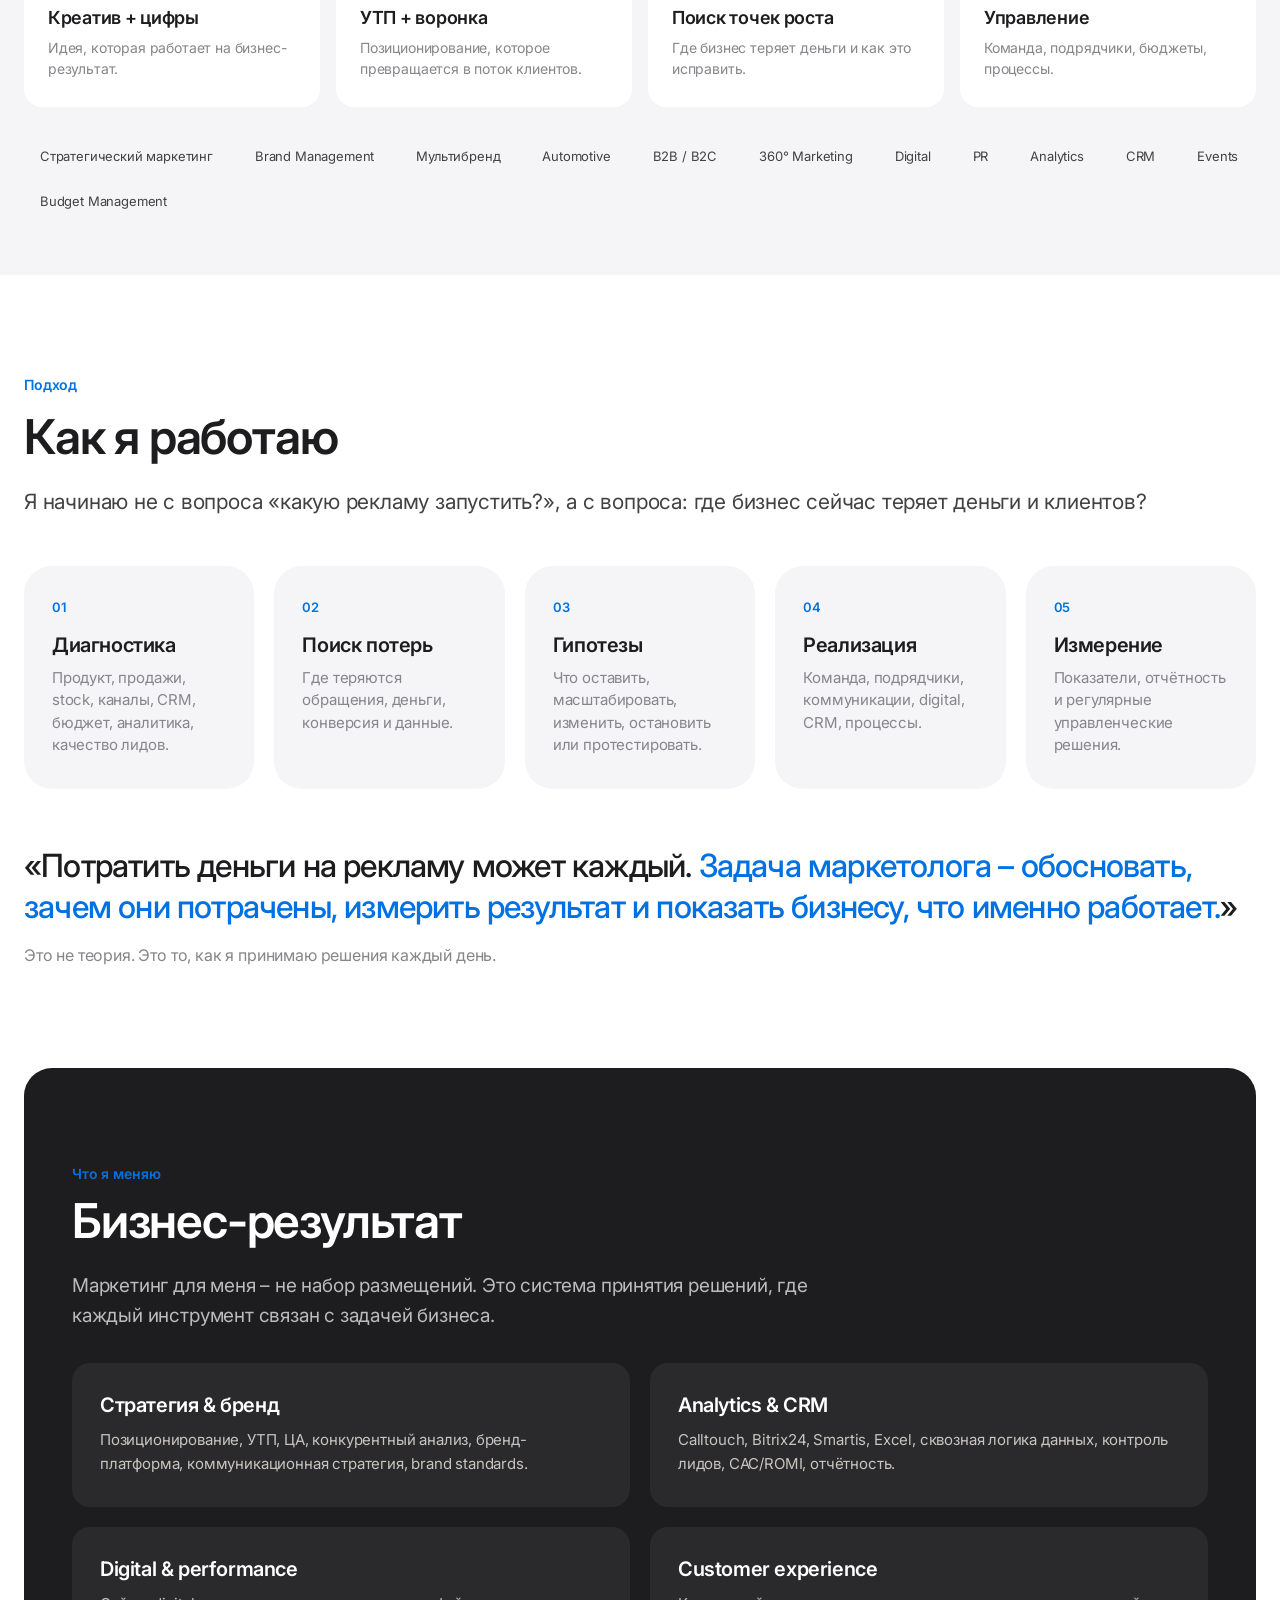
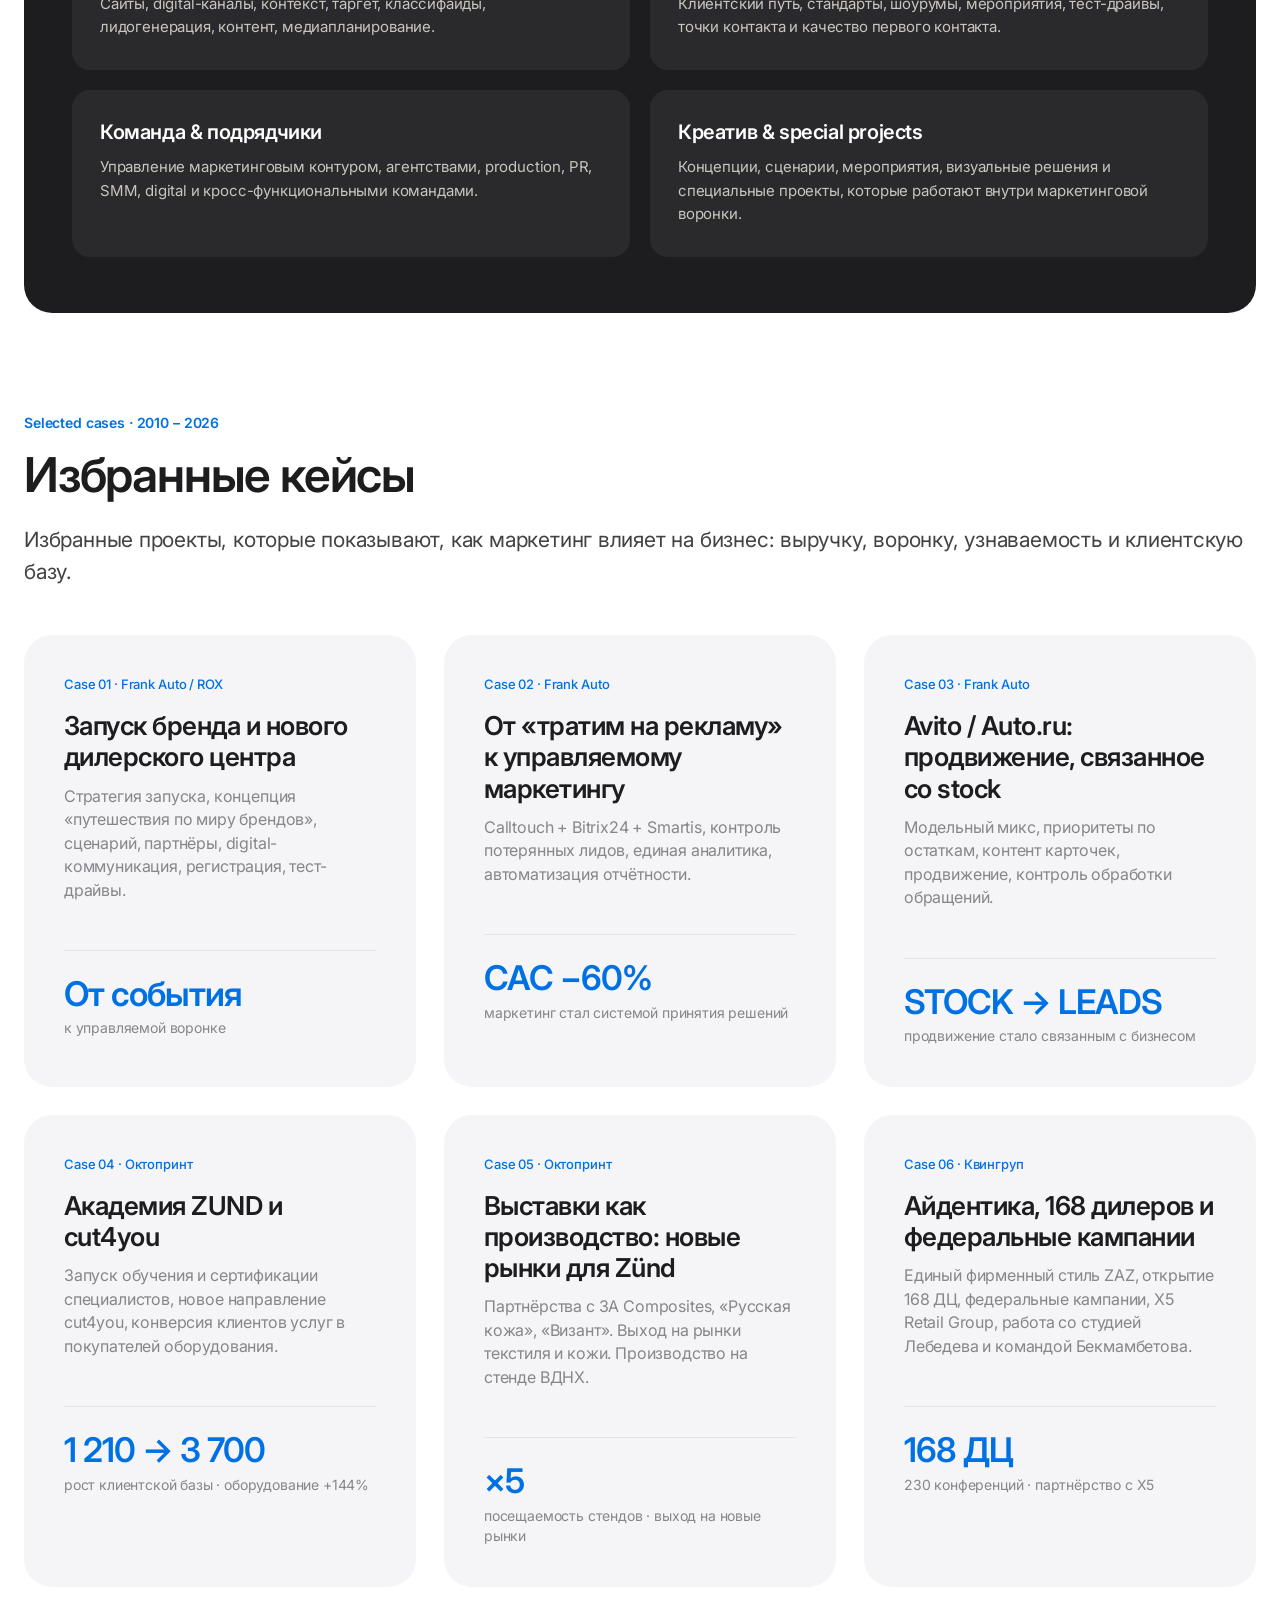
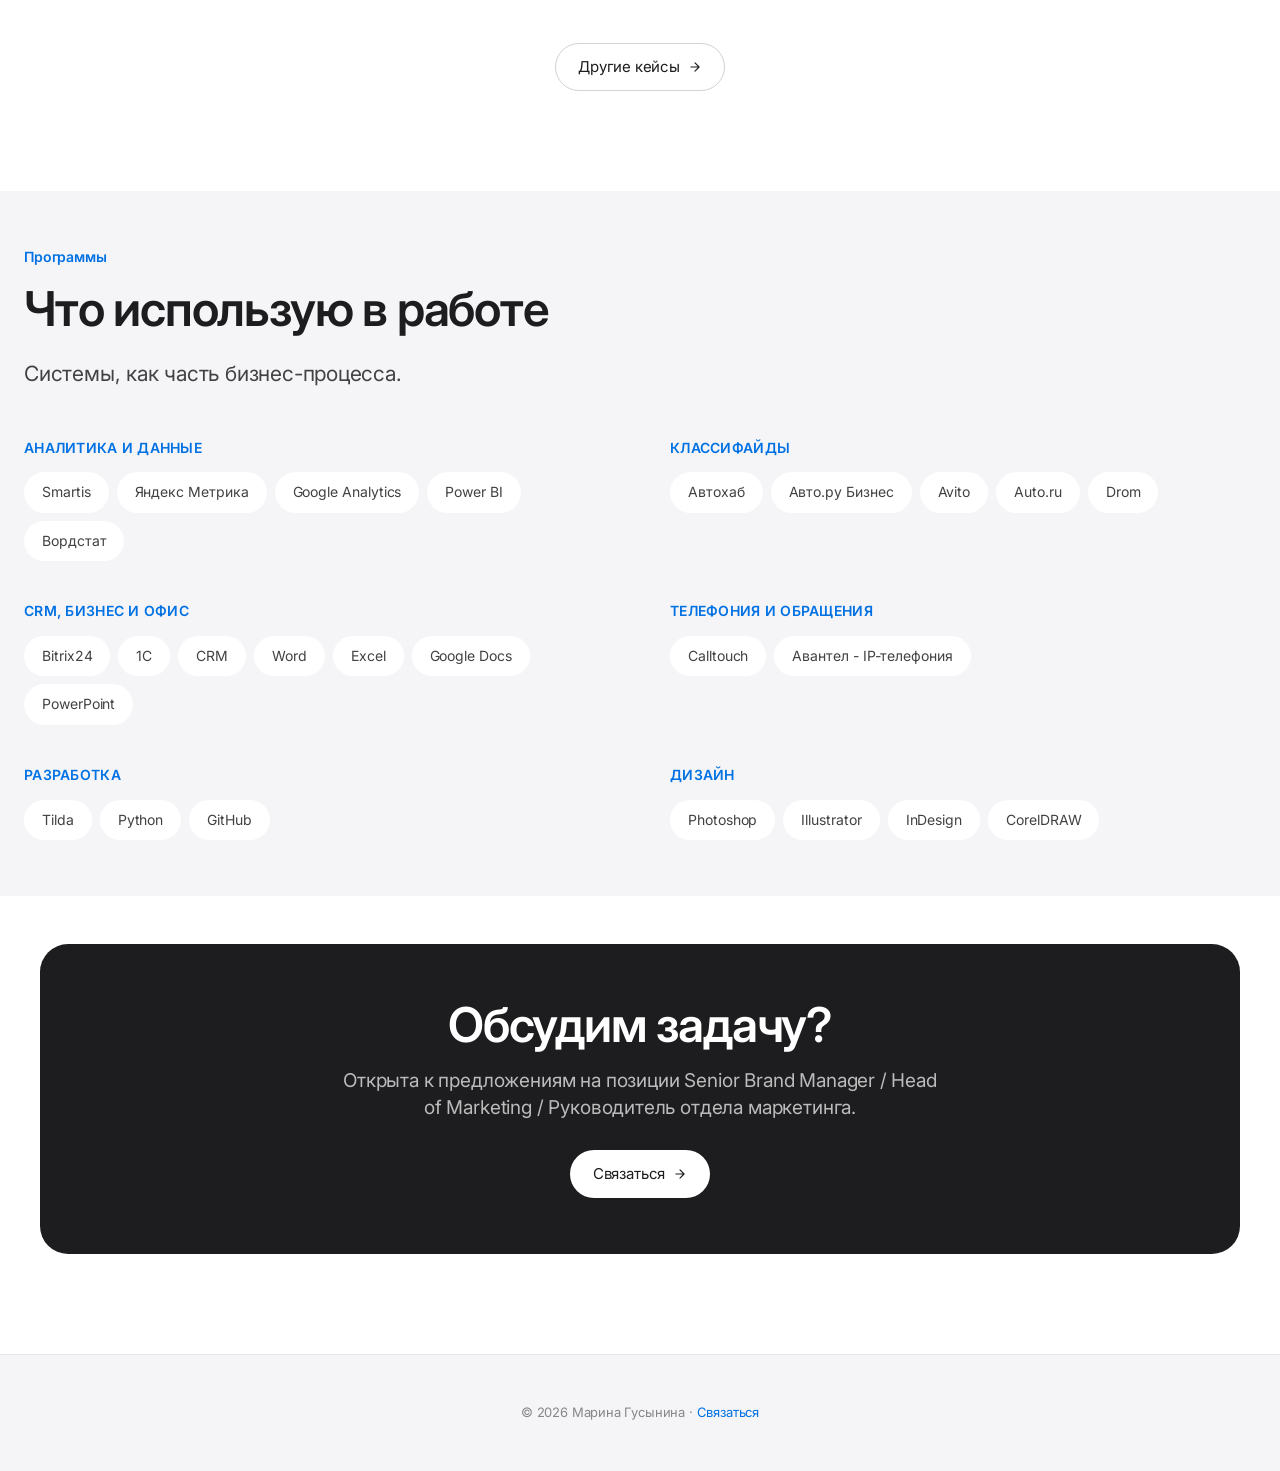
==== commit 22ea8845: "Update text in index.html for clarity" ====
--- a/index.html
+++ b/index.html
@@ -221,7 +221,7 @@
 <section class="container-wide" id="cases">
   <div class="eyebrow">Selected cases · 2010 – 2026</div>
   <h2>Избранные кейсы</h2>
-  <p class="lead">Шесть проектов, которые показывают, как маркетинг влияет на бизнес: выручку, воронку, узнаваемость и клиентскую базу.</p>
+  <p class="lead">Избранные проекты, которые показывают, как маркетинг влияет на бизнес: выручку, воронку, узнаваемость и клиентскую базу.</p>
 
   <div class="cases-grid">
 
@@ -289,7 +289,7 @@
 
   <div style="margin-top: 56px; text-align: center;">
     <a href="cases.html" class="btn btn-outline">
-      Все 9 кейсов
+      Другие кейсы
       <svg width="14" height="14" viewBox="0 0 24 24" fill="none" stroke="currentColor" stroke-width="2" stroke-linecap="round" stroke-linejoin="round"><path d="M5 12h14M12 5l7 7-7 7"/></svg>
     </a>
   </div>
@@ -374,7 +374,7 @@
 <div style="padding: 0 24px;">
   <div class="cta-banner">
     <h2>Обсудим задачу?</h2>
-    <p>Открыта к предложениям на позиции руководителя маркетинга, Senior Brand Manager или CMO.</p>
+    <p>Открыта к предложениям на позиции Senior Brand Manager / Head of Marketing / Руководитель отдела маркетинга.</p>
     <a href="contacts.html" class="btn btn-primary">
       Связаться
       <svg width="14" height="14" viewBox="0 0 24 24" fill="none" stroke="currentColor" stroke-width="2" stroke-linecap="round" stroke-linejoin="round"><path d="M5 12h14M12 5l7 7-7 7"/></svg>
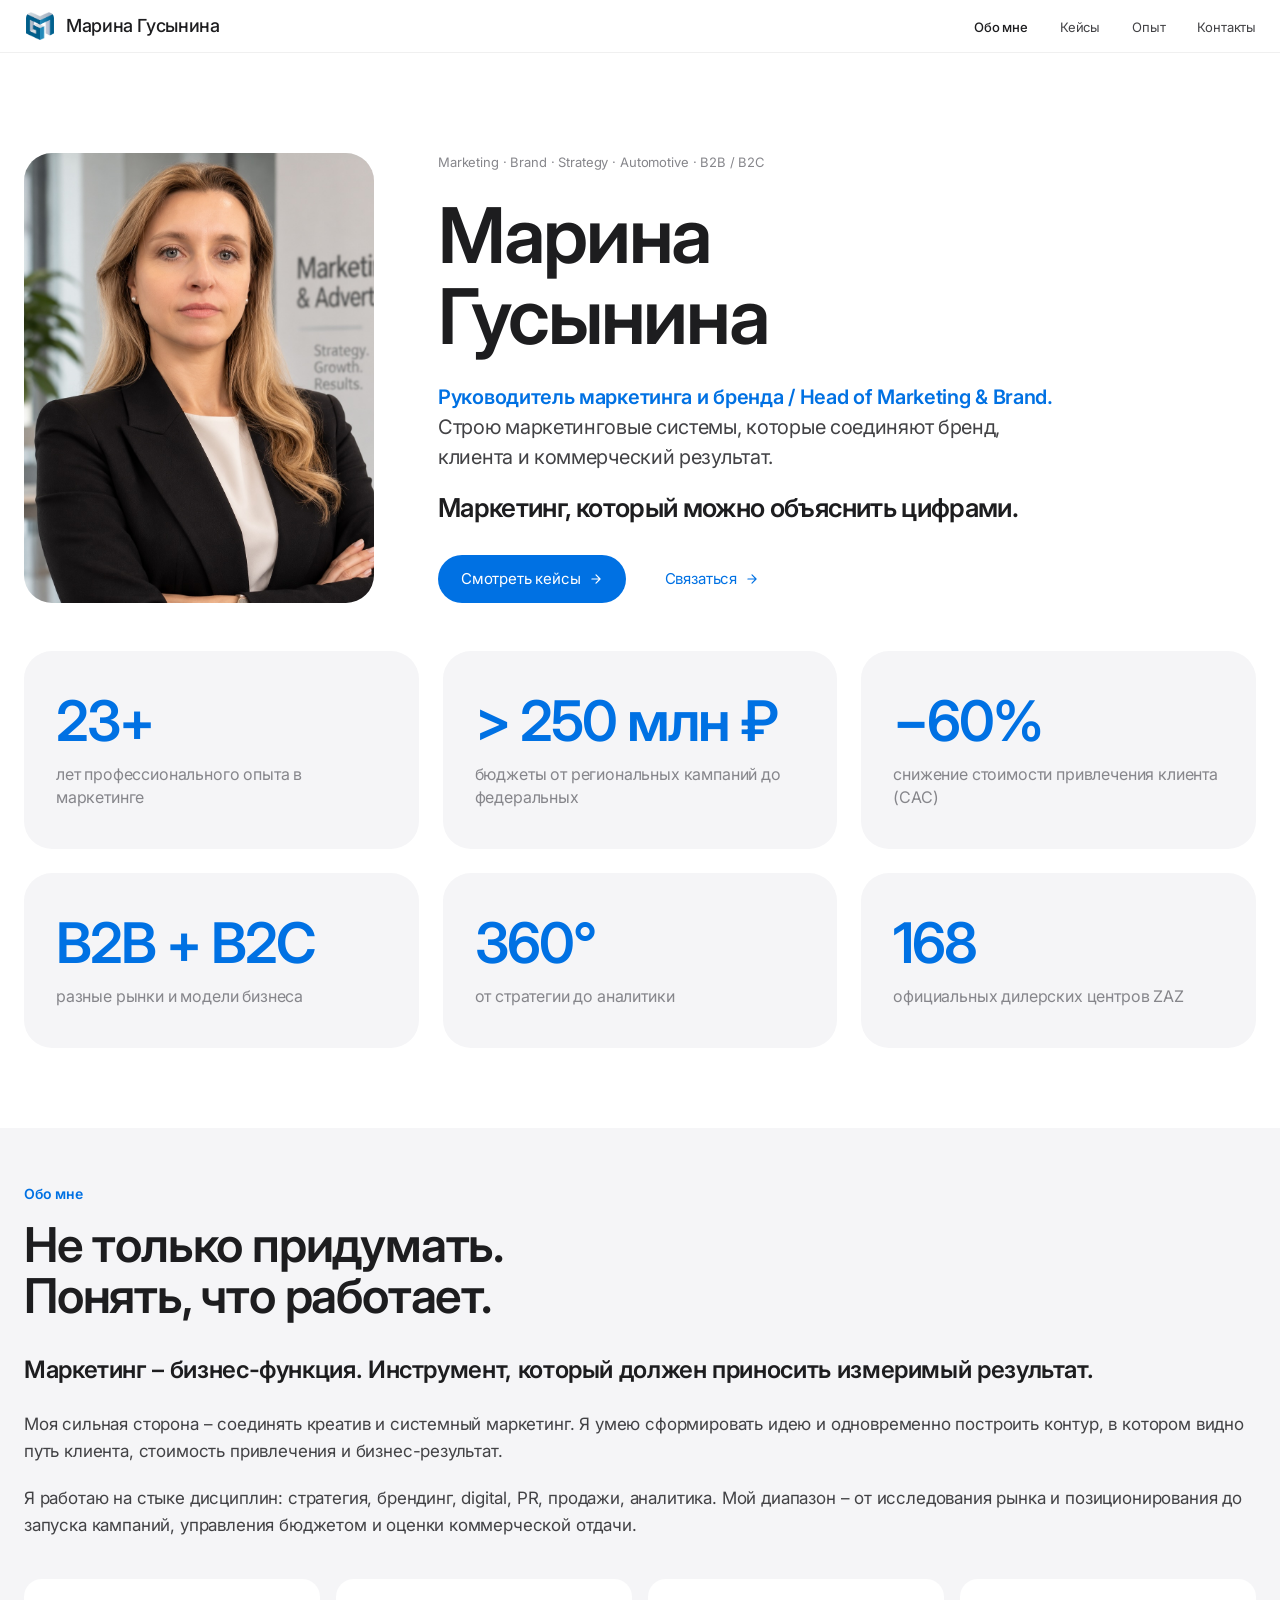
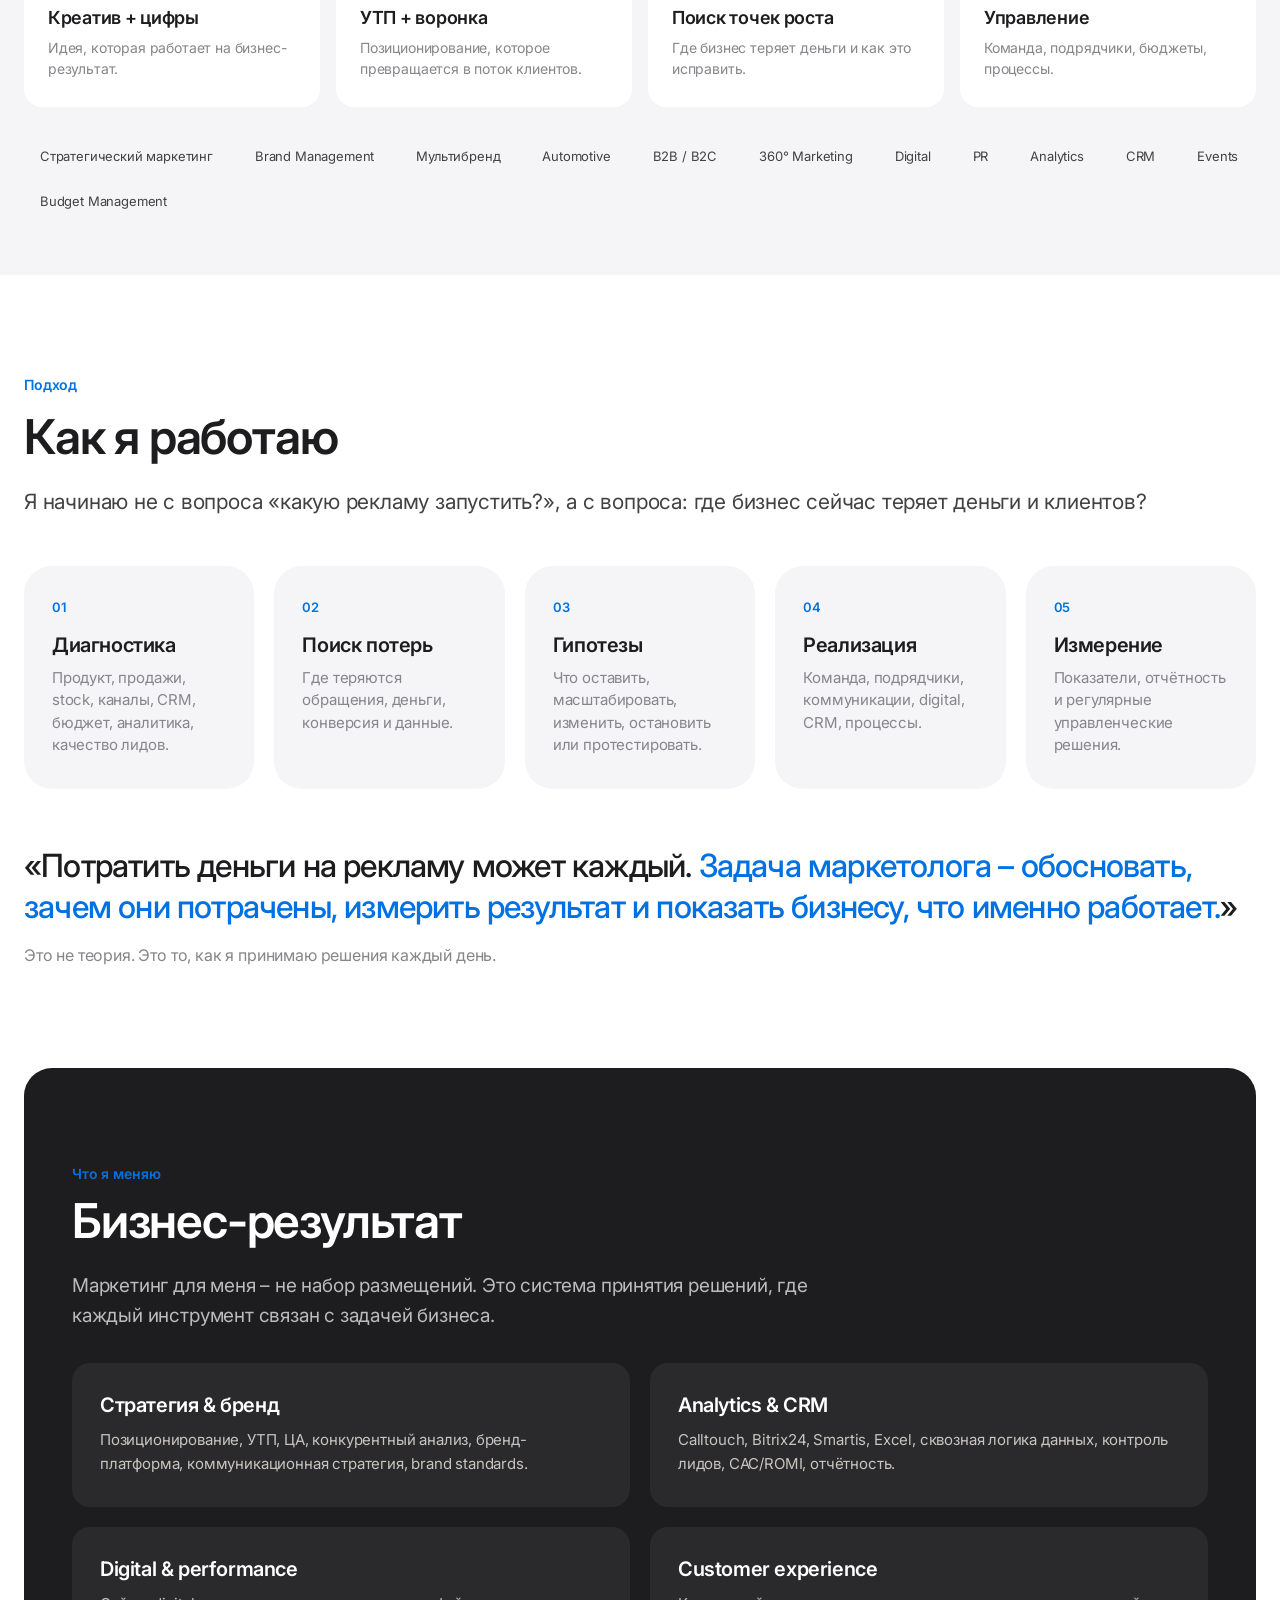
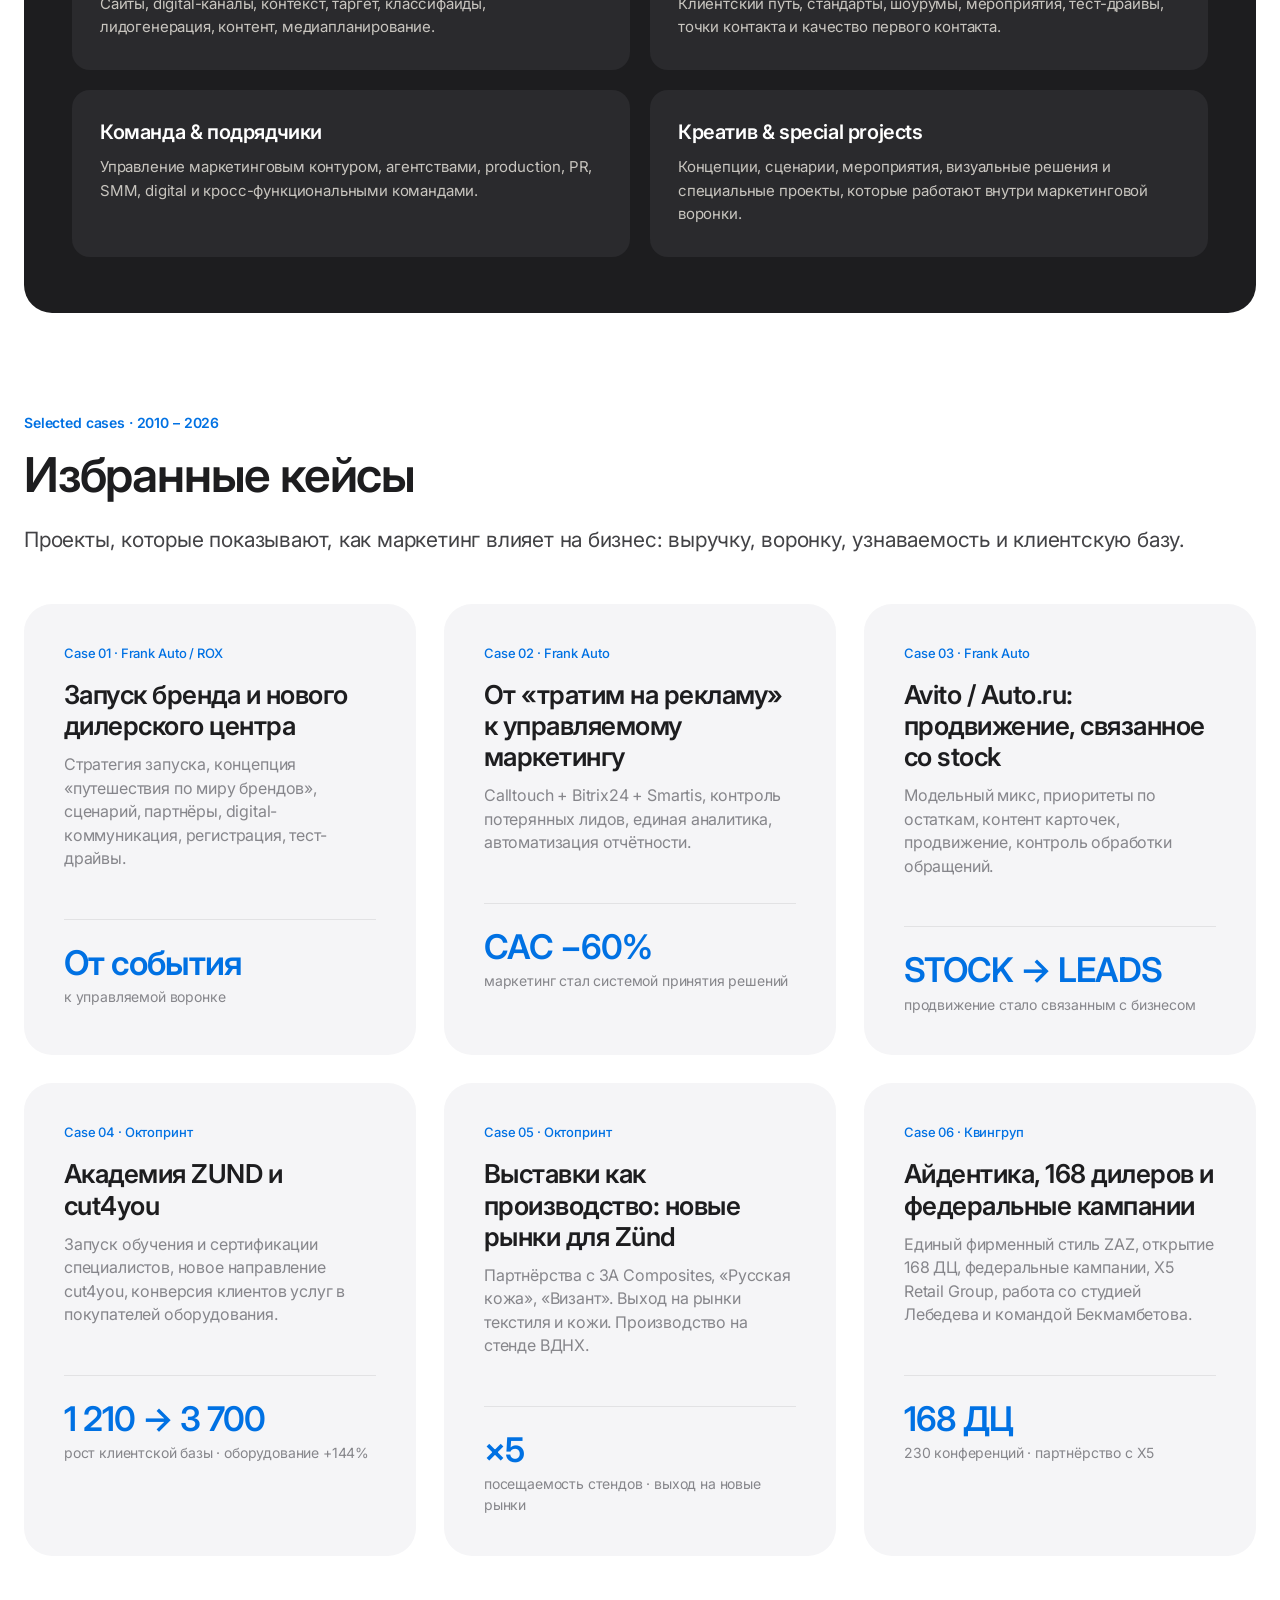
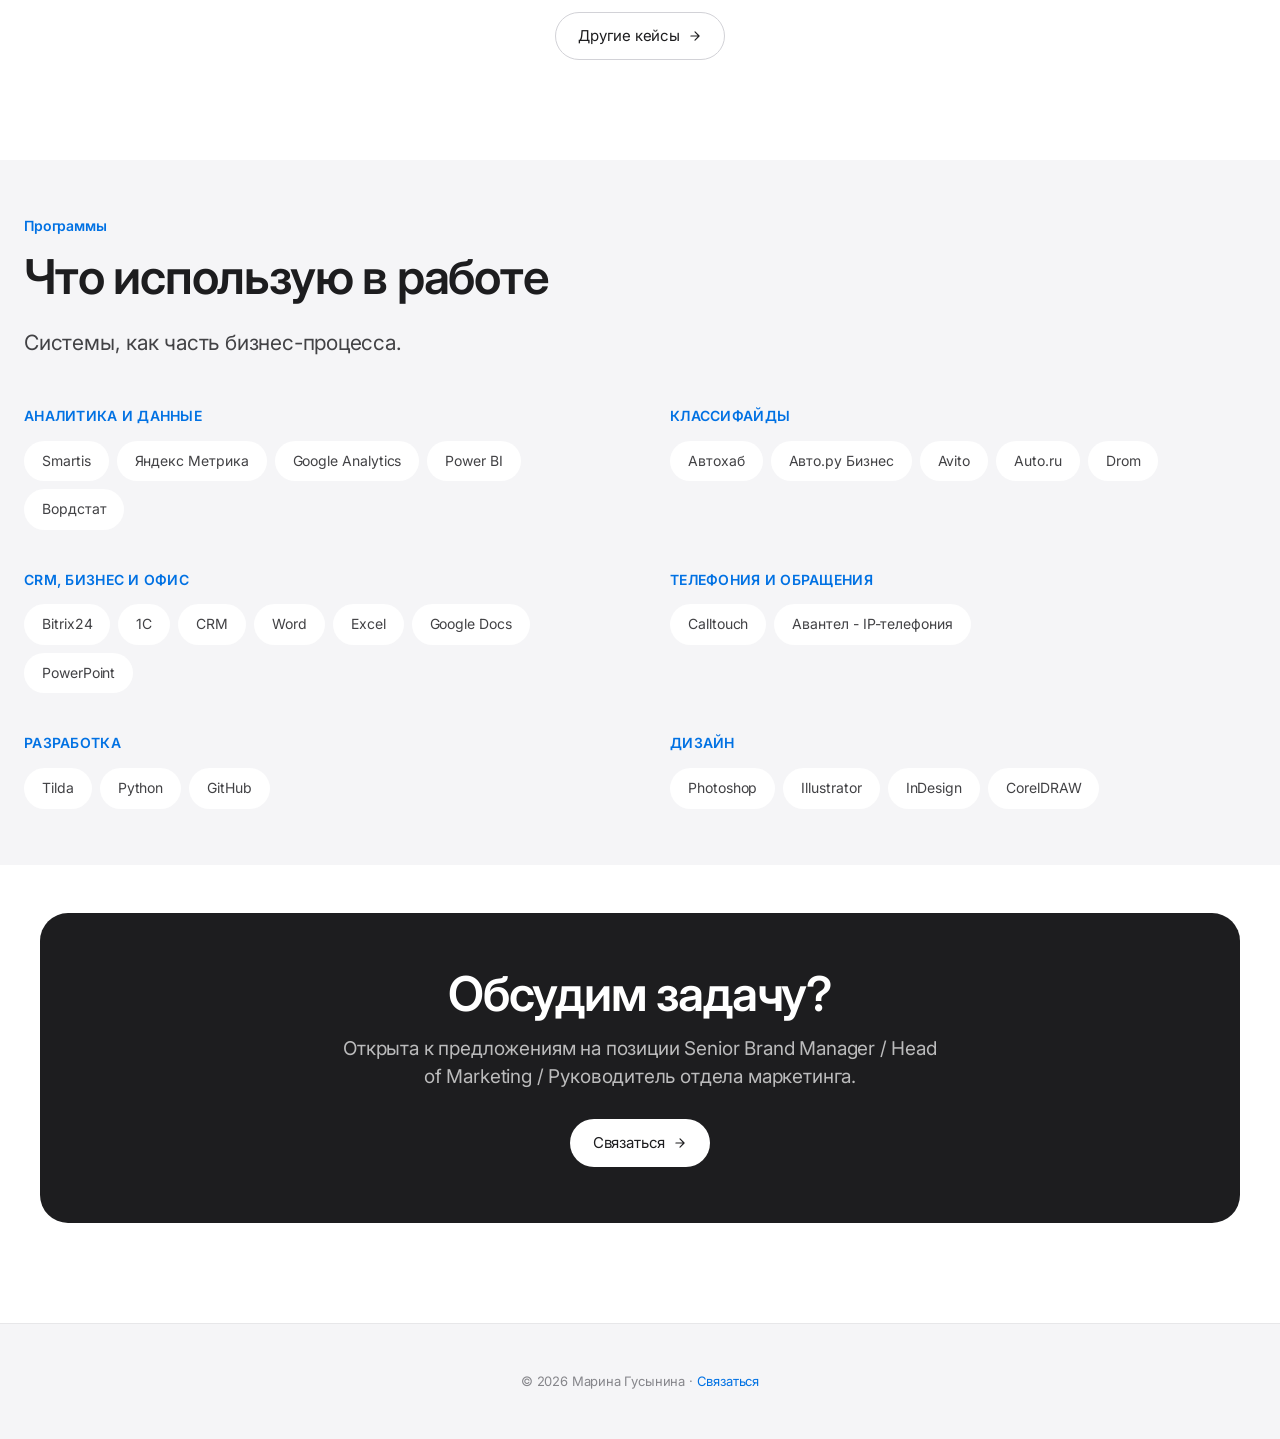
==== commit 6262a217: "Remove 'Избранные' from case description" ====
--- a/index.html
+++ b/index.html
@@ -221,7 +221,7 @@
 <section class="container-wide" id="cases">
   <div class="eyebrow">Selected cases · 2010 – 2026</div>
   <h2>Избранные кейсы</h2>
-  <p class="lead">Избранные проекты, которые показывают, как маркетинг влияет на бизнес: выручку, воронку, узнаваемость и клиентскую базу.</p>
+  <p class="lead">Проекты, которые показывают, как маркетинг влияет на бизнес: выручку, воронку, узнаваемость и клиентскую базу.</p>
 
   <div class="cases-grid">
 
